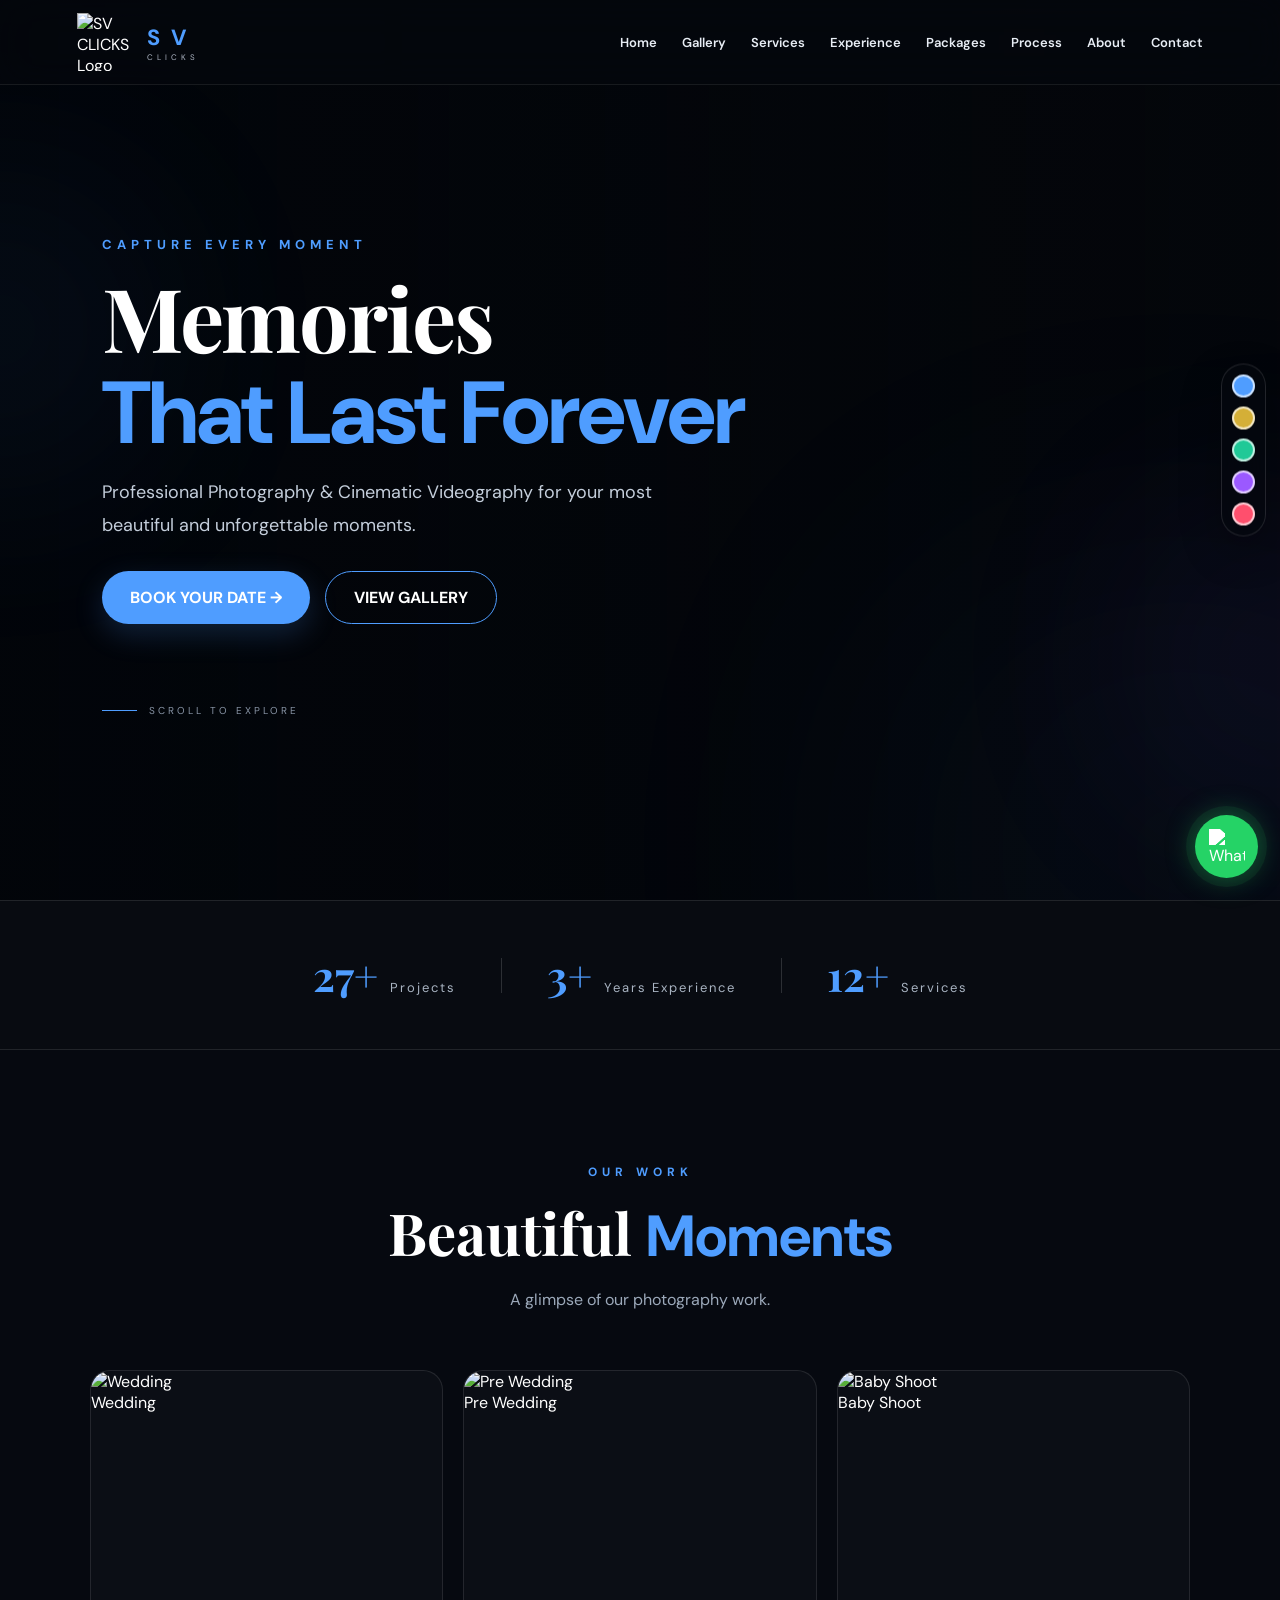
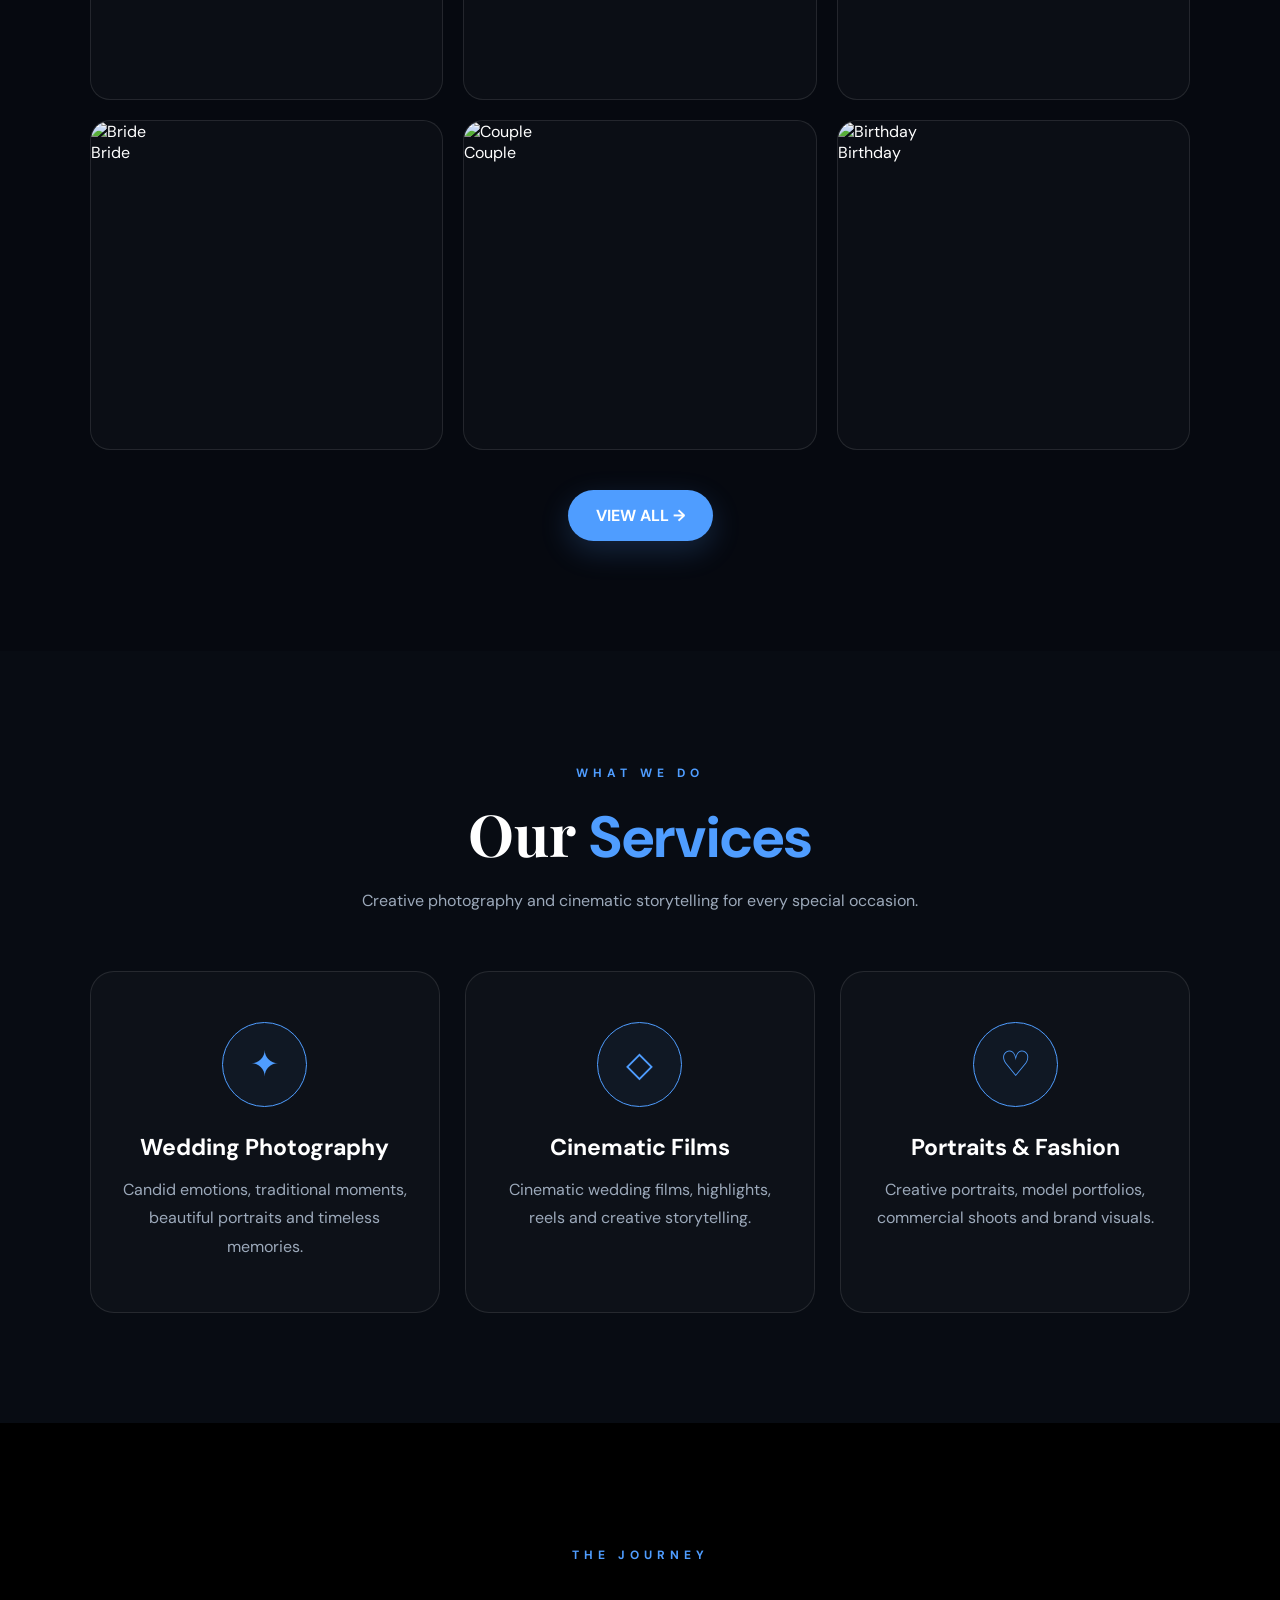
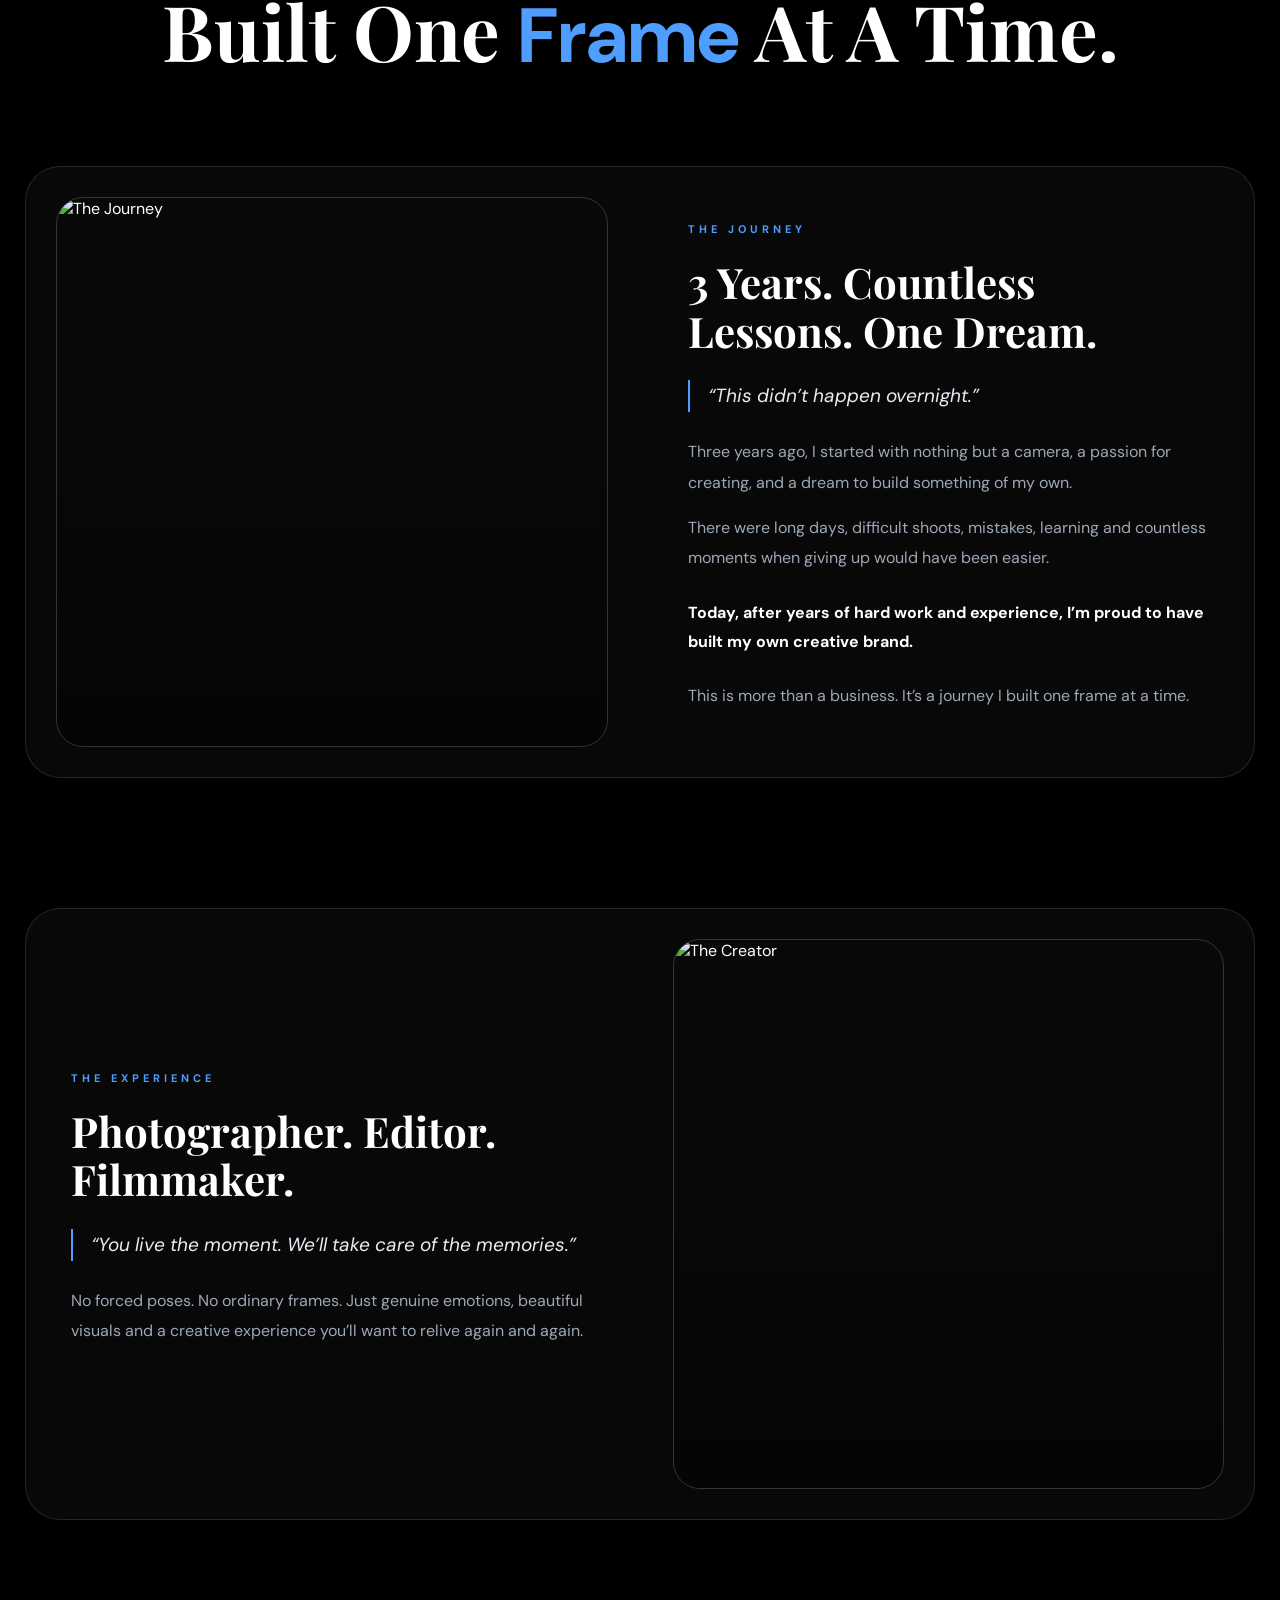
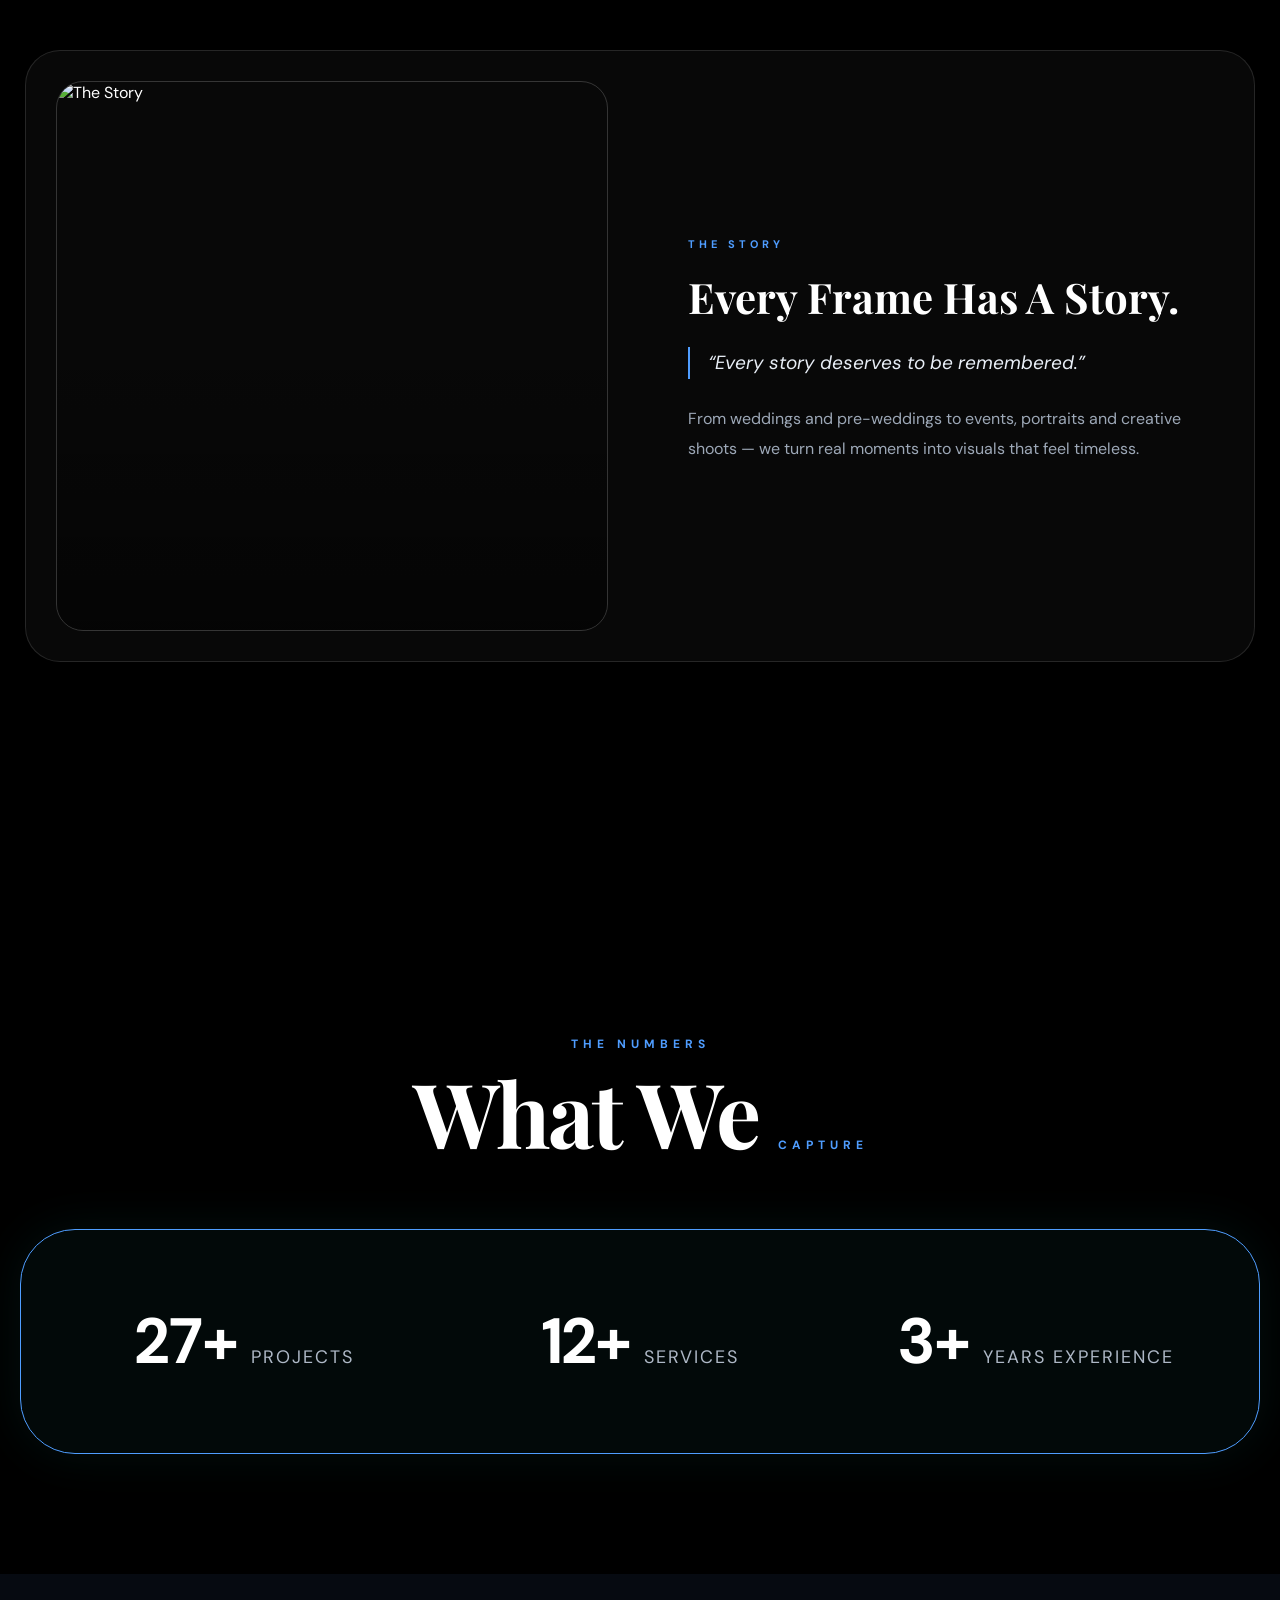
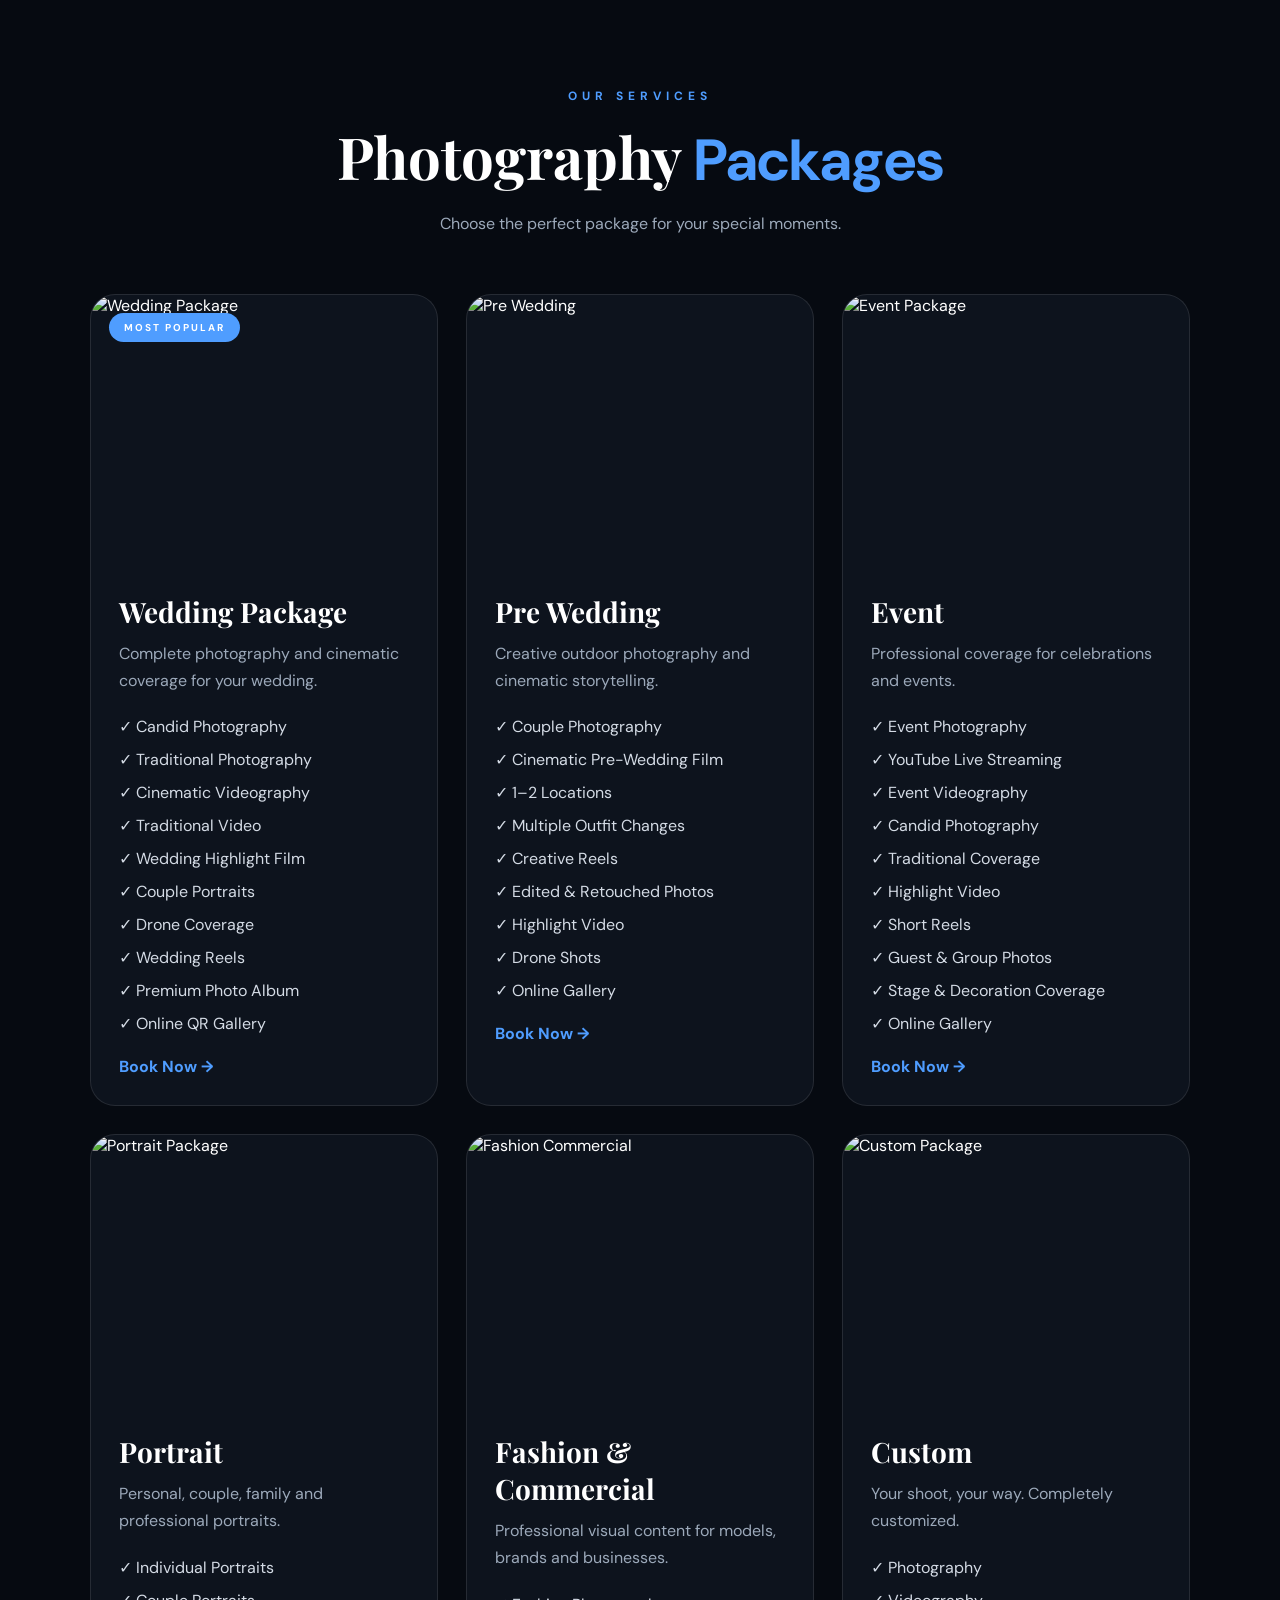
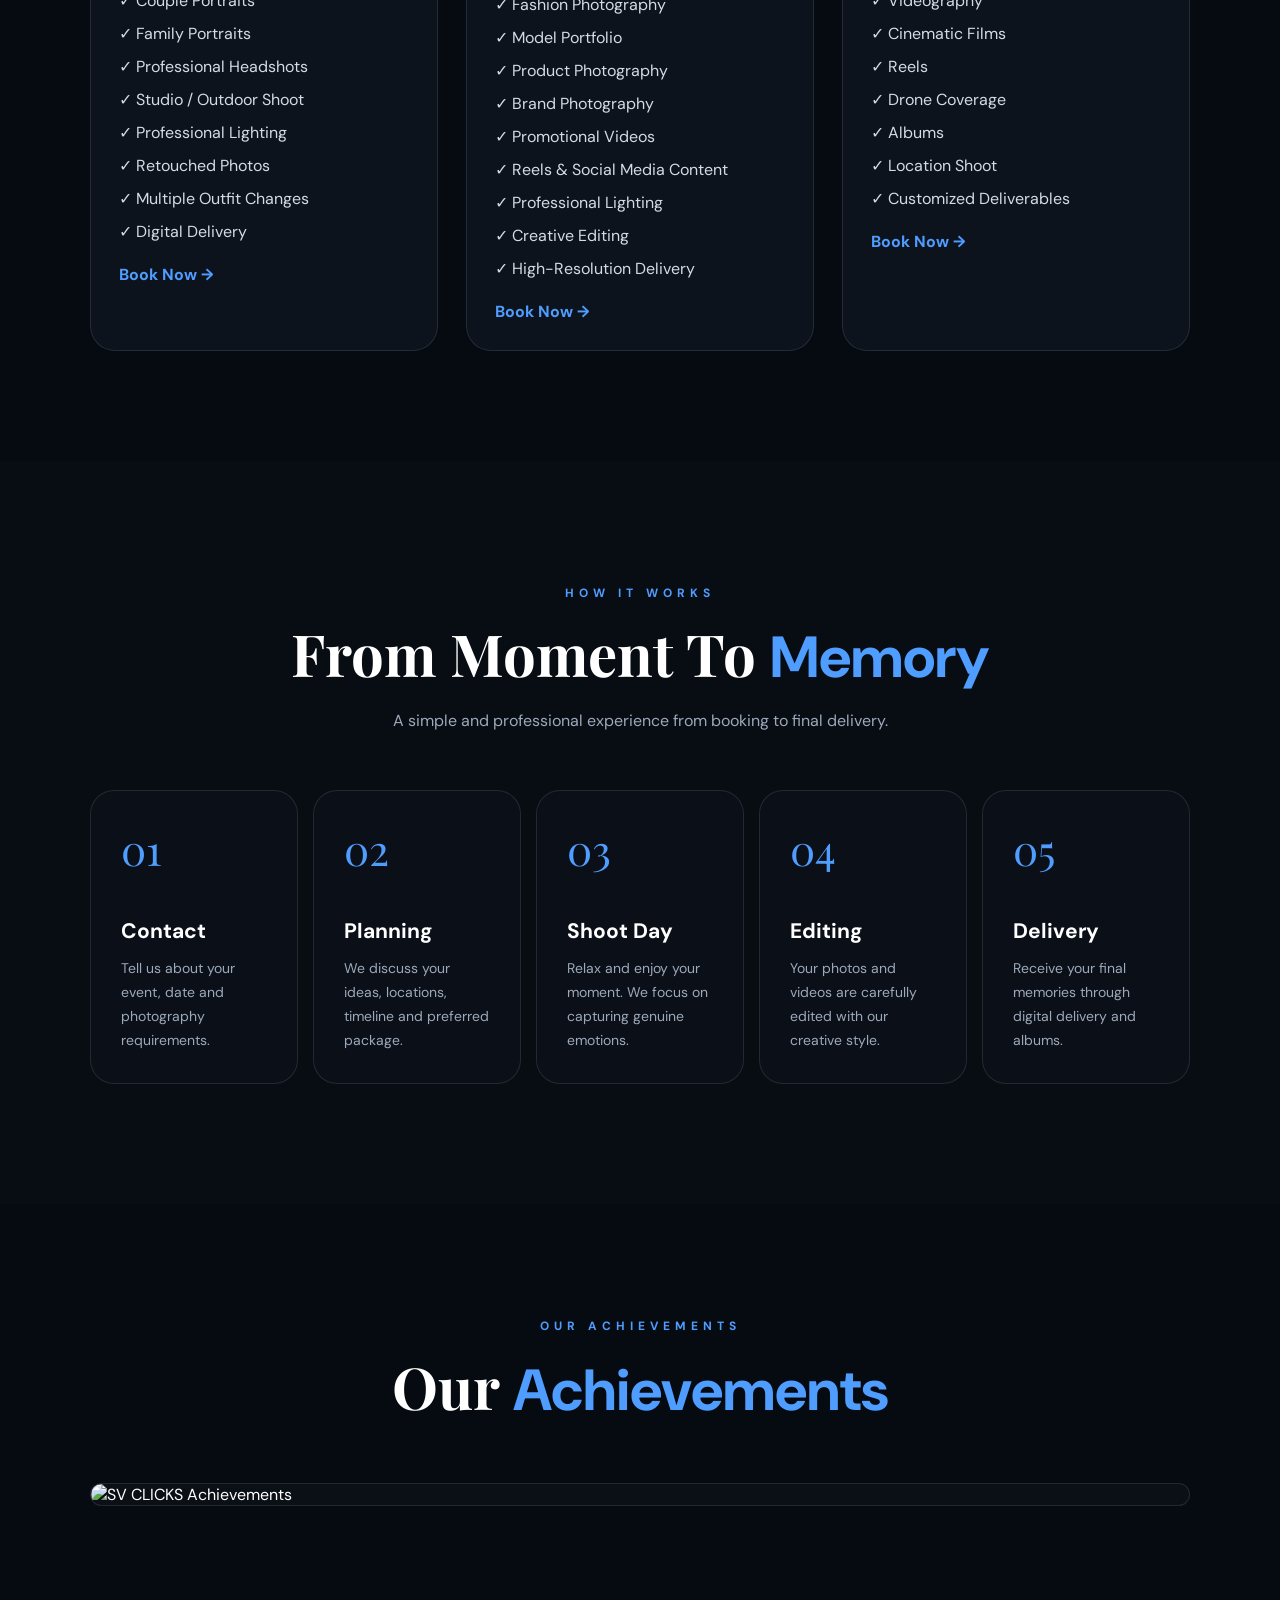
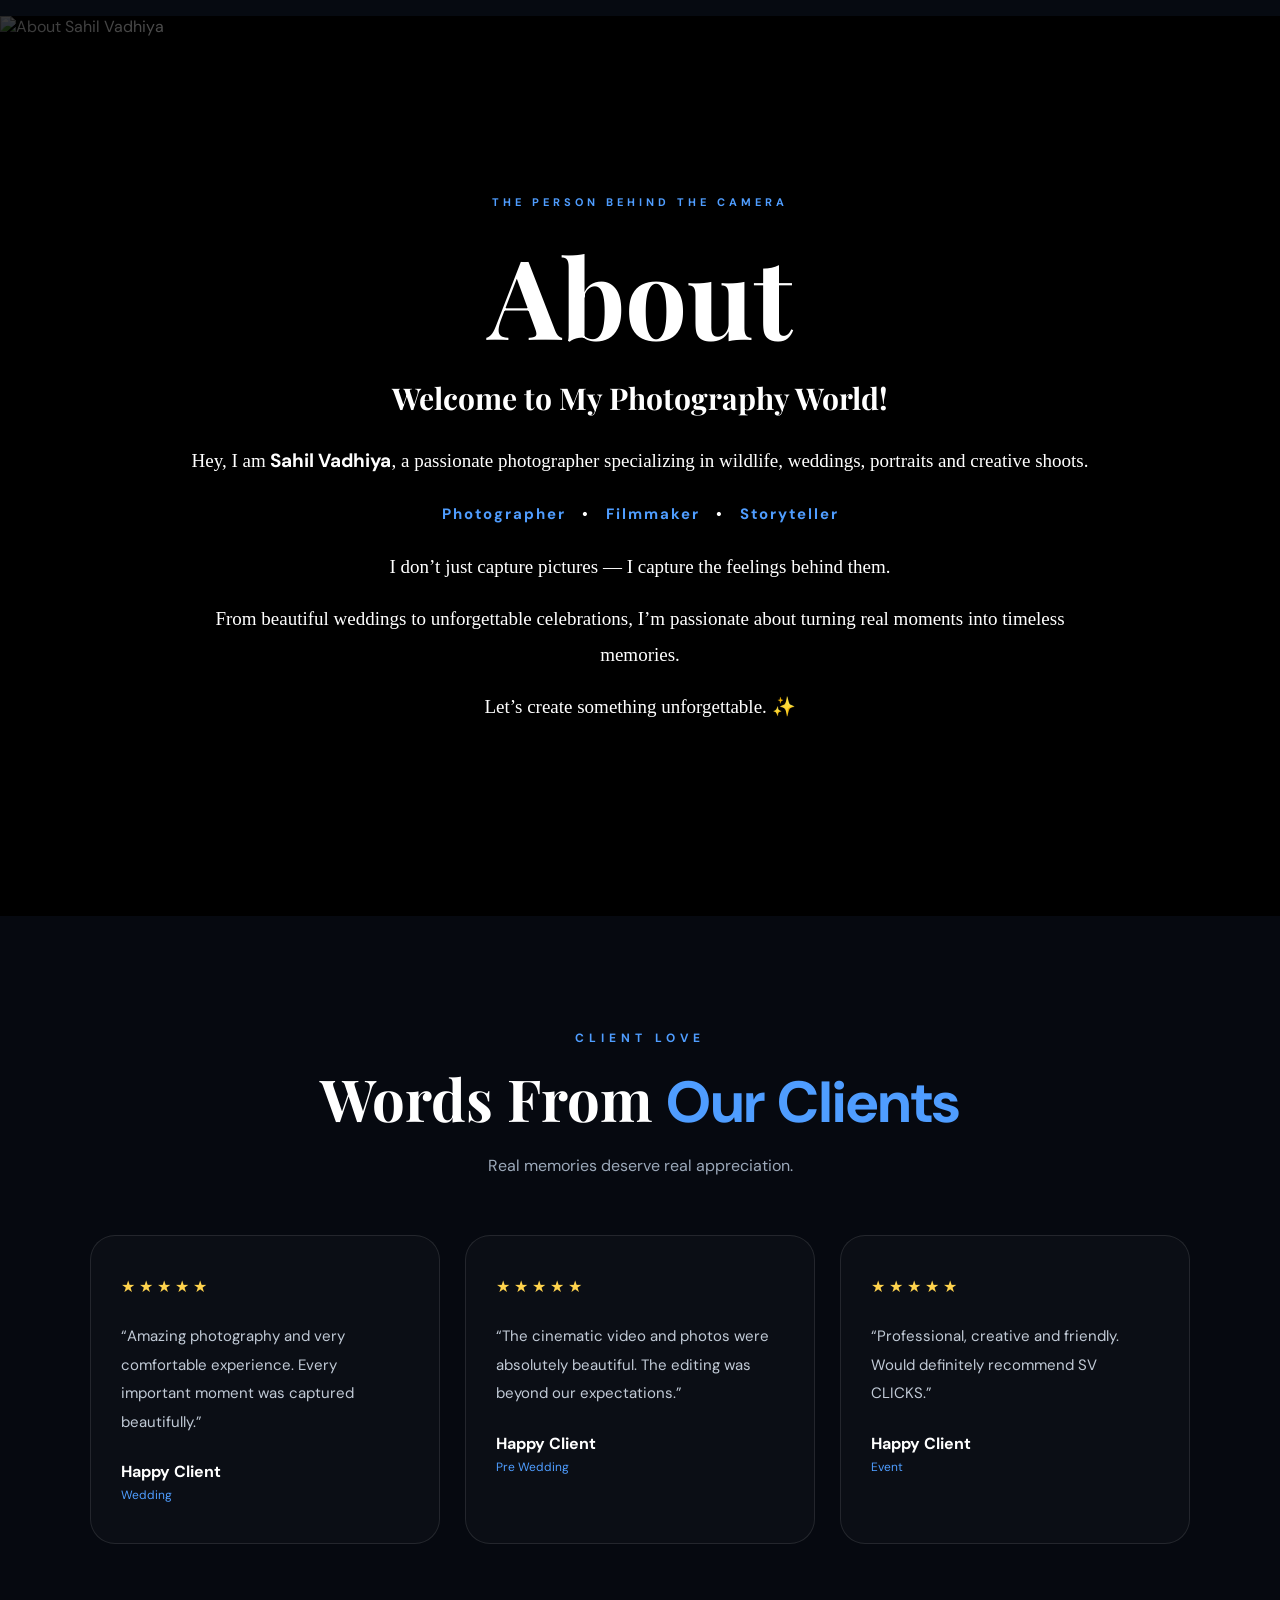
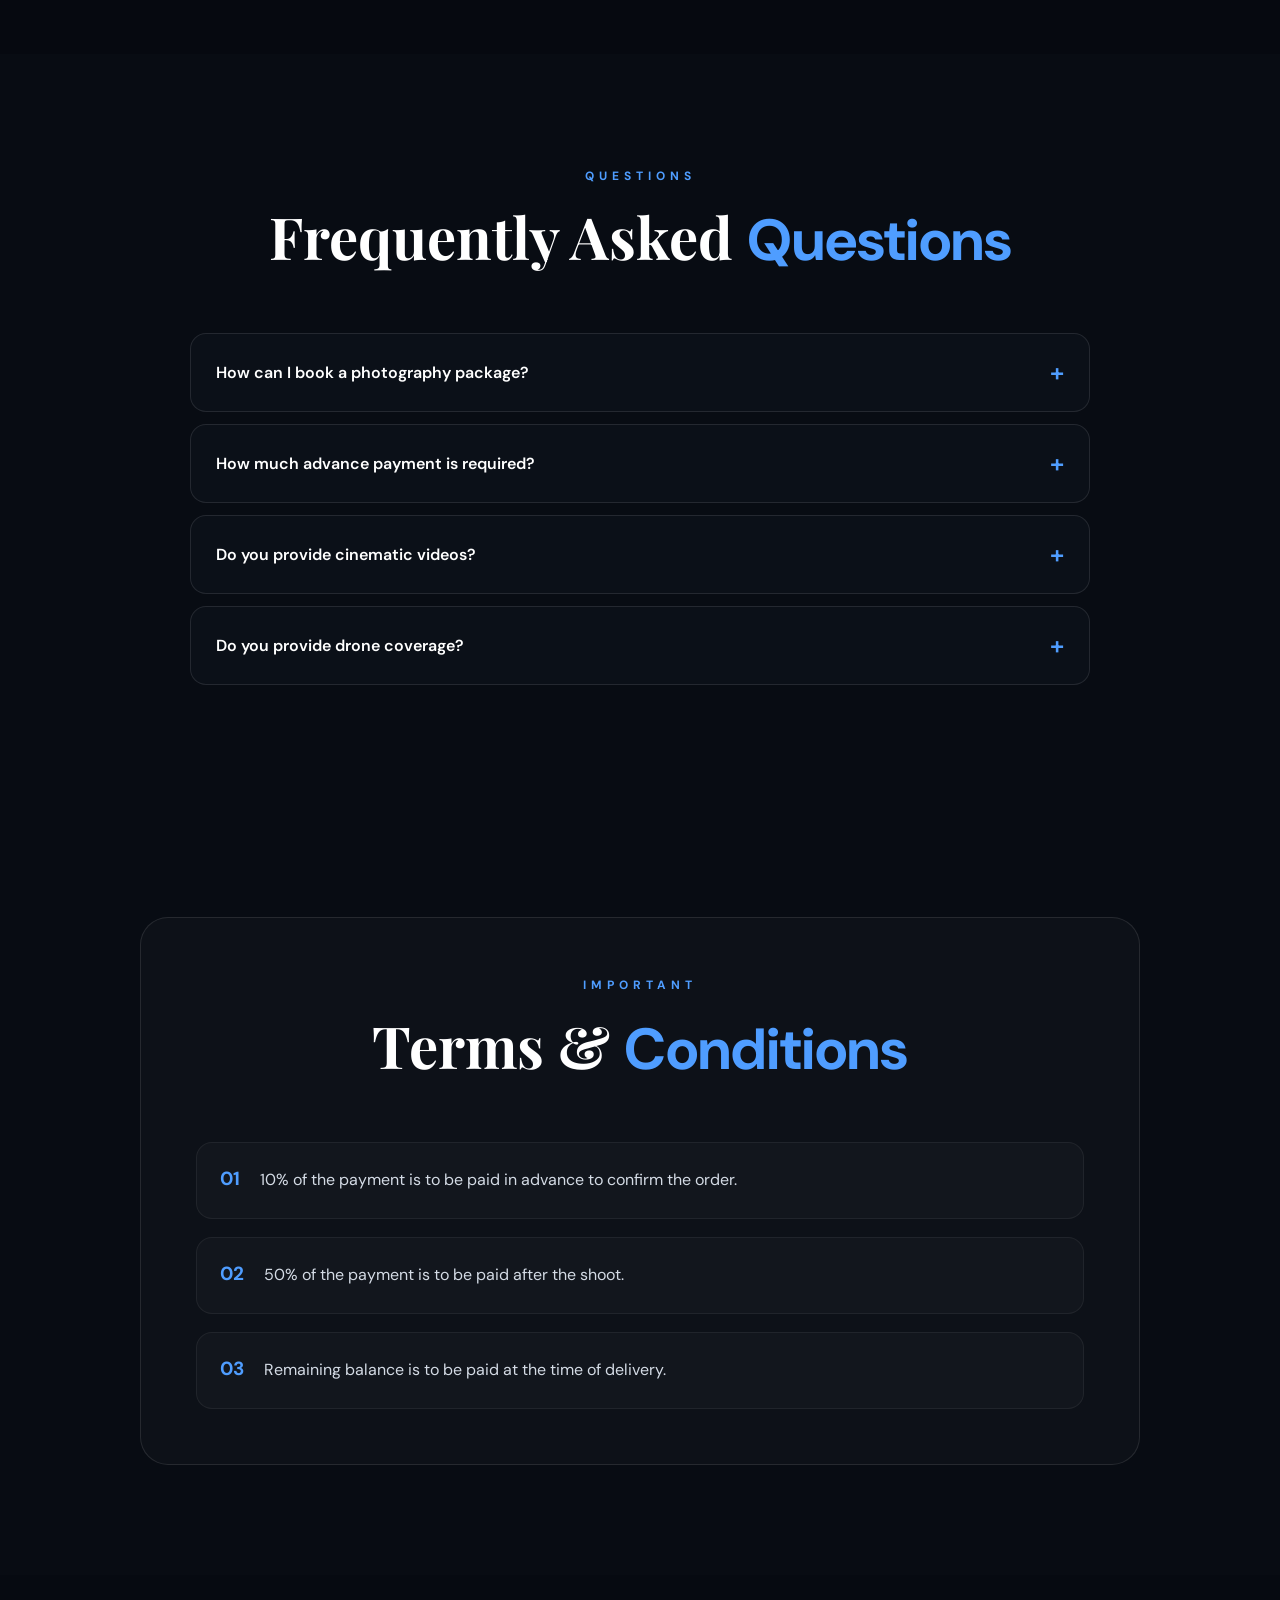
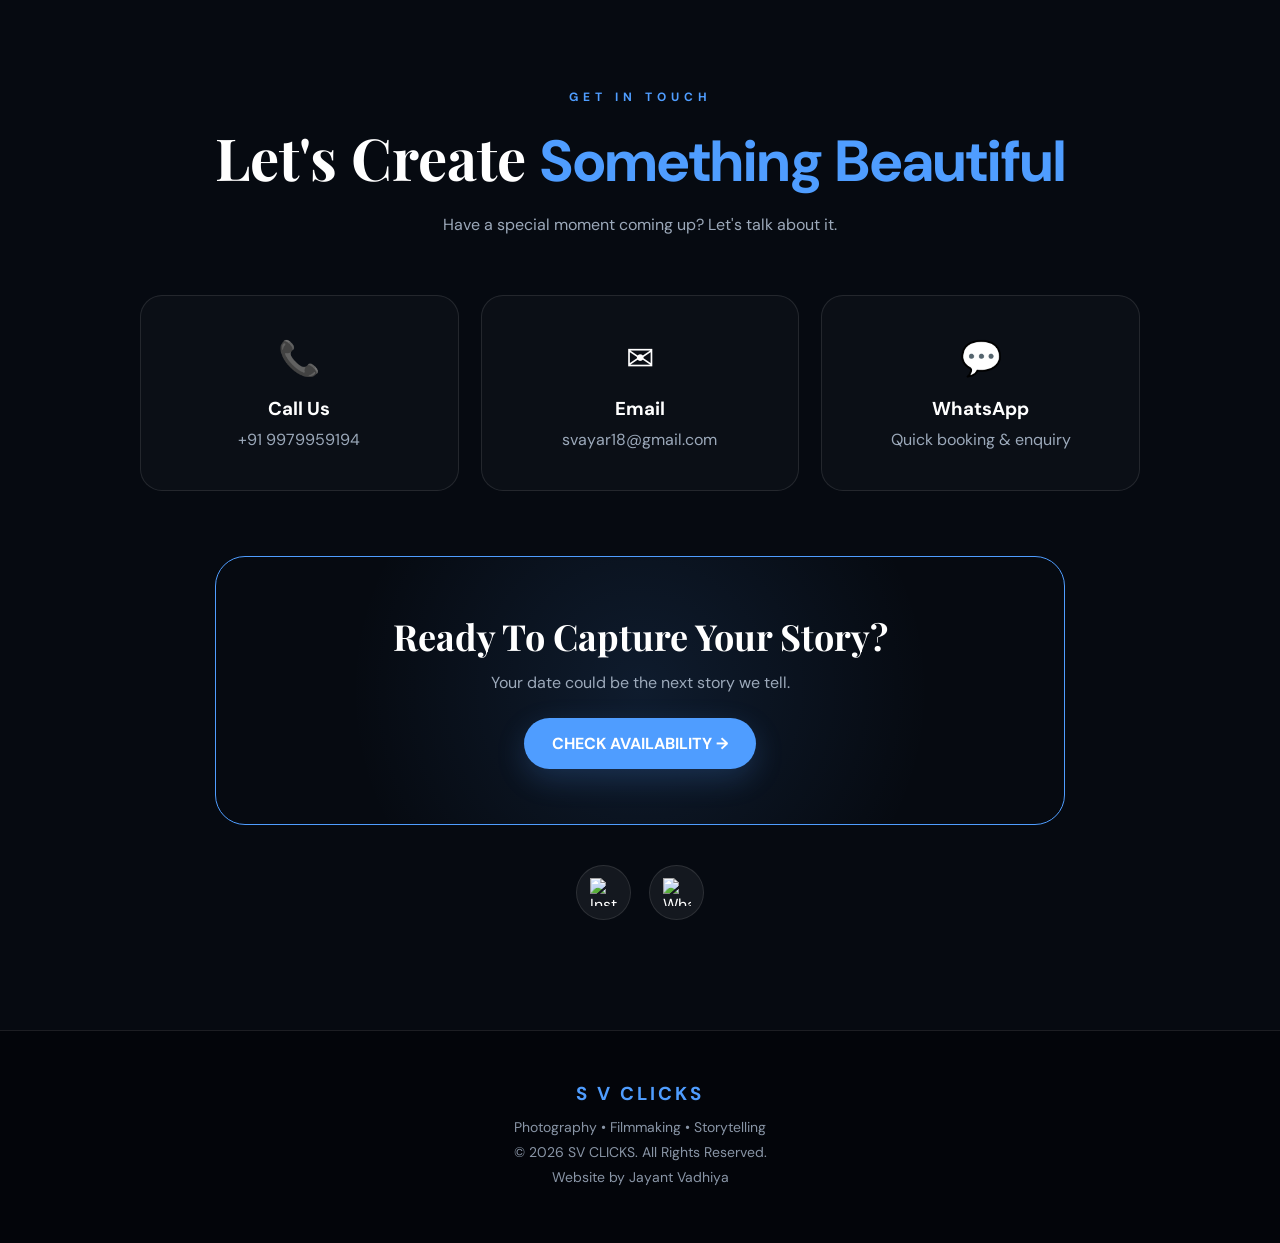
==== index.html @ 452fc878 "Add files via upload" ====
<!DOCTYPE html>
<html lang="en">
<head>
    <meta charset="UTF-8">
    <meta name="viewport" content="width=device-width, initial-scale=1.0">

    <title>SV CLICKS | Photography & Cinematic Videography</title>

    <meta name="description"
          content="SV CLICKS - Professional Wedding Photography, Pre-Wedding, Events, Portraits, Fashion and Cinematic Videography.">

    <meta name="keywords"
          content="SV CLICKS, photography, wedding photography, pre wedding photography, cinematic videography, Gujarat photographer">

    <link rel="stylesheet" href="style.css">

    <link rel="preconnect" href="https://fonts.googleapis.com">
    <link rel="preconnect" href="https://fonts.gstatic.com" crossorigin>

    <link href="https://fonts.googleapis.com/css2?family=DM+Sans:wght@400;500;600;700&family=Playfair+Display:wght@500;600;700&display=swap" rel="stylesheet">
</head>

<body>

<div class="scroll-progress" id="scrollProgress"></div>

<div class="ambient ambient-one"></div>
<div class="ambient ambient-two"></div>

<!-- =========================
     THEME SWITCHER
========================= -->

<div class="theme-switcher">

    <button class="color blue"
            onclick="changeTheme('blue')"
            aria-label="Blue theme"></button>

    <button class="color gold"
            onclick="changeTheme('gold')"
            aria-label="Gold theme"></button>

    <button class="color green"
            onclick="changeTheme('green')"
            aria-label="Green theme"></button>

    <button class="color purple"
            onclick="changeTheme('purple')"
            aria-label="Purple theme"></button>

    <button class="color red"
            onclick="changeTheme('red')"
            aria-label="Red theme"></button>

</div>


<!-- =========================
     HEADER
========================= -->

<header>

    <a href="#home" class="logo">

        <img src="s\l.png"
             alt="SV CLICKS Logo">

        <div>
            <strong>S V</strong>
            <small>CLICKS</small>
        </div>

    </a>

    <button class="menu-button"
            id="menuButton"
            onclick="toggleMenu()"
            aria-label="Open menu">

        <span></span>
        <span></span>
        <span></span>

    </button>

    <nav id="navigation">

        <a href="#home">Home</a>
        <a href="#gallery">Gallery</a>
        <a href="#services">Services</a>
        <a href="#experience">Experience</a>
        <a href="#packages">Packages</a>
        <a href="#process">Process</a>
        <a href="#about">About</a>
        <a href="#contact">Contact</a>

    </nav>

</header>


<!-- =========================
     HERO
========================= -->

<section class="hero" id="home">

    <img src="s\b.JPG"
         class="hero-image"
         alt="SV CLICKS Photography">

    <div class="hero-overlay"></div>

    <div class="hero-glow"></div>

    <div class="hero-content">

        <span class="hero-small hero-reveal">
            CAPTURE EVERY MOMENT
        </span>

        <h1 class="hero-title">
            Memories
            <br>
            <span>That Last Forever</span>
        </h1>

        <p class="hero-description">
            Professional Photography & Cinematic
            Videography for your most beautiful
            and unforgettable moments.
        </p>

        <div class="hero-buttons">

            <a href="book.html"
               class="main-button magnetic">
                BOOK YOUR DATE →
            </a>

            <a href="#gallery"
               class="outline-button magnetic">
                VIEW GALLERY
            </a>

        </div>

        <div class="hero-scroll">
            <span></span>
            SCROLL TO EXPLORE
        </div>

    </div>

</section>


<!-- =========================
     INTRO STRIP
========================= -->

<section class="intro-strip">

    <div class="intro-item">
        <strong>27+</strong>
        <span>Projects</span>
    </div>

    <div class="intro-line"></div>

    <div class="intro-item">
        <strong>3+</strong>
        <span>Years Experience</span>
    </div>

    <div class="intro-line"></div>

    <div class="intro-item">
        <strong>12+</strong>
        <span>Services</span>
    </div>

</section>

 

<!-- =========================
     GALLERY
========================= -->

<section class="section gallery-section"
         id="gallery">

    <div class="section-heading">

        <span>OUR WORK</span>

        <h2>
            Beautiful <b>Moments</b>
        </h2>

        <p>
            A glimpse of our photography work.
        </p>

    </div>


    <div class="gallery-grid">


        <div class="gallery-card">

            <img src="c\09.JPG"
                 alt="Wedding">

            <div class="image-title">
                Wedding
            </div>

        </div>


        <div class="gallery-card">

            <img src="g\01.JPG"
                 alt="Pre Wedding">

            <div class="image-title">
                Pre Wedding
            </div>

        </div>


        <div class="gallery-card">

            <img src="b\02.JPG"
                 alt="Baby Shoot">

            <div class="image-title">
                Baby Shoot
            </div>

        </div>


        <div class="gallery-card">

            <img src="w\02.JPG"
                 alt="Bride">

            <div class="image-title">
                Bride
            </div>

        </div>


        <div class="gallery-card">

            <img src="w\11.JPG"
                 alt="Couple">

            <div class="image-title">
                Couple
            </div>

        </div>


        <div class="gallery-card">

            <img src="b\01.JPG"
                 alt="Birthday">

            <div class="image-title">
                Birthday
            </div>

        </div>

    </div>


    <div class="center">

        <a href="view.html" class="main-button">
            VIEW ALL →
        </a>

    </div>

</section>

<!-- =========================
     SERVICES
========================= -->

<section class="section services-section" id="services">

    <div class="section-heading reveal">

        <span>WHAT WE DO</span>

        <h2>
            Our <b>Services</b>
        </h2>

        <p>
            Creative photography and cinematic storytelling
            for every special occasion.
        </p>

    </div>


    <div class="three-grid">

        <div class="info-card reveal">

            <div class="icon-circle">✦</div>

            <h3>Wedding Photography</h3>

            <p>
                Candid emotions, traditional moments,
                beautiful portraits and timeless memories.
            </p>

        </div>


        <div class="info-card reveal">

            <div class="icon-circle">◇</div>

            <h3>Cinematic Films</h3>

            <p>
                Cinematic wedding films, highlights,
                reels and creative storytelling.
            </p>

        </div>


        <div class="info-card reveal">

            <div class="icon-circle">♡</div>

            <h3>Portraits & Fashion</h3>

            <p>
                Creative portraits, model portfolios,
                commercial shoots and brand visuals.
            </p>

        </div>

    </div>

</section>


<!-- =========================
     EXPERIENCE
========================= -->

<section class="experience-section" id="experience">

    <div class="experience-heading reveal">

        <span>THE JOURNEY</span>

        <h2>
            Built One <em>Frame</em>
            At A Time.
        </h2>

    </div>


    <div class="experience-box reveal-left">

        <div class="experience-image">

            <img src="s\04.jpeg"
                 alt="The Journey">

        </div>

        <div class="experience-content">

            <span class="experience-tag">
                THE JOURNEY
            </span>

            <h2>
                3 Years. Countless Lessons.
                One Dream.
            </h2>

            <div class="experience-quote">
                “This didn’t happen overnight.”
            </div>

            <p>
                Three years ago, I started with nothing
                but a camera, a passion for creating,
                and a dream to build something of my own.
            </p>

            <p>
                There were long days, difficult shoots,
                mistakes, learning and countless moments
                when giving up would have been easier.
            </p>

            <strong class="experience-highlight">
                Today, after years of hard work and experience,
                I’m proud to have built my own creative brand.
            </strong>

            <p>
                This is more than a business.
                It’s a journey I built one frame at a time.
            </p>

        </div>

    </div>


    <div class="experience-box reverse reveal-right">

        <div class="experience-image">

            <img src="s\08.jpeg"
                 alt="The Creator">

        </div>

        <div class="experience-content">

            <span class="experience-tag">
                THE EXPERIENCE
            </span>

            <h2>
                Photographer.
                Editor.
                Filmmaker.
            </h2>

            <div class="experience-quote">
                “You live the moment.
                We’ll take care of the memories.”
            </div>

            <p>
                No forced poses. No ordinary frames.
                Just genuine emotions, beautiful visuals
                and a creative experience you’ll want to
                relive again and again.
            </p>

        </div>

    </div>


    <div class="experience-box reveal-left">

        <div class="experience-image">

            <img src="s\03.jpeg"
                 alt="The Story">

        </div>

        <div class="experience-content">

            <span class="experience-tag">
                THE STORY
            </span>

            <h2>
                Every Frame Has A Story.
            </h2>

            <div class="experience-quote">
                “Every story deserves to be remembered.”
            </div>

            <p>
                From weddings and pre-weddings to events,
                portraits and creative shoots — we turn
                real moments into visuals that feel timeless.
            </p>

        </div>

    </div>

</section>


<!-- =========================
     STATS
========================= -->

<section class="learn-section">

    <div class="learn-heading reveal">

        <span>THE NUMBERS</span>

        <h2>
            What We <span>CAPTURE</span>
        </h2>

    </div>


    <div class="stats-box reveal">

        <div class="stat-item">

            <div class="stat-number">
                <span class="counter" data-target="27">0</span>+
            </div>

            <div class="stat-label">
                PROJECTS
            </div>

        </div>


        <div class="stat-item">

            <div class="stat-number">
                <span class="counter" data-target="12">0</span>+
            </div>

            <div class="stat-label">
                SERVICES
            </div>

        </div>


        <div class="stat-item">

            <div class="stat-number">
                <span class="counter" data-target="3">0</span>+
            </div>

            <div class="stat-label">
                YEARS EXPERIENCE
            </div>

        </div>

    </div>

</section>


<!-- =========================
     PACKAGES
========================= -->

<section class="section packages-section"
         id="packages">

    <div class="section-heading reveal">

        <span>OUR SERVICES</span>

        <h2>
            Photography <b>Packages</b>
        </h2>

        <p>
            Choose the perfect package for your
            special moments.
        </p>

    </div>


    <div class="package-grid">


        <div class="package-card reveal">

            <div class="package-image">

                <img src="s\p2.JPG"
                     alt="Wedding Package">

                <span class="popular">
                    MOST POPULAR
                </span>

            </div>

            <div class="package-content">

                <h3>Wedding Package</h3>

                <p>
                    Complete photography and cinematic
                    coverage for your wedding.
                </p>

                <ul>
                    <li>✓ Candid Photography</li>
                    <li>✓ Traditional Photography</li>
                    <li>✓ Cinematic Videography</li>
                    <li>✓ Traditional Video</li>
                    <li>✓ Wedding Highlight Film</li>
                    <li>✓ Couple Portraits</li>
                    <li>✓ Drone Coverage</li>
                    <li>✓ Wedding Reels</li>
                    <li>✓ Premium Photo Album</li>
                    <li>✓ Online QR Gallery</li>
                </ul>

                <a href="book.html"
                   class="package-button">
                    Book Now →
                </a>

            </div>

        </div>


        <div class="package-card reveal">

            <div class="package-image">

                <img src="s\p3.JPG"
                     alt="Pre Wedding">

            </div>

            <div class="package-content">

                <h3>Pre Wedding</h3>

                <p>
                    Creative outdoor photography and
                    cinematic storytelling.
                </p>

                <ul>
                    <li>✓ Couple Photography</li>
                    <li>✓ Cinematic Pre-Wedding Film</li>
                    <li>✓ 1–2 Locations</li>
                    <li>✓ Multiple Outfit Changes</li>
                    <li>✓ Creative Reels</li>
                    <li>✓ Edited & Retouched Photos</li>
                    <li>✓ Highlight Video</li>
                    <li>✓ Drone Shots</li>
                    <li>✓ Online Gallery</li>
                </ul>

                <a href="book.html"
                   class="package-button">
                    Book Now →
                </a>

            </div>

        </div>


        <div class="package-card reveal">

            <div class="package-image">

                <img src="s\p1.JPG"
                     alt="Event Package">

            </div>

            <div class="package-content">

                <h3>Event</h3>

                <p>
                    Professional coverage for
                    celebrations and events.
                </p>

                <ul>
                    <li>✓ Event Photography</li>
                    <li>✓ YouTube Live Streaming</li>
                    <li>✓ Event Videography</li>
                    <li>✓ Candid Photography</li>
                    <li>✓ Traditional Coverage</li>
                    <li>✓ Highlight Video</li>
                    <li>✓ Short Reels</li>
                    <li>✓ Guest & Group Photos</li>
                    <li>✓ Stage & Decoration Coverage</li>
                    <li>✓ Online Gallery</li>
                </ul>

                <a href="book.html"
                   class="package-button">
                    Book Now →
                </a>

            </div>

        </div>


        <div class="package-card reveal">

            <div class="package-image">

                <img src="s\IMG_7280.JPG.jpeg"
                     alt="Portrait Package">

            </div>

            <div class="package-content">

                <h3>Portrait</h3>

                <p>
                    Personal, couple, family and
                    professional portraits.
                </p>

                <ul>
                    <li>✓ Individual Portraits</li>
                    <li>✓ Couple Portraits</li>
                    <li>✓ Family Portraits</li>
                    <li>✓ Professional Headshots</li>
                    <li>✓ Studio / Outdoor Shoot</li>
                    <li>✓ Professional Lighting</li>
                    <li>✓ Retouched Photos</li>
                    <li>✓ Multiple Outfit Changes</li>
                    <li>✓ Digital Delivery</li>
                </ul>

                <a href="book.html"
                   class="package-button">
                    Book Now →
                </a>

            </div>

        </div>


        <div class="package-card reveal">

            <div class="package-image">

                <img src="s\IMG_7281.JPG.jpeg"
                     alt="Fashion Commercial">

            </div>

            <div class="package-content">

                <h3>Fashion & Commercial</h3>

                <p>
                    Professional visual content for
                    models, brands and businesses.
                </p>

                <ul>
                    <li>✓ Fashion Photography</li>
                    <li>✓ Model Portfolio</li>
                    <li>✓ Product Photography</li>
                    <li>✓ Brand Photography</li>
                    <li>✓ Promotional Videos</li>
                    <li>✓ Reels & Social Media Content</li>
                    <li>✓ Professional Lighting</li>
                    <li>✓ Creative Editing</li>
                    <li>✓ High-Resolution Delivery</li>
                </ul>

                <a href="book.html"
                   class="package-button">
                    Book Now →
                </a>

            </div>

        </div>


        <div class="package-card reveal">

            <div class="package-image">

                <img src="s\IMG_7283.JPG.jpeg"
                     alt="Custom Package">

            </div>

            <div class="package-content">

                <h3>Custom</h3>

                <p>
                    Your shoot, your way.
                    Completely customized.
                </p>

                <ul>
                    <li>✓ Photography</li>
                    <li>✓ Videography</li>
                    <li>✓ Cinematic Films</li>
                    <li>✓ Reels</li>
                    <li>✓ Drone Coverage</li>
                    <li>✓ Albums</li>
                    <li>✓ Location Shoot</li>
                    <li>✓ Customized Deliverables</li>
                </ul>

                <a href="book.html"
                   class="package-button">
                    Book Now →
                </a>

            </div>

        </div>

    </div>

</section>


<!-- =========================
     PROCESS
========================= -->

<section class="process-section" id="process">

    <div class="section-heading reveal">

        <span>HOW IT WORKS</span>

        <h2>
            From Moment To <b>Memory</b>
        </h2>

        <p>
            A simple and professional experience
            from booking to final delivery.
        </p>

    </div>


    <div class="process-grid">

        <div class="process-card reveal">

            <span>01</span>

            <h3>Contact</h3>

            <p>
                Tell us about your event,
                date and photography requirements.
            </p>

        </div>


        <div class="process-card reveal">

            <span>02</span>

            <h3>Planning</h3>

            <p>
                We discuss your ideas, locations,
                timeline and preferred package.
            </p>

        </div>


        <div class="process-card reveal">

            <span>03</span>

            <h3>Shoot Day</h3>

            <p>
                Relax and enjoy your moment.
                We focus on capturing genuine emotions.
            </p>

        </div>


        <div class="process-card reveal">

            <span>04</span>

            <h3>Editing</h3>

            <p>
                Your photos and videos are carefully
                edited with our creative style.
            </p>

        </div>


        <div class="process-card reveal">

            <span>05</span>

            <h3>Delivery</h3>

            <p>
                Receive your final memories
                through digital delivery and albums.
            </p>

        </div>

    </div>

</section>


<!-- =========================
     ACHIEVEMENTS
========================= -->

<section class="section achievement-section"
         id="achievements">

    <div class="section-heading reveal">

        <span>OUR ACHIEVEMENTS</span>

        <h2>
            Our <b>Achievements</b>
        </h2>

    </div>


    <div class="achievement-card reveal-scale">

        <img src= "s\ach.jpeg"
             alt="SV CLICKS Achievements">

    </div>

</section>


<!-- =========================
     ABOUT
========================= -->

<section class="about-fixed" id="about">

    <div class="about-photo">

        <img src="s\f1.jpeg"
             alt="About Sahil Vadhiya">

    </div>

    <div class="about-overlay"></div>

    <div class="about-content reveal">

        <span class="about-tag">
            THE PERSON BEHIND THE CAMERA
        </span>

        <h1>About</h1>

        <h3>
            Welcome to My Photography World!
        </h3>

        <p>
            Hey, I am
            <strong>Sahil Vadhiya</strong>,
            a passionate photographer specializing
            in wildlife, weddings, portraits
            and creative shoots.
        </p>

        <div class="about-role">
            Photographer
            <span>•</span>
            Filmmaker
            <span>•</span>
            Storyteller
        </div>

        <p>
            I don’t just capture pictures —
            I capture the feelings behind them.
        </p>

        <p>
            From beautiful weddings to unforgettable
            celebrations, I’m passionate about turning
            real moments into timeless memories.
        </p>

        <p>
            Let’s create something unforgettable. ✨
        </p>

    </div>

</section>


<!-- =========================
     TESTIMONIALS
========================= -->

<section class="section testimonials-section">

    <div class="section-heading reveal">

        <span>CLIENT LOVE</span>

        <h2>
            Words From <b>Our Clients</b>
        </h2>

        <p>
            Real memories deserve real appreciation.
        </p>

    </div>


    <div class="testimonial-grid">

        <div class="testimonial-card reveal">

            <div class="stars">
                ★★★★★
            </div>

            <p>
                “Amazing photography and very comfortable
                experience. Every important moment was
                captured beautifully.”
            </p>

            <strong>
                Happy Client
            </strong>

            <span>
                Wedding
            </span>

        </div>


        <div class="testimonial-card reveal">

            <div class="stars">
                ★★★★★
            </div>

            <p>
                “The cinematic video and photos were
                absolutely beautiful. The editing was
                beyond our expectations.”
            </p>

            <strong>
                Happy Client
            </strong>

            <span>
                Pre Wedding
            </span>

        </div>


        <div class="testimonial-card reveal">

            <div class="stars">
                ★★★★★
            </div>

            <p>
                “Professional, creative and friendly.
                Would definitely recommend SV CLICKS.”
            </p>

            <strong>
                Happy Client
            </strong>

            <span>
                Event
            </span>

        </div>

    </div>

</section>


<!-- =========================
     FAQ
========================= -->

<section class="section faq-section">

    <div class="section-heading reveal">

        <span>QUESTIONS</span>

        <h2>
            Frequently Asked <b>Questions</b>
        </h2>

    </div>


    <div class="faq-container">

        <div class="faq-item reveal">

            <button class="faq-question">
                How can I book a photography package?
                <span>+</span>
            </button>

            <div class="faq-answer">
                <p>
                    Click the Book Now button and fill in
                    your event details. You can then send
                    the booking inquiry directly through WhatsApp.
                </p>
            </div>

        </div>


        <div class="faq-item reveal">

            <button class="faq-question">
                How much advance payment is required?
                <span>+</span>
            </button>

            <div class="faq-answer">
                <p>
                    Please refer to the Terms & Conditions
                    section or contact us for the latest
                    booking details.
                </p>
            </div>

        </div>


        <div class="faq-item reveal">

            <button class="faq-question">
                Do you provide cinematic videos?
                <span>+</span>
            </button>

            <div class="faq-answer">
                <p>
                    Yes. Cinematic videography, highlight
                    films and reels are available depending
                    on the selected package.
                </p>
            </div>

        </div>


        <div class="faq-item reveal">

            <button class="faq-question">
                Do you provide drone coverage?
                <span>+</span>
            </button>

            <div class="faq-answer">
                <p>
                    Drone coverage can be included in
                    selected packages. Please confirm
                    availability during booking.
                </p>
            </div>

        </div>

    </div>

</section>


<!-- =========================
     TERMS
========================= -->

<section class="section terms-section"
         id="terms">

    <div class="terms-box reveal">

        <div class="section-heading">

            <span>IMPORTANT</span>

            <h2>
                Terms & <b>Conditions</b>
            </h2>

        </div>


        <div class="terms-list">

            <div class="term-row">

                <span>01</span>

                <p>
                    10% of the payment is to be paid
                    in advance to confirm the order.
                </p>

            </div>


            <div class="term-row">

                <span>02</span>

                <p>
                    50% of the payment is to be paid
                    after the shoot.
                </p>

            </div>


            <div class="term-row">

                <span>03</span>

                <p>
                    Remaining balance is to be paid
                    at the time of delivery.
                </p>

            </div>

        </div>

    </div>

</section>


<!-- =========================
     CONTACT
========================= -->

<section class="section contact-section"
         id="contact">

    <div class="section-heading reveal">

        <span>GET IN TOUCH</span>

        <h2>
            Let's Create <b>Something Beautiful</b>
        </h2>

        <p>
            Have a special moment coming up?
            Let's talk about it.
        </p>

    </div>


    <div class="contact-grid">

        <div class="contact-card reveal">

            <div class="contact-icon">
                📞
            </div>

            <h3>Call Us</h3>

            <p>
                +91 9979959194
            </p>

        </div>


        <div class="contact-card reveal">

            <div class="contact-icon">
                ✉
            </div>

            <h3>Email</h3>

            <p>
                svayar18@gmail.com
            </p>

        </div>


        <div class="contact-card reveal">

            <div class="contact-icon">
                💬
            </div>

            <h3>WhatsApp</h3>

            <p>
                Quick booking & enquiry
            </p>

        </div>

    </div>


    <div class="contact-cta reveal">

        <h3>
            Ready To Capture Your Story?
        </h3>

        <p>
            Your date could be the next story we tell.
        </p>

        <a href="book.html"
           class="main-button magnetic">
            CHECK AVAILABILITY →
        </a>

    </div>


    <div class="social">

        <a href="https://www.instagram.com/s_v_clicks_official?igsh=MXRrdHpza2Q2ZW8zeA%3D%3D&utm_source=qr"
           target="_blank"
           rel="noopener">

            <img src="https://cdn-icons-png.flaticon.com/512/2111/2111463.png"
                 alt="Instagram">

        </a>


        <a href="https://wa.me/919979959194?text=Hello%20SV%20CLICKS%2C%20I%20want%20to%20book%20a%20photography%20package."
           target="_blank"
           rel="noopener">

            <img src="https://cdn-icons-png.flaticon.com/512/733/733585.png"
                 alt="WhatsApp">

        </a>

    </div>

</section>


<!-- =========================
     FLOATING WHATSAPP
========================= -->

<a class="whatsapp"
   href="https://wa.me/919979959194?text=Hello%20SV%20CLICKS%2C%20I%20want%20to%20book%20a%20photography%20package."
   target="_blank"
   rel="noopener"
   aria-label="WhatsApp">

    <img src="https://cdn-icons-png.flaticon.com/512/733/733585.png"
         alt="WhatsApp">

</a>


<!-- =========================
     FOOTER
========================= -->

<footer>

    <h3>S V CLICKS</h3>

    <p>
        Photography • Filmmaking • Storytelling
    </p>

    <p>
        © 2026 SV CLICKS. All Rights Reserved.
    </p>

    <p>
        Website by Jayant Vadhiya
    </p>

</footer>


<!-- =========================
     LIGHTBOX
========================= -->

<div class="lightbox"
     id="lightbox">

    <button class="lightbox-close"
            onclick="closeLightbox()">
        ×
    </button>

    <button class="lightbox-prev"
            onclick="previousImage()">
        ‹
    </button>

    <img id="lightboxImage"
         src=""
         alt="Gallery preview">

    <button class="lightbox-next"
            onclick="nextImage()">
        ›
    </button>

</div>


<script src="script.js"></script>

</body>
</html>
---- style.css ----
:root{
    --main:#4F9DFF;
    --main-dark:#2474D8;
    --bg:#05070b;
    --bg2:#090d14;
    --card:#0d131d;
    --text:#ffffff;
    --muted:#9ca9ba;
    --border:rgba(255,255,255,.10);
    --gold:#D4AF37;
}

*{
    margin:0;
    padding:0;
    box-sizing:border-box;
    font-family:"DM Sans",sans-serif;
}

html{
    scroll-behavior:smooth;
    scroll-padding-top:90px;
}

body{
    background:var(--bg);
    color:var(--text);
    overflow-x:hidden;
}

body.lightbox-open{
    overflow:hidden;
}

a{
    text-decoration:none;
    color:inherit;
}

button{
    font-family:inherit;
}

img{
    max-width:100%;
}

::-webkit-scrollbar{
    width:7px;
}

::-webkit-scrollbar-track{
    background:#020307;
}

::-webkit-scrollbar-thumb{
    background:var(--main);
    border-radius:20px;
}


/* =========================
   SCROLL PROGRESS
========================= */

.scroll-progress{
    position:fixed;
    top:0;
    left:0;
    width:0%;
    height:3px;
    background:var(--main);
    box-shadow:0 0 15px var(--main);
    z-index:9999;
}


/* =========================
   AMBIENT LIGHT
========================= */

.ambient{
    position:fixed;
    width:300px;
    height:300px;
    border-radius:50%;
    filter:blur(120px);
    pointer-events:none;
    opacity:.08;
    z-index:-1;
}

.ambient-one{
    background:var(--main);
    top:20%;
    left:-150px;
}

.ambient-two{
    background:#8f4fff;
    bottom:10%;
    right:-150px;
}


/* =========================
   THEME
========================= */

.theme-switcher{
    position:fixed;
    right:14px;
    top:50%;
    transform:translateY(-50%);
    z-index:3000;

    display:flex;
    flex-direction:column;
    gap:9px;

    padding:10px;

    border:1px solid rgba(255,255,255,.12);
    border-radius:30px;

    background:rgba(5,8,14,.72);
    backdrop-filter:blur(18px);

    box-shadow:0 15px 40px rgba(0,0,0,.3);
}

.color{
    width:23px;
    height:23px;
    border-radius:50%;
    border:2px solid rgba(255,255,255,.7);
    cursor:pointer;
    transition:.3s;
}

.color:hover{
    transform:scale(1.3);
    box-shadow:0 0 15px currentColor;
}

.blue{background:#4F9DFF;}
.gold{background:#D4AF37;}
.green{background:#20C997;}
.purple{background:#9B59FF;}
.red{background:#FF4F6D;}


/* =========================
   HEADER
========================= */

header{
    position:fixed;
    top:0;
    left:0;
    width:100%;
    height:85px;

    padding:10px 6%;

    display:flex;
    align-items:center;
    justify-content:space-between;

    background:rgba(5,8,14,.70);
    backdrop-filter:blur(20px);

    border-bottom:1px solid rgba(255,255,255,.08);

    z-index:2000;

    transition:.4s;
}


/* =========================
   LOGO
   CIRCLE / BORDER / GLOW REMOVED
========================= */

.logo{
    display:flex;
    align-items:center;
    gap:12px;
}

.logo img{
    width:58px;
    height:auto;
    max-height:58px;

    object-fit:contain;

    border:none;
    border-radius:0;
    box-shadow:none;

    display:block;

    transition:.4s;
}

.logo:hover img{
    transform:scale(1.05);
    box-shadow:none;
}

.logo strong{
    display:block;
    color:var(--main);
    font-size:22px;
    letter-spacing:3px;
}

.logo small{
    display:block;
    color:#adb6c4;
    font-size:8px;
    letter-spacing:4px;
}


/* =========================
   NAVIGATION
========================= */

nav{
    display:flex;
    gap:25px;
}

nav a{
    position:relative;
    color:#e8edf5;
    font-size:13px;
    font-weight:600;
    transition:.3s;
}

nav a:hover{
    color:var(--main);
}

nav a::after{
    content:"";
    position:absolute;
    left:50%;
    bottom:-8px;

    width:0;
    height:2px;

    background:var(--main);

    transform:translateX(-50%);

    transition:.3s;
}

nav a:hover::after{
    width:100%;
}


/* =========================
   MOBILE MENU
========================= */

.menu-button{
    display:none;

    width:45px;
    height:45px;

    border:0;
    background:transparent;

    cursor:pointer;

    flex-direction:column;
    justify-content:center;
    align-items:center;

    gap:6px;
}

.menu-button span{
    width:29px;
    height:3px;
    border-radius:5px;
    background:white;

    transition:.4s;
}

.menu-button.active span:nth-child(1){
    transform:translateY(9px) rotate(45deg);
}

.menu-button.active span:nth-child(2){
    opacity:0;
}

.menu-button.active span:nth-child(3){
    transform:translateY(-9px) rotate(-45deg);
}


/* =========================
   HERO
========================= */

.hero{
    min-height:100vh;
    position:relative;

    display:flex;
    align-items:center;

    padding:130px 8% 80px;

    overflow:hidden;
}

.hero-image{
    position:absolute;
    inset:0;

    width:100%;
    height:100%;

    object-fit:cover;

    z-index:-3;

    animation:heroZoom 12s ease-out forwards;
}

.hero-overlay{
    position:absolute;
    inset:0;

    background:
        linear-gradient(
            90deg,
            rgba(2,5,10,.94),
            rgba(2,5,10,.62),
            rgba(2,5,10,.20)
        );

    z-index:-2;
}

.hero-glow{
    position:absolute;
    width:500px;
    height:500px;
    border-radius:50%;

    background:var(--main);

    filter:blur(180px);
    opacity:.08;

    right:-150px;
    bottom:-200px;
}

.hero-content{
    max-width:760px;
    animation:fadeUp 1s ease forwards;
}

.hero-small{
    color:var(--main);
    font-size:13px;
    font-weight:700;
    letter-spacing:5px;
}

.hero h1{
    font-family:"Playfair Display",serif;
    font-size:clamp(48px,7vw,88px);
    line-height:1.02;
    margin:18px 0;
    letter-spacing:-2px;
}

.hero h1 span{
    color:var(--main);
}

.hero-description{
    color:#c4cedb;
    font-size:18px;
    line-height:1.8;
    max-width:620px;
}

.hero-buttons{
    display:flex;
    gap:15px;
    margin-top:30px;
}

.main-button,
.outline-button{
    display:inline-flex;
    align-items:center;
    justify-content:center;

    padding:15px 28px;
    border-radius:40px;

    font-weight:700;
    transition:.35s;

    cursor:pointer;
}

.main-button{
    background:var(--main);
    color:#fff;

    box-shadow:
        0 10px 30px rgba(79,157,255,.20);
}

.main-button:hover{
    transform:translateY(-5px);

    box-shadow:
        0 15px 35px rgba(79,157,255,.35),
        0 0 30px var(--main);
}

.outline-button{
    border:1px solid var(--main);
}

.outline-button:hover{
    background:var(--main);
    transform:translateY(-5px);
}

.hero-scroll{
    margin-top:80px;

    display:flex;
    align-items:center;
    gap:12px;

    color:#8995a6;
    font-size:10px;
    letter-spacing:3px;
}

.hero-scroll span{
    width:35px;
    height:1px;
    background:var(--main);
}


/* =========================
   INTRO
========================= */

.intro-strip{
    min-height:150px;

    display:flex;
    align-items:center;
    justify-content:center;

    gap:45px;

    padding:40px 7%;

    background:#080b11;

    border-top:1px solid var(--border);
    border-bottom:1px solid var(--border);
}

.intro-item{
    display:flex;
    align-items:baseline;
    gap:12px;
}

.intro-item strong{
    color:var(--main);
    font-family:"Playfair Display",serif;
    font-size:42px;
}

.intro-item span{
    color:#a9b4c2;
    font-size:13px;
    letter-spacing:2px;
}

.intro-line{
    width:1px;
    height:35px;
    background:rgba(255,255,255,.15);
}


/* =========================
   SECTIONS
========================= */

.section{
    padding:110px 7%;
    position:relative;
}

.section-heading{
    text-align:center;
    margin-bottom:55px;
}

.section-heading span{
    color:var(--main);
    font-size:12px;
    font-weight:700;
    letter-spacing:5px;
}

.section-heading h2{
    font-family:"Playfair Display",serif;
    font-size:clamp(38px,5vw,58px);
    margin:12px 0;
}

.section-heading h2 b{
    color:var(--main);
}

.section-heading p{
    color:var(--muted);
    max-width:650px;
    margin:auto;
    line-height:1.8;
}


/* =========================
   COMMON CARDS
========================= */

.info-card,
.contact-card,
.package-card,
.gallery-card,
.achievement-card,
.terms-box,
.process-card,
.testimonial-card{

    position:relative;
    overflow:hidden;

    border:1px solid var(--border);
    background:rgba(255,255,255,.025);

    transition:
        transform .45s ease,
        border-color .45s ease,
        box-shadow .45s ease;
}


/* =========================
   SIDE LIGHT EFFECT
========================= */

.info-card::before,
.contact-card::before,
.package-card::before,
.gallery-card::before,
.achievement-card::before,
.terms-box::before,
.process-card::before,
.testimonial-card::before{

    content:"";

    position:absolute;

    top:0;
    left:-130%;

    width:65%;
    height:100%;

    background:
        linear-gradient(
            90deg,
            transparent,
            rgba(79,157,255,.20),
            rgba(255,255,255,.30),
            rgba(79,157,255,.20),
            transparent
        );

    transform:skewX(-20deg);

    transition:left .75s ease;

    z-index:20;

    pointer-events:none;
}


/* =========================
   HOVER SIDE LIGHT
========================= */

.info-card:hover::before,
.contact-card:hover::before,
.package-card:hover::before,
.gallery-card:hover::before,
.achievement-card:hover::before,
.terms-box:hover::before,
.process-card:hover::before,
.testimonial-card:hover::before{

    left:150%;
}


/* =========================
   COMMON CARD HOVER
========================= */

.info-card:hover,
.contact-card:hover,
.package-card:hover,
.gallery-card:hover,
.process-card:hover,
.testimonial-card:hover{

    transform:translateY(-9px);

    border-color:var(--main);

    box-shadow:
        0 20px 50px rgba(0,0,0,.35),
        0 0 30px rgba(79,157,255,.10);
}


/* =========================
   GALLERY
========================= */

.gallery-section{
    background:#060910;
}

.gallery-filters{
    display:flex;
    justify-content:center;
    flex-wrap:wrap;
    gap:10px;
    margin-bottom:35px;
}

.filter{
    padding:10px 18px;

    border:1px solid var(--border);
    border-radius:30px;

    background:transparent;
    color:#b7c1ce;

    cursor:pointer;
    transition:.3s;
}

.filter:hover,
.filter.active{
    background:var(--main);
    color:white;
    border-color:var(--main);
}

.gallery-grid{
    max-width:1200px;
    margin:auto;

    display:grid;
    grid-template-columns:repeat(3,1fr);
    gap:20px;
}

.gallery-card{
    height:330px;
    border-radius:20px;
    cursor:pointer;
}

.gallery-card img{
    width:100%;
    height:100%;
    object-fit:cover;

    transition:
        transform .8s cubic-bezier(.2,.8,.2,1),
        filter .6s;
}

.gallery-card:hover img{
    transform:scale(1.10);
    filter:brightness(.65);
}

.gallery-overlay{
    position:absolute;
    inset:0;

    display:flex;
    flex-direction:column;
    justify-content:flex-end;

    padding:25px;

    background:
        linear-gradient(
            transparent 30%,
            rgba(0,0,0,.8)
        );

    opacity:0;
    transition:.45s;
}

.gallery-card:hover .gallery-overlay{
    opacity:1;
}

.gallery-overlay span{
    color:var(--main);
    font-size:11px;
    letter-spacing:3px;
    text-transform:uppercase;
}

.gallery-overlay strong{
    margin-top:7px;
    font-family:"Playfair Display",serif;
    font-size:24px;
}

.center{
    text-align:center;
    margin-top:40px;
}


/* =========================
   SERVICES
========================= */

.services-section{
    background:#080c13;
}

.three-grid{
    max-width:1200px;
    margin:auto;

    display:grid;
    grid-template-columns:repeat(3,1fr);
    gap:25px;
}

.info-card{
    padding:50px 30px;
    text-align:center;
    border-radius:24px;
}

.icon-circle{
    width:85px;
    height:85px;

    margin:0 auto 25px;

    display:flex;
    align-items:center;
    justify-content:center;

    border-radius:50%;

    color:var(--main);

    border:1px solid var(--main);

    background:rgba(79,157,255,.05);

    font-size:35px;

    transition:.4s;
}

.info-card:hover .icon-circle{
    transform:scale(1.1) rotate(5deg);
    box-shadow:0 0 25px rgba(79,157,255,.35);
}

.info-card h3{
    font-size:23px;
    margin-bottom:14px;
}

.info-card p{
    color:var(--muted);
    line-height:1.8;
}


/* =========================
   EXPERIENCE
========================= */

.experience-section{
    width:100%;
    max-width:1300px;

    margin:auto;

    padding:120px 25px;

    background:#000;

    overflow:hidden;
}

.experience-heading{
    text-align:center;
    margin-bottom:80px;
}

.experience-heading span{
    color:var(--main);
    letter-spacing:5px;
    font-size:12px;
    font-weight:700;
}

.experience-heading h2{
    font-family:"Playfair Display",serif;
    font-size:clamp(45px,6vw,80px);
    margin-top:15px;
}

.experience-heading em{
    color:var(--main);
    font-style:normal;
}

.experience-box{
    display:grid;

    grid-template-columns:1fr 1fr;

    gap:65px;

    align-items:center;

    margin-bottom:130px;

    padding:30px;

    background:#080808;

    border:1px solid rgba(255,255,255,.12);

    border-radius:35px;

    position:relative;

    overflow:hidden;

    transition:.6s;
}

.experience-box:hover{
    transform:translateY(-10px);

    border-color:var(--main);

    box-shadow:
        0 30px 80px rgba(0,0,0,.7),
        0 0 30px rgba(255,255,255,.05);
}

.experience-box.reverse .experience-image{
    order:2;
}

.experience-box.reverse .experience-content{
    order:1;
}

.experience-image{
    width:100%;
    height:550px;

    overflow:hidden;

    border-radius:27px;

    border:1px solid rgba(255,255,255,.18);

    position:relative;
}

.experience-image::after{
    content:"";
    position:absolute;
    inset:0;

    background:
        linear-gradient(
            to top,
            rgba(0,0,0,.45),
            transparent 55%
        );
}

.experience-image img{
    width:100%;
    height:100%;

    object-fit:cover;

    transition:
        transform 1s cubic-bezier(.2,.8,.2,1),
        filter .7s;
}

.experience-box:hover .experience-image img{
    transform:scale(1.08);
    filter:brightness(1.08);
}

.experience-content{
    padding:20px 15px;
}

.experience-tag{
    color:var(--main);
    font-size:11px;
    font-weight:700;
    letter-spacing:4px;
}

.experience-content h2{
    font-family:"Playfair Display",serif;
    font-size:42px;
    line-height:1.15;
    margin:20px 0;
}

.experience-quote{
    padding-left:18px;

    border-left:2px solid var(--main);

    color:#e7edf5;

    font-size:19px;
    font-style:italic;

    margin:25px 0;

    line-height:1.7;
}

.experience-content p{
    color:#9da8b7;
    line-height:1.9;
    margin:15px 0;
}

.experience-highlight{
    display:block;
    color:#fff;
    line-height:1.8;
    margin:25px 0;
}


/* =========================
   STATS
========================= */

.learn-section{
    width:100%;

    padding:120px 20px;

    background:#000;

    color:#fff;

    text-align:center;

    overflow:hidden;
}

.learn-heading{
    max-width:1000px;
    margin:0 auto 70px;
}

.learn-heading span{
    color:var(--main);
    letter-spacing:5px;
    font-size:12px;
    font-weight:700;
}

.learn-heading h2{
    margin:12px 0 0;

    font-family:"Playfair Display",serif;

    font-size:clamp(48px,7vw,100px);

    line-height:1.05;

    letter-spacing:-2px;
}

.learn-heading h2 span{
    color:var(--main);
}

.stats-box{
    max-width:1250px;

    margin:auto;

    padding:70px 40px;

    display:grid;

    grid-template-columns:repeat(3,1fr);

    gap:30px;

    background:#020909;

    border:1px solid var(--main);

    border-radius:55px;

    box-shadow:
        0 0 50px rgba(33,199,189,.08);
}

.stat-item{
    display:flex;
    align-items:baseline;
    justify-content:center;
    gap:12px;
}

.stat-number{
    color:#fff;

    font-size:clamp(45px,5vw,78px);

    font-weight:700;
}

.stat-label{
    color:#aeb8c6;
    font-size:18px;
    letter-spacing:2px;
}


/* =========================
   PACKAGES
========================= */

.packages-section{
    background:#060a11;
}

.package-grid{
    max-width:1200px;
    margin:auto;

    display:grid;

    grid-template-columns:repeat(3,1fr);

    gap:28px;
}

.package-card{
    border-radius:25px;
    background:#0d131d;
}

.package-image{
    height:270px;
    position:relative;
    overflow:hidden;
}

.package-image img{
    width:100%;
    height:100%;
    object-fit:cover;
    transition:.8s;
}

.package-card:hover .package-image img{
    transform:scale(1.09);
}

.popular{
    position:absolute;
    top:18px;
    left:18px;

    padding:8px 15px;

    border-radius:30px;

    background:var(--main);

    font-size:10px;
    font-weight:700;
    letter-spacing:2px;
}

.package-content{
    padding:28px;
}

.package-content h3{
    font-family:"Playfair Display",serif;
    font-size:28px;
    margin-bottom:10px;
}

.package-content p{
    color:var(--muted);
    line-height:1.7;
}

.package-content ul{
    list-style:none;
    margin:22px 0;
}

.package-content li{
    color:#d4dbe5;
    margin:12px 0;
    transition:.3s;
}

.package-card:hover li{
    transform:translateX(4px);
}

.package-button{
    color:var(--main);
    font-weight:700;
}

.package-button:hover{
    color:#fff;
}


/* =========================
   PROCESS
========================= */

.process-section{
    padding:120px 7%;
    background:#080c13;
}

.process-grid{
    max-width:1200px;
    margin:auto;

    display:grid;

    grid-template-columns:repeat(5,1fr);

    gap:15px;
}

.process-card{
    min-height:280px;

    padding:30px;

    border-radius:24px;

    background:#0b1018;
}

.process-card span{
    display:block;

    color:var(--main);

    font-family:"Playfair Display",serif;

    font-size:42px;

    margin-bottom:40px;
}

.process-card h3{
    font-size:21px;
    margin-bottom:12px;
}

.process-card p{
    color:var(--muted);
    line-height:1.7;
    font-size:14px;
}


/* =========================
   ACHIEVEMENT
========================= */

.achievement-section{
    background:#060a11;
}

.achievement-card{
    max-width:1200px;
    margin:auto;
    border-radius:25px;
}

.achievement-card img{
    width:100%;
    display:block;
}


/* =========================
   ABOUT
========================= */

.about-fixed{
    position:relative;

    width:100%;
    min-height:100vh;

    overflow:hidden;

    display:flex;
    align-items:center;
    justify-content:center;

    background:#000;
}

.about-photo{
    position:absolute;
    inset:0;

    width:100%;
    height:100%;

    z-index:1;
}

.about-photo img{
    width:100%;
    height:100%;

    object-fit:cover;
    object-position:center;
}

.about-overlay{
    position:absolute;
    inset:0;

    background:
        linear-gradient(
            90deg,
            rgba(0,0,0,.78),
            rgba(0,0,0,.48),
            rgba(0,0,0,.68)
        );

    z-index:2;
}

.about-content{
    position:relative;
    z-index:3;

    width:min(900px,90%);

    padding:90px 0;

    text-align:center;
}

.about-tag{
    color:var(--main);
    font-size:11px;
    font-weight:700;
    letter-spacing:4px;
}

.about-content h1{
    font-family:"Playfair Display",serif;
    font-size:clamp(60px,9vw,110px);
    margin:10px 0;
}

.about-content h3{
    font-family:"Playfair Display",serif;
    font-size:30px;
    margin-bottom:25px;
}

.about-content p{
    font-family:Georgia,serif;

    font-size:19px;
    line-height:1.9;

    margin:16px 0;

    color:#fff;

    text-shadow:0 3px 12px rgba(0,0,0,.9);
}

.about-role{
    color:var(--main);
    font-size:15px;
    font-weight:700;
    letter-spacing:2px;
    margin:25px 0;
}

.about-role span{
    color:#fff;
    margin:0 10px;
}


/* =========================
   TESTIMONIALS
========================= */

.testimonials-section{
    background:#060910;
}

.testimonial-grid{
    max-width:1200px;
    margin:auto;

    display:grid;

    grid-template-columns:repeat(3,1fr);

    gap:25px;
}

.testimonial-card{
    padding:40px 30px;
    border-radius:25px;
}

.stars{
    color:#ffd34d;
    letter-spacing:4px;
    margin-bottom:25px;
}

.testimonial-card p{
    color:#c1cad6;
    line-height:1.9;
    font-size:15px;
    margin-bottom:25px;
}

.testimonial-card strong{
    display:block;
    color:#fff;
}

.testimonial-card > span{
    display:block;
    color:var(--main);
    font-size:12px;
    margin-top:5px;
}


/* =========================
   FAQ
========================= */

.faq-section{
    background:#080c13;
}

.faq-container{
    max-width:900px;
    margin:auto;
}

.faq-item{
    margin-bottom:12px;

    border:1px solid var(--border);

    border-radius:16px;

    background:#0b1018;

    overflow:hidden;
}

.faq-question{
    width:100%;

    display:flex;
    justify-content:space-between;
    align-items:center;

    padding:22px 25px;

    background:transparent;

    border:0;

    color:white;

    text-align:left;

    font-size:16px;
    font-weight:600;

    cursor:pointer;
}

.faq-question span{
    color:var(--main);
    font-size:25px;
    transition:.3s;
}

.faq-item.active .faq-question span{
    transform:rotate(45deg);
}

.faq-answer{
    max-height:0;
    overflow:hidden;

    transition:max-height .45s ease;
}

.faq-answer p{
    padding:0 25px 23px;

    color:var(--muted);

    line-height:1.8;
}


/* =========================
   TERMS
========================= */

.terms-section{
    background:#080c13;
}

.terms-box{
    max-width:1000px;
    margin:auto;

    padding:55px;

    border-radius:28px;
}

.terms-list{
    display:flex;
    flex-direction:column;
    gap:18px;
}

.term-row{
    display:flex;
    gap:20px;
    align-items:flex-start;

    padding:23px;

    background:rgba(255,255,255,.025);

    border-radius:16px;

    border:1px solid rgba(255,255,255,.06);

    transition:.3s;
}

.term-row:hover{
    transform:translateX(8px);
    border-color:var(--main);
}

.term-row span{
    color:var(--main);
    font-weight:700;
    font-size:19px;
}

.term-row p{
    color:#d4dbe5;
    line-height:1.8;
}


/* =========================
   CONTACT
========================= */

.contact-section{
    background:#060a11;
}

.contact-grid{
    max-width:1000px;
    margin:auto;

    display:grid;

    grid-template-columns:repeat(3,1fr);

    gap:22px;
}

.contact-card{
    padding:40px 25px;
    text-align:center;
    border-radius:22px;
}

.contact-icon{
    font-size:34px;
    margin-bottom:15px;
}

.contact-card h3{
    margin-bottom:8px;
}

.contact-card p{
    color:var(--muted);
}

.contact-cta{
    max-width:850px;
    margin:65px auto 0;

    padding:55px 30px;

    text-align:center;

    border:1px solid var(--main);

    border-radius:30px;

    background:
        radial-gradient(
            circle at center,
            rgba(79,157,255,.12),
            transparent 65%
        );
}

.contact-cta h3{
    font-family:"Playfair Display",serif;
    font-size:36px;
}

.contact-cta p{
    color:var(--muted);
    margin:12px 0 25px;
}


/* =========================
   SOCIAL
========================= */

.social{
    display:flex;
    justify-content:center;
    gap:18px;
    margin-top:40px;
}

.social a{
    width:55px;
    height:55px;

    display:flex;
    align-items:center;
    justify-content:center;

    border-radius:50%;

    background:rgba(255,255,255,.06);

    border:1px solid var(--border);

    transition:.4s;
}

.social img{
    width:28px;
    height:28px;
}

.social a:hover{
    transform:translateY(-7px) scale(1.08);
    border-color:var(--main);
    box-shadow:0 0 25px rgba(79,157,255,.35);
}


/* =========================
   WHATSAPP
========================= */

.whatsapp{
    position:fixed;

    right:22px;
    bottom:22px;

    width:63px;
    height:63px;

    display:flex;
    align-items:center;
    justify-content:center;

    background:#25D366;

    border-radius:50%;

    z-index:2500;

    box-shadow:
        0 0 0 9px rgba(37,211,102,.08),
        0 0 30px rgba(37,211,102,.4);

    transition:.4s;

    animation:whatsappPulse 2.5s infinite;
}

.whatsapp img{
    width:36px;
    height:36px;
    filter:brightness(0) invert(1);
}

.whatsapp:hover{
    transform:scale(1.12);
}


/* =========================
   FOOTER
========================= */

footer{
    padding:50px 20px;
    text-align:center;

    background:#03050a;

    border-top:1px solid var(--border);
}

footer h3{
    color:var(--main);
    letter-spacing:3px;
    margin-bottom:12px;
}

footer p{
    color:#8995a6;
    font-size:14px;
    margin:7px;
}


/* =========================
   LIGHTBOX
========================= */

.lightbox{
    position:fixed;
    inset:0;

    display:flex;
    align-items:center;
    justify-content:center;

    background:rgba(0,0,0,.94);

    backdrop-filter:blur(15px);

    opacity:0;
    visibility:hidden;

    transition:.35s;

    z-index:10000;
}

.lightbox.active{
    opacity:1;
    visibility:visible;
}

.lightbox img{
    max-width:85%;
    max-height:85vh;

    object-fit:contain;

    border-radius:10px;

    box-shadow:0 20px 80px rgba(0,0,0,.7);
}

.lightbox-close,
.lightbox-prev,
.lightbox-next{
    position:absolute;

    width:50px;
    height:50px;

    display:flex;
    align-items:center;
    justify-content:center;

    border:1px solid rgba(255,255,255,.2);

    border-radius:50%;

    background:rgba(255,255,255,.08);

    color:white;

    cursor:pointer;

    font-size:30px;

    transition:.3s;
}

.lightbox-close{
    top:25px;
    right:25px;
}

.lightbox-prev{
    left:30px;
}

.lightbox-next{
    right:30px;
}

.lightbox-close:hover,
.lightbox-prev:hover,
.lightbox-next:hover{
    background:var(--main);
}


/* =========================
   ANIMATIONS
========================= */

@keyframes fadeUp{

    from{
        opacity:0;
        transform:translateY(35px);
    }

    to{
        opacity:1;
        transform:translateY(0);
    }

}

@keyframes heroZoom{

    from{
        transform:scale(1);
    }

    to{
        transform:scale(1.08);
    }

}

@keyframes whatsappPulse{

    0%,100%{
        box-shadow:
            0 0 0 8px rgba(37,211,102,.08),
            0 0 30px rgba(37,211,102,.35);
    }

    50%{
        box-shadow:
            0 0 0 14px rgba(37,211,102,.03),
            0 0 40px rgba(37,211,102,.5);
    }

}


/* =========================
   REVEAL
========================= */

.reveal,
.reveal-left,
.reveal-right,
.reveal-scale{
    opacity:0;

    transition:
        opacity .9s ease,
        transform 1s cubic-bezier(.2,.8,.2,1);
}

.reveal{
    transform:translateY(45px);
}

.reveal-left{
    transform:translateX(-70px);
}

.reveal-right{
    transform:translateX(70px);
}

.reveal-scale{
    transform:scale(.90);
}

.reveal.show,
.reveal-left.show,
.reveal-right.show,
.reveal-scale.show{
    opacity:1;
    transform:none;
}


/* =========================
   TABLET
========================= */

@media(max-width:1100px){

    .process-grid{
        grid-template-columns:repeat(2,1fr);
    }

    .package-grid{
        grid-template-columns:repeat(2,1fr);
    }

    nav{
        gap:16px;
    }

}


/* =========================
   TABLET / MOBILE NAV
========================= */

@media(max-width:950px){

    .menu-button{
        display:flex;
    }

    nav{
        position:absolute;

        top:85px;
        left:0;

        width:100%;

        padding:30px 20px;

        flex-direction:column;
        align-items:center;

        background:rgba(5,8,14,.98);

        transform:translateY(-150%);
        opacity:0;

        transition:.4s;

        border-bottom:1px solid var(--border);
    }

    nav.active{
        transform:translateY(0);
        opacity:1;
    }

    .three-grid,
    .contact-grid,
    .testimonial-grid{
        grid-template-columns:1fr;
    }

    .gallery-grid{
        grid-template-columns:repeat(2,1fr);
    }

    .experience-box{
        grid-template-columns:1fr;
    }

    .experience-box.reverse .experience-image,
    .experience-box.reverse .experience-content{
        order:initial;
    }

    .experience-image{
        height:500px;
    }

    .stats-box{
        grid-template-columns:1fr;
    }

}


/* =========================
   MOBILE
========================= */

@media(max-width:600px){

    .theme-switcher{
        right:2px;
        transform:translateY(-50%) scale(.75);
    }

    header{
        padding:10px 5%;
    }

    /* LOGO - NO CIRCLE */
    .logo img{
        width:50px;
        height:auto;
        max-height:50px;

        object-fit:contain;

        border:none;
        border-radius:0;
        box-shadow:none;
    }

    .logo strong{
        font-size:18px;
    }

    .hero{
        padding:130px 6% 70px;
        min-height:100svh;
    }

    .hero h1{
        font-size:47px;
    }

    .hero-description{
        font-size:16px;
    }

    .hero-buttons{
        flex-direction:column;
        align-items:flex-start;
    }

    .hero-scroll{
        margin-top:50px;
    }

    .intro-strip{
        gap:18px;
        padding:30px 12px;
    }

    .intro-item{
        flex-direction:column;
        gap:2px;
        text-align:center;
    }

    .intro-item strong{
        font-size:30px;
    }

    .intro-item span{
        font-size:9px;
    }

    .intro-line{
        height:45px;
    }

    .section{
        padding:80px 5%;
    }

    .gallery-grid{
        grid-template-columns:1fr;
    }

    .gallery-card{
        height:270px;
    }

    .gallery-overlay{
        opacity:1;
    }

    .experience-section{
        padding:80px 15px;
    }

    .experience-box{
        padding:18px;
        margin-bottom:70px;
        border-radius:25px;
    }

    .experience-image{
        height:380px;
        border-radius:20px;
    }

    .experience-content h2{
        font-size:34px;
    }

    .experience-quote{
        font-size:16px;
    }

    .learn-section{
        padding:80px 15px;
    }

    .learn-heading h2{
        font-size:48px;
    }

    .stats-box{
        padding:45px 20px;
        border-radius:35px;
        gap:35px;
    }

    .stat-number{
        font-size:48px;
    }

    .stat-label{
        font-size:14px;
    }

    .package-grid{
        grid-template-columns:1fr;
    }

    .package-image{
        height:250px;
    }

    .process-section{
        padding:80px 5%;
    }

    .process-grid{
        grid-template-columns:1fr;
    }

    .process-card{
        min-height:auto;
    }

    .about-content{
        width:88%;
        padding:80px 0;
    }

    .about-content h1{
        font-size:65px;
    }

    .about-content h3{
        font-size:23px;
    }

    .about-content p{
        font-size:16px;
        line-height:1.8;
    }

    .about-role{
        line-height:2;
    }

    .testimonial-grid{
        grid-template-columns:1fr;
    }

    .terms-box{
        padding:30px 20px;
    }

    .contact-cta{
        padding:40px 20px;
    }

    .contact-cta h3{
        font-size:29px;
    }

    .whatsapp{
        width:58px;
        height:58px;
        right:17px;
        bottom:17px;
    }

    .lightbox img{
        max-width:92%;
        max-height:75vh;
    }

    .lightbox-prev{
        left:10px;
    }

    .lightbox-next{
        right:10px;
    }

}


/* =========================
   REDUCED MOTION
========================= */

@media(prefers-reduced-motion:reduce){

    *,
    *::before,
    *::after{

        animation-duration:.01ms !important;

        animation-iteration-count:1 !important;

        scroll-behavior:auto !important;

        transition-duration:.01ms !important;
    }

}
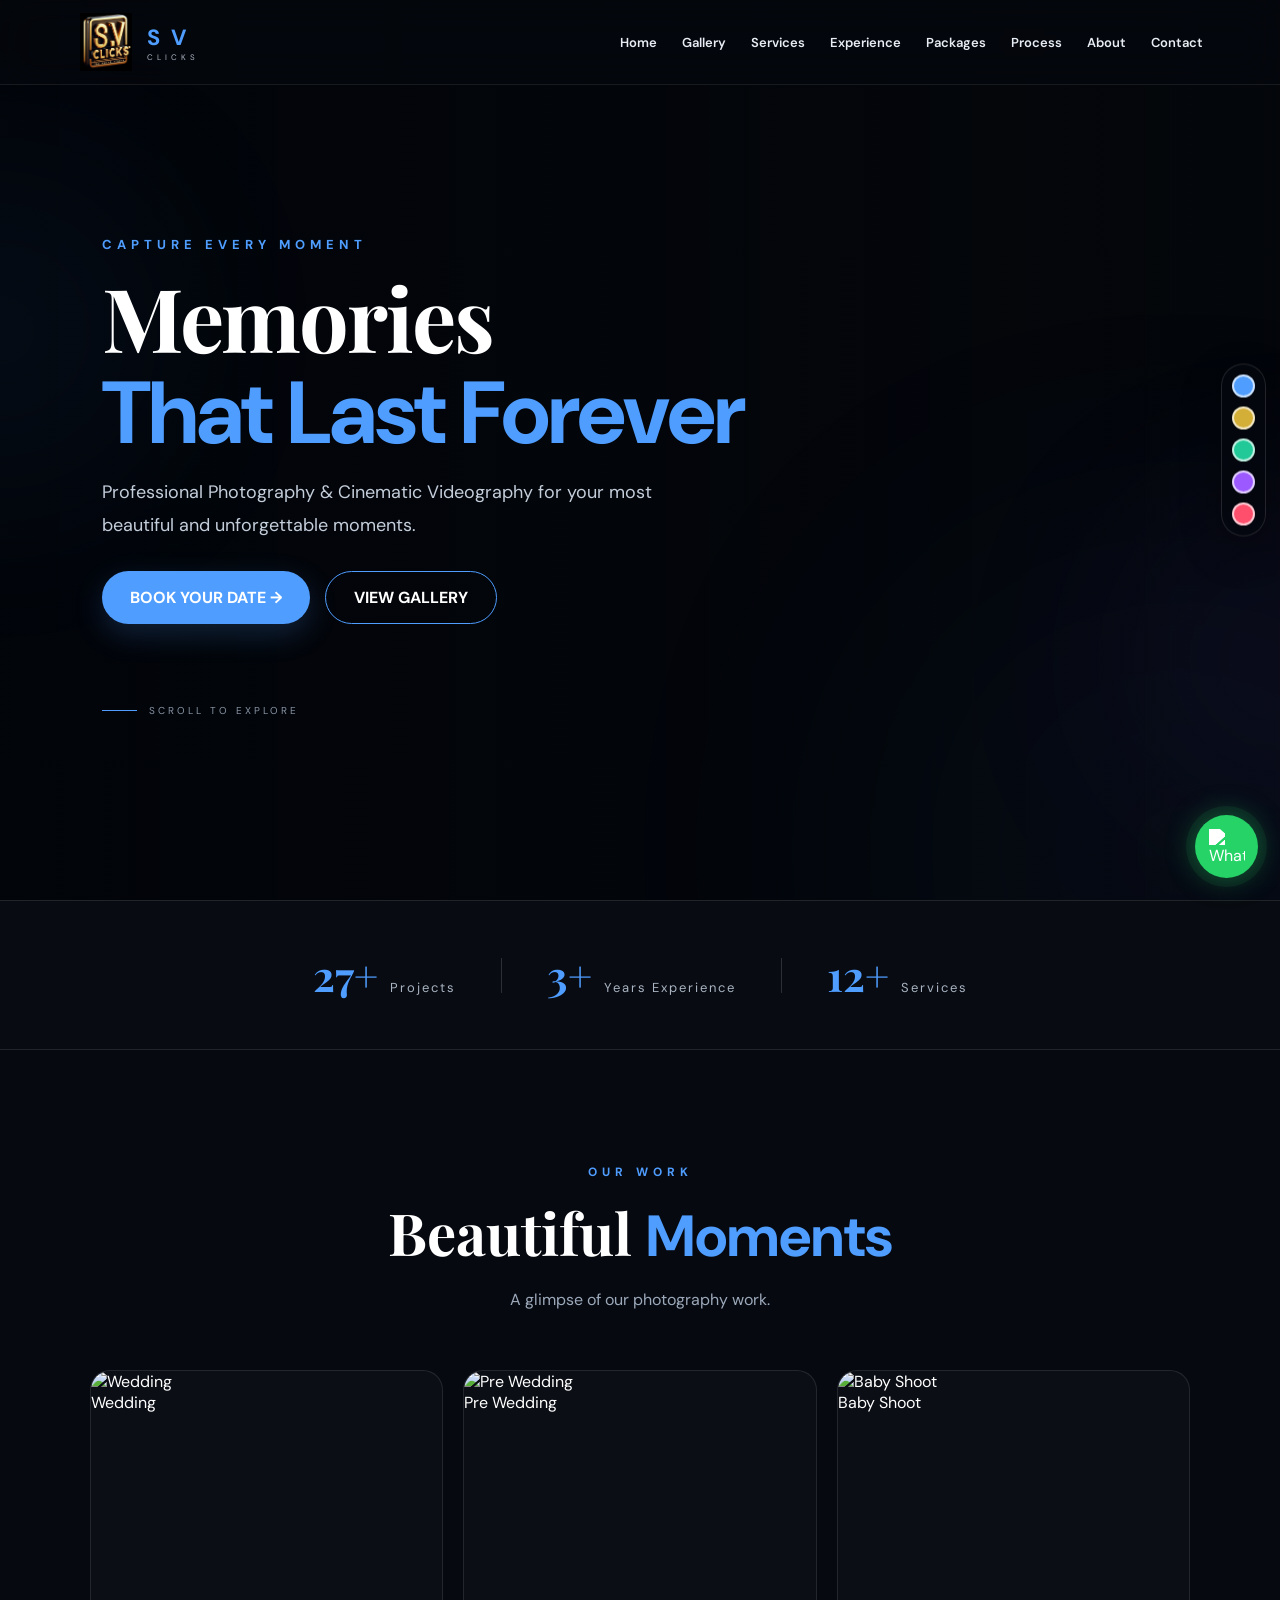
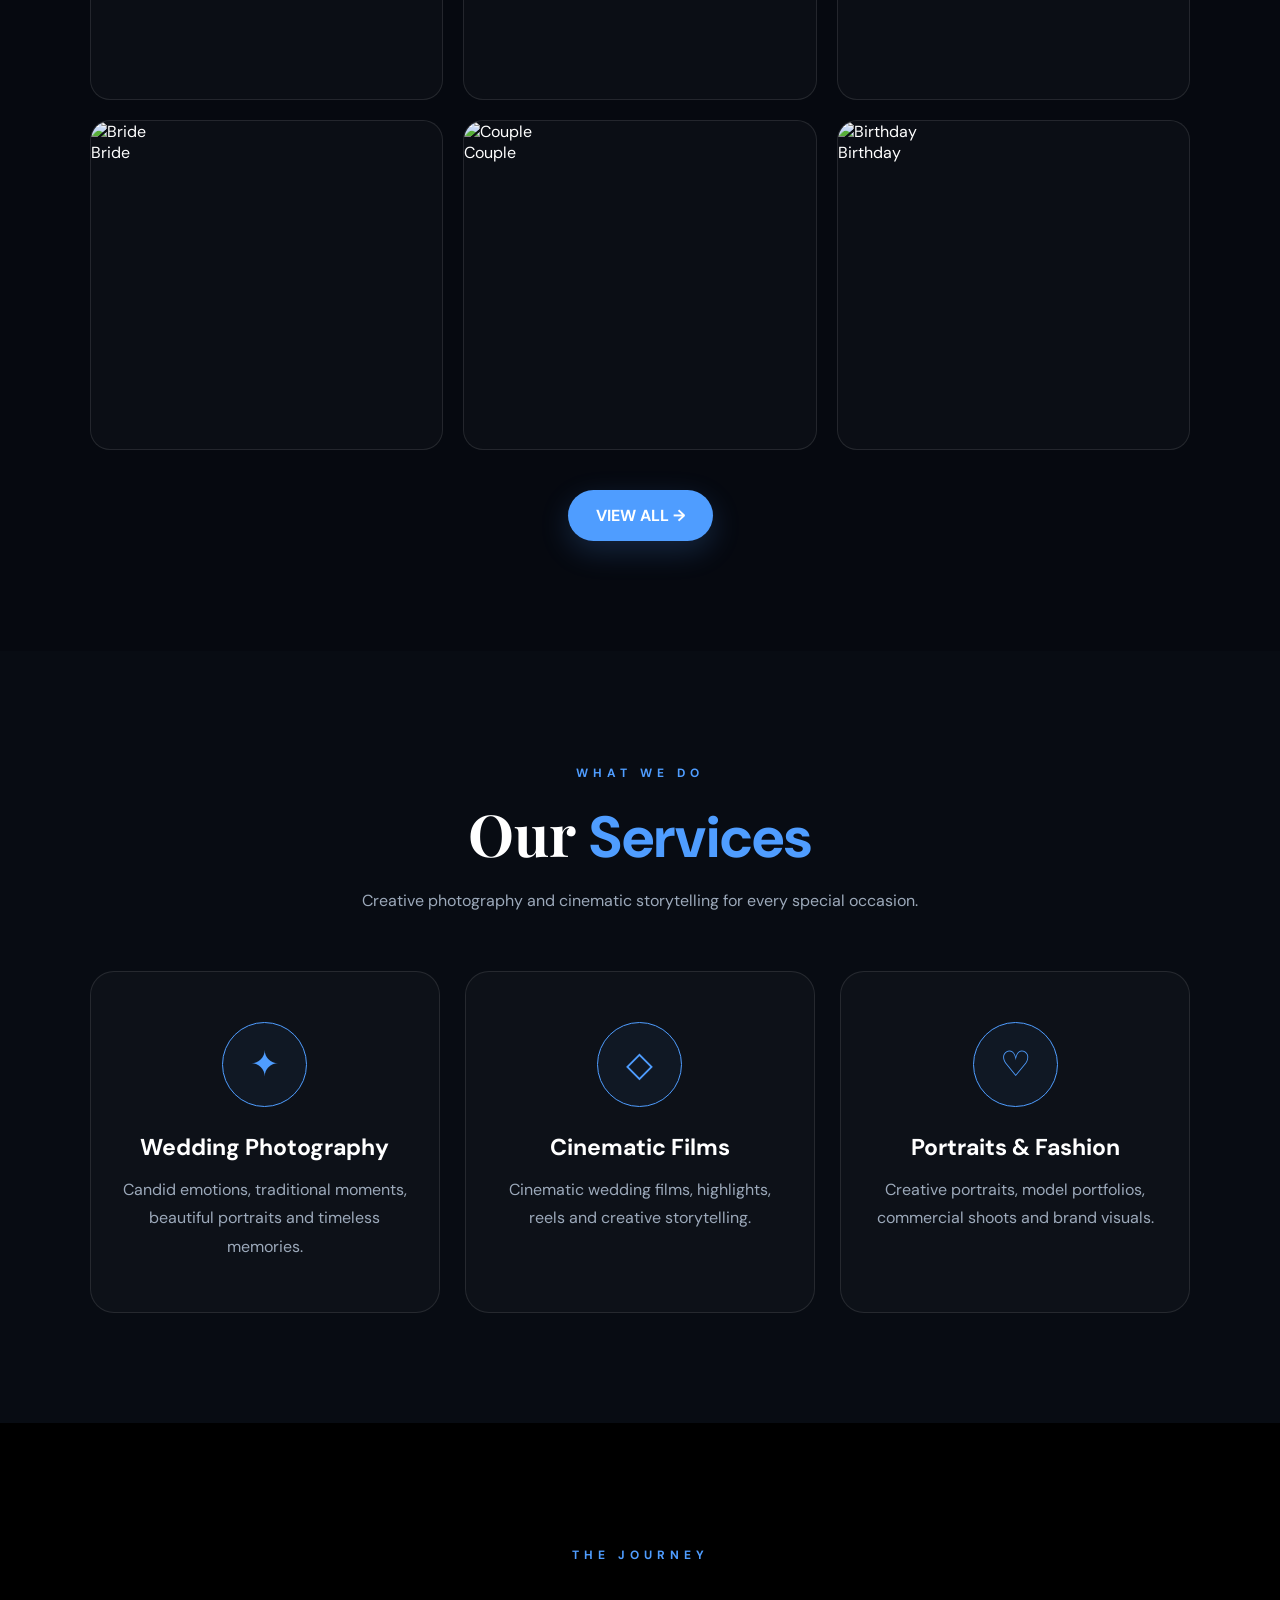
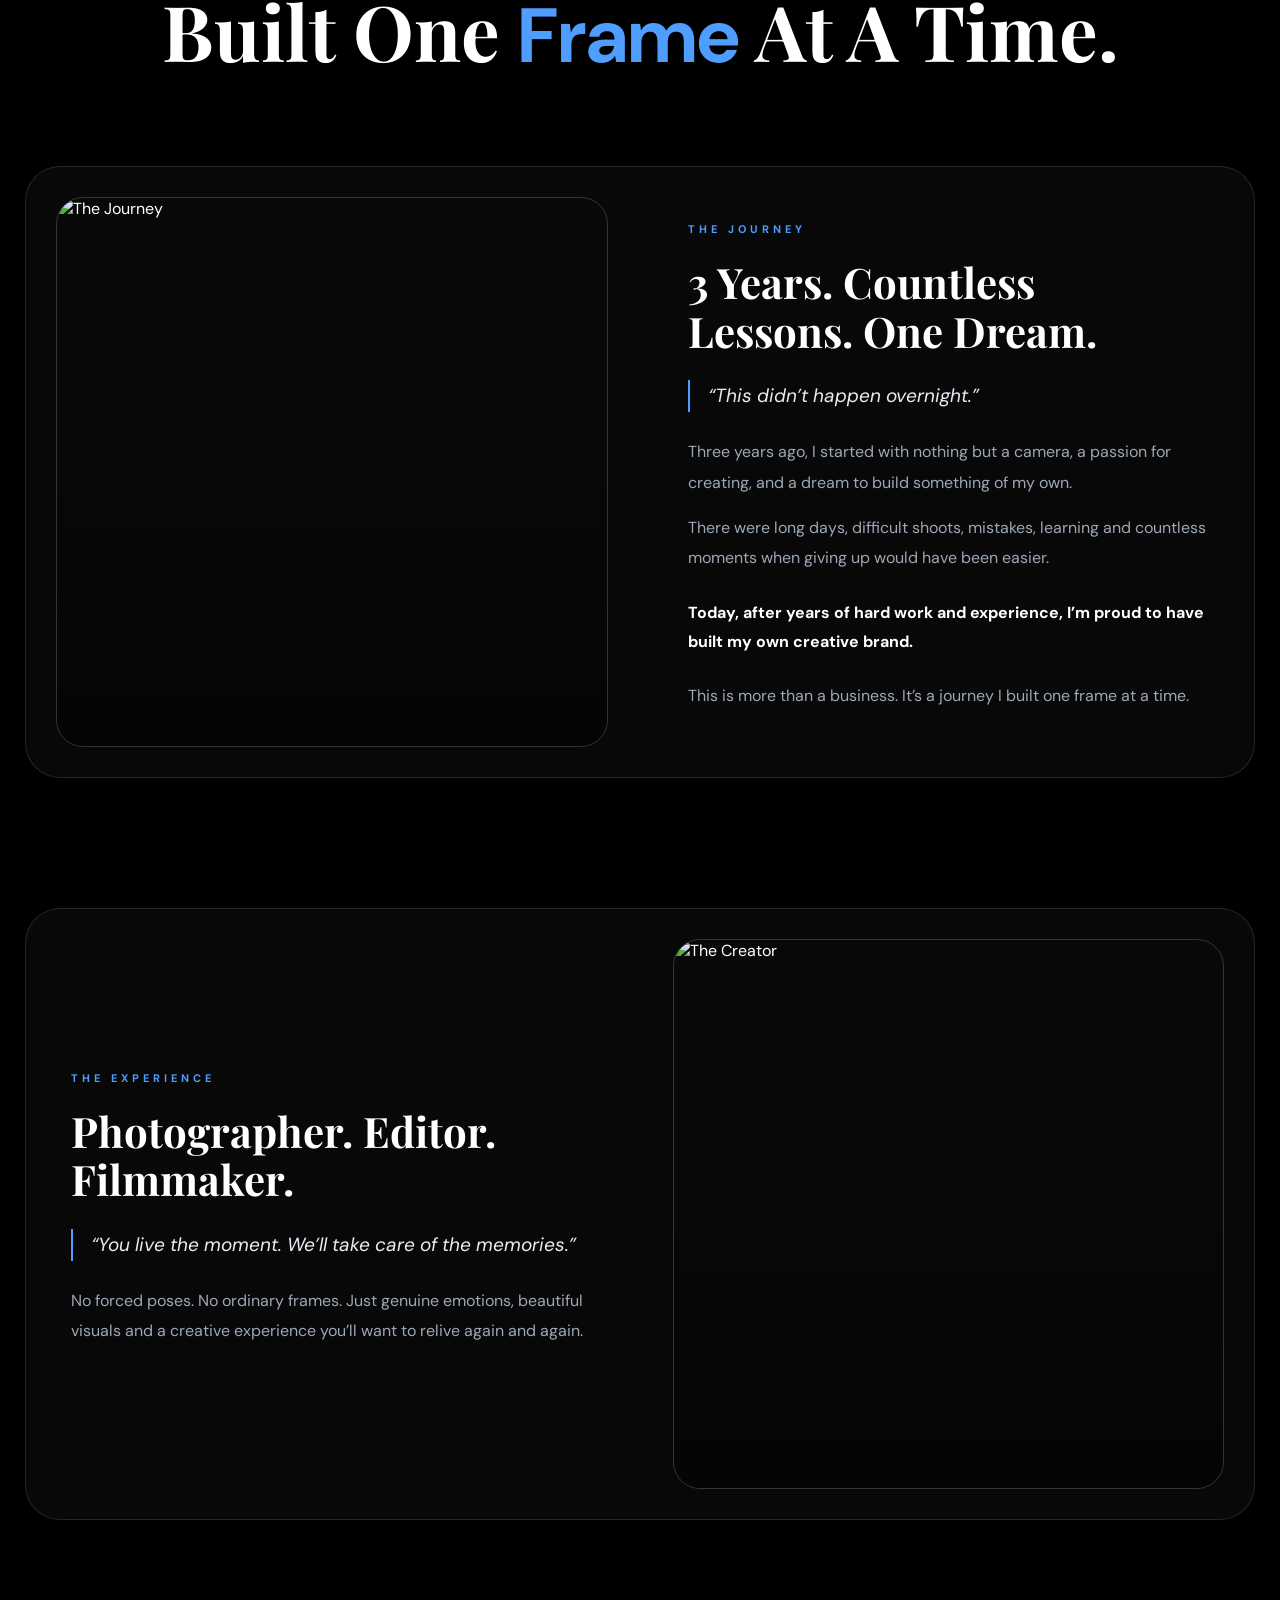
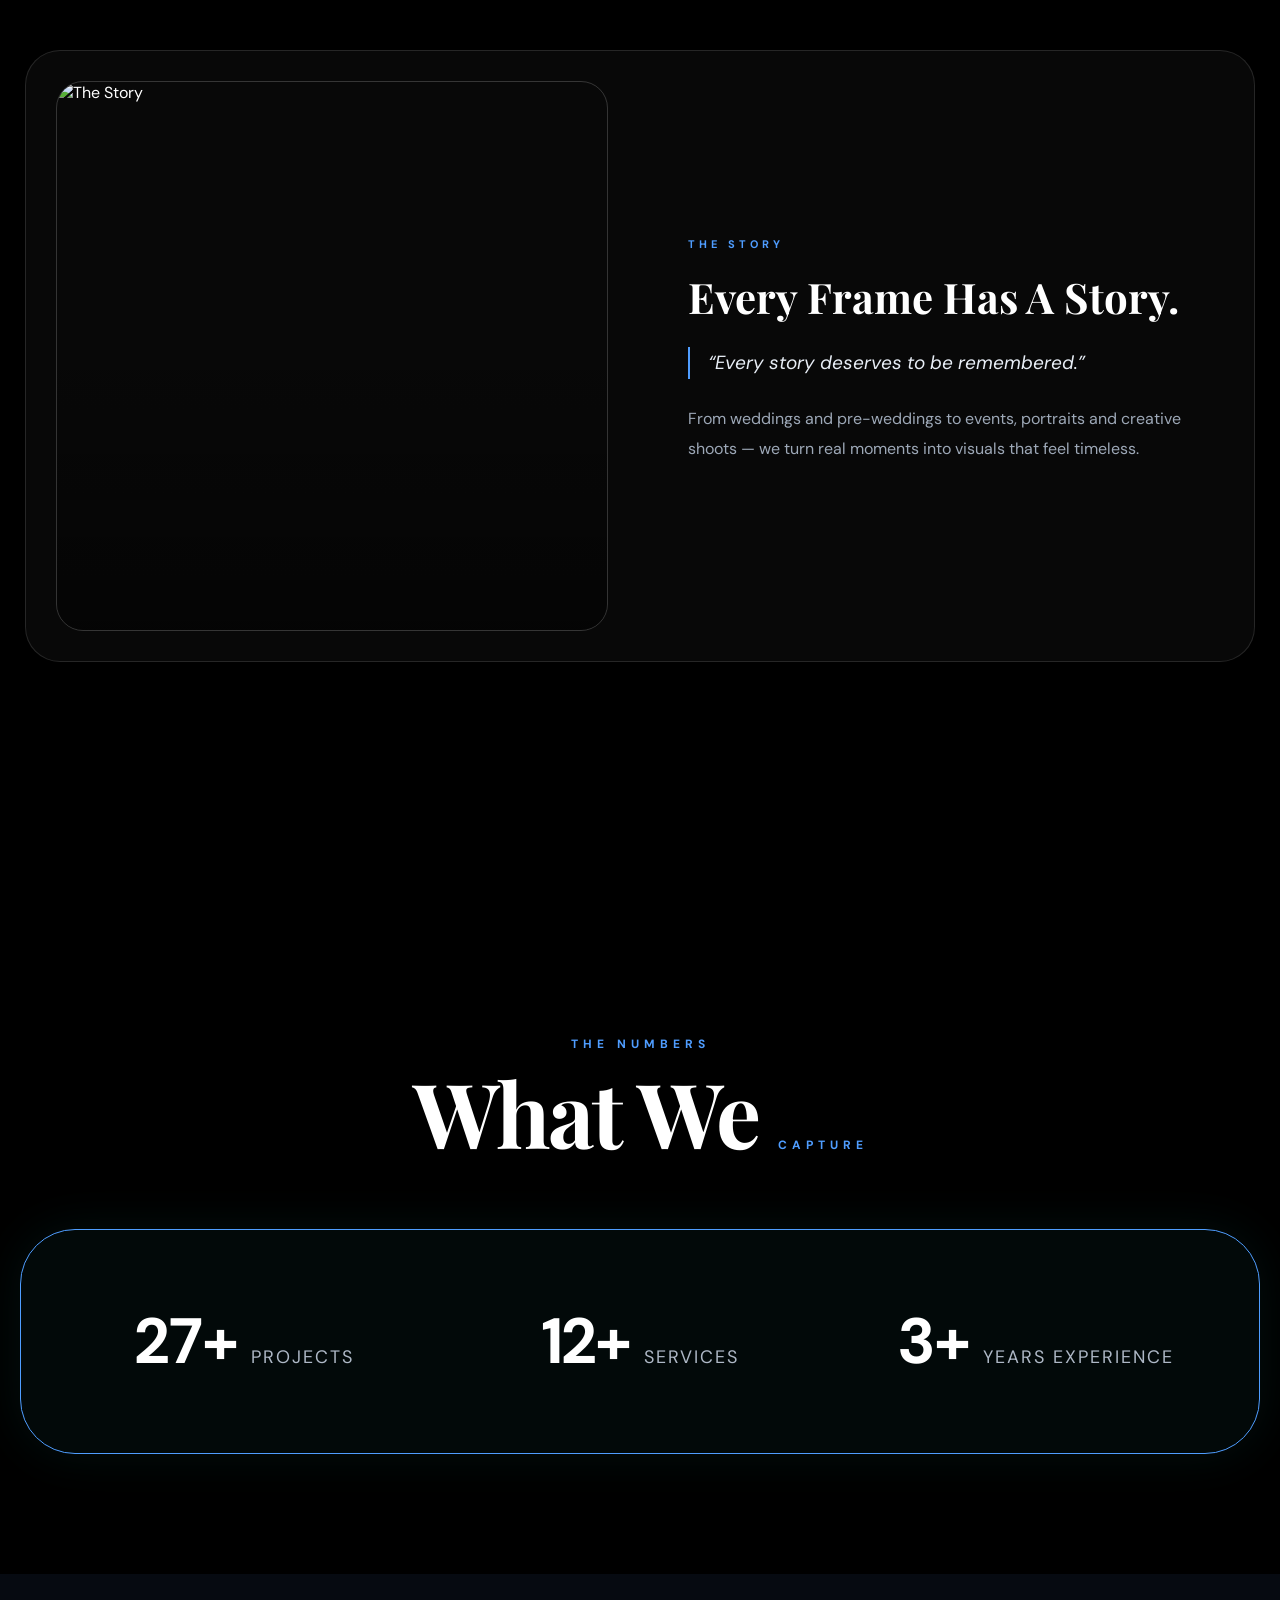
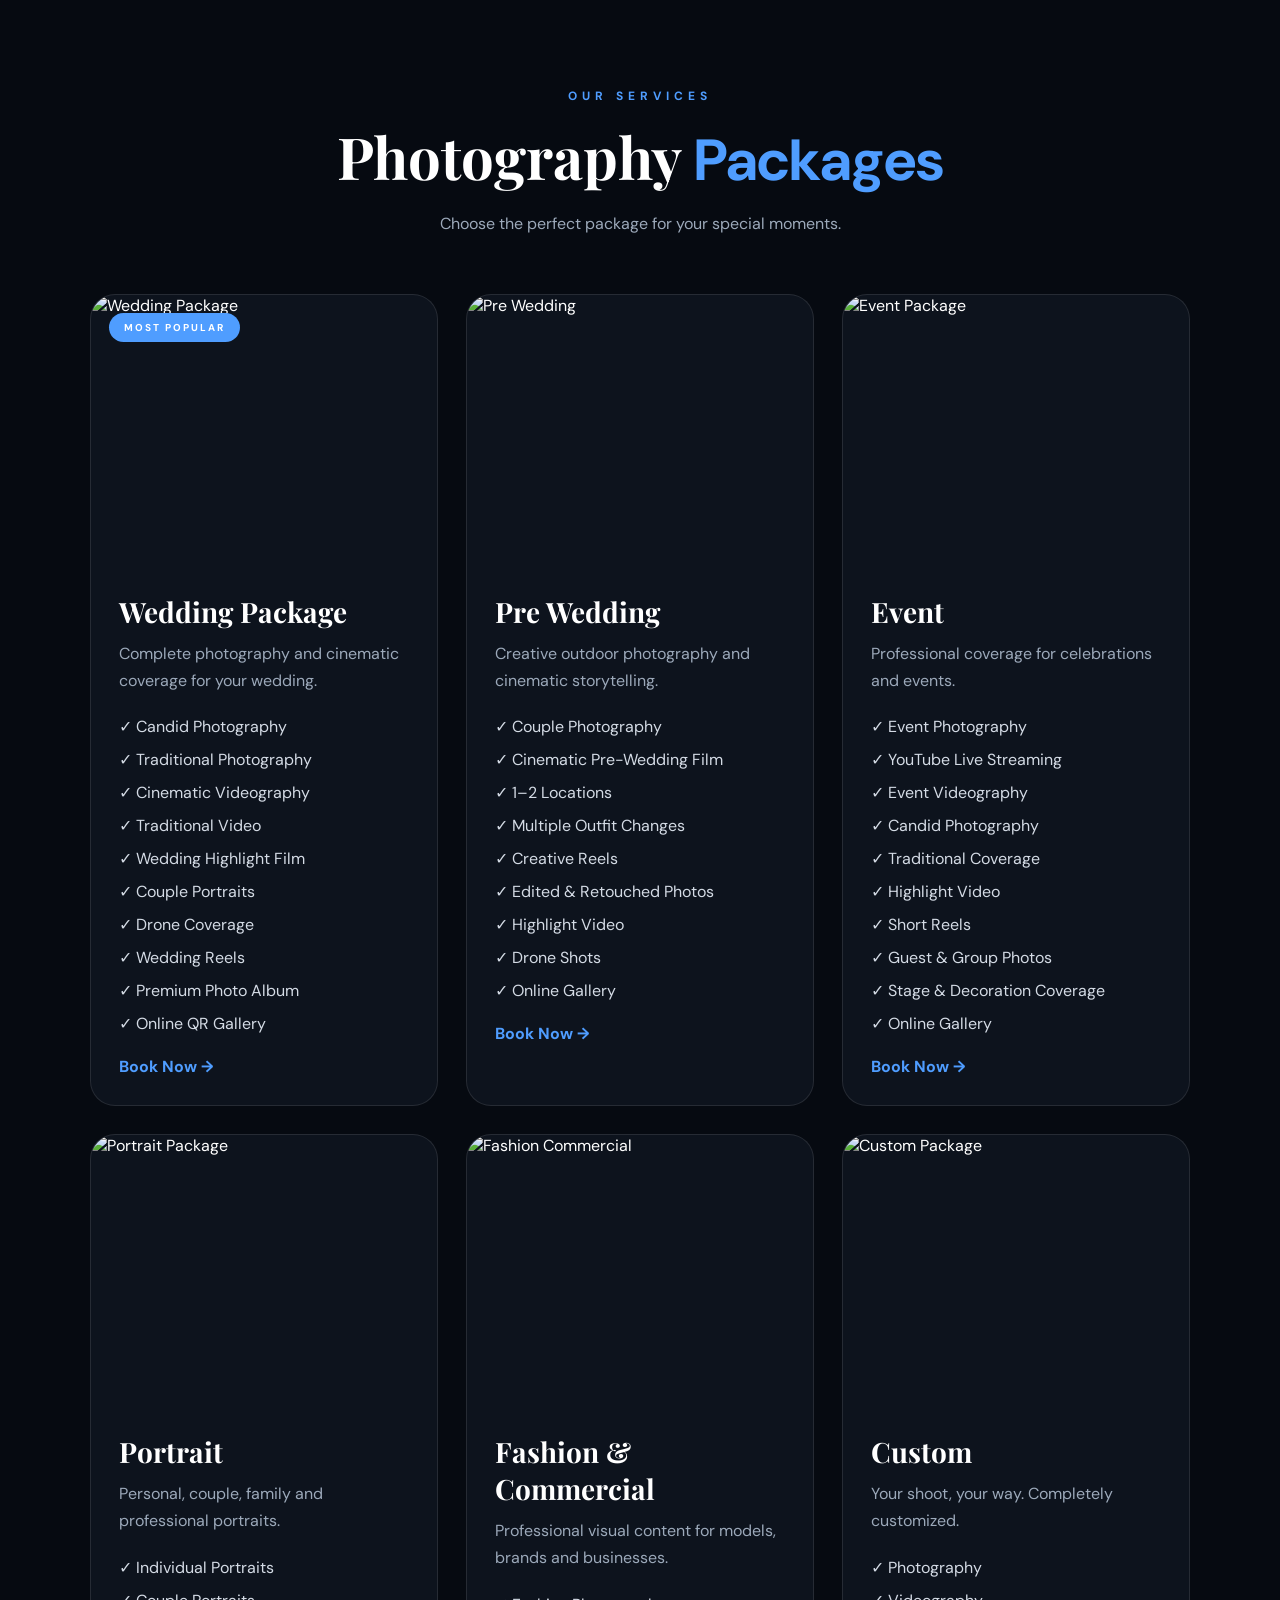
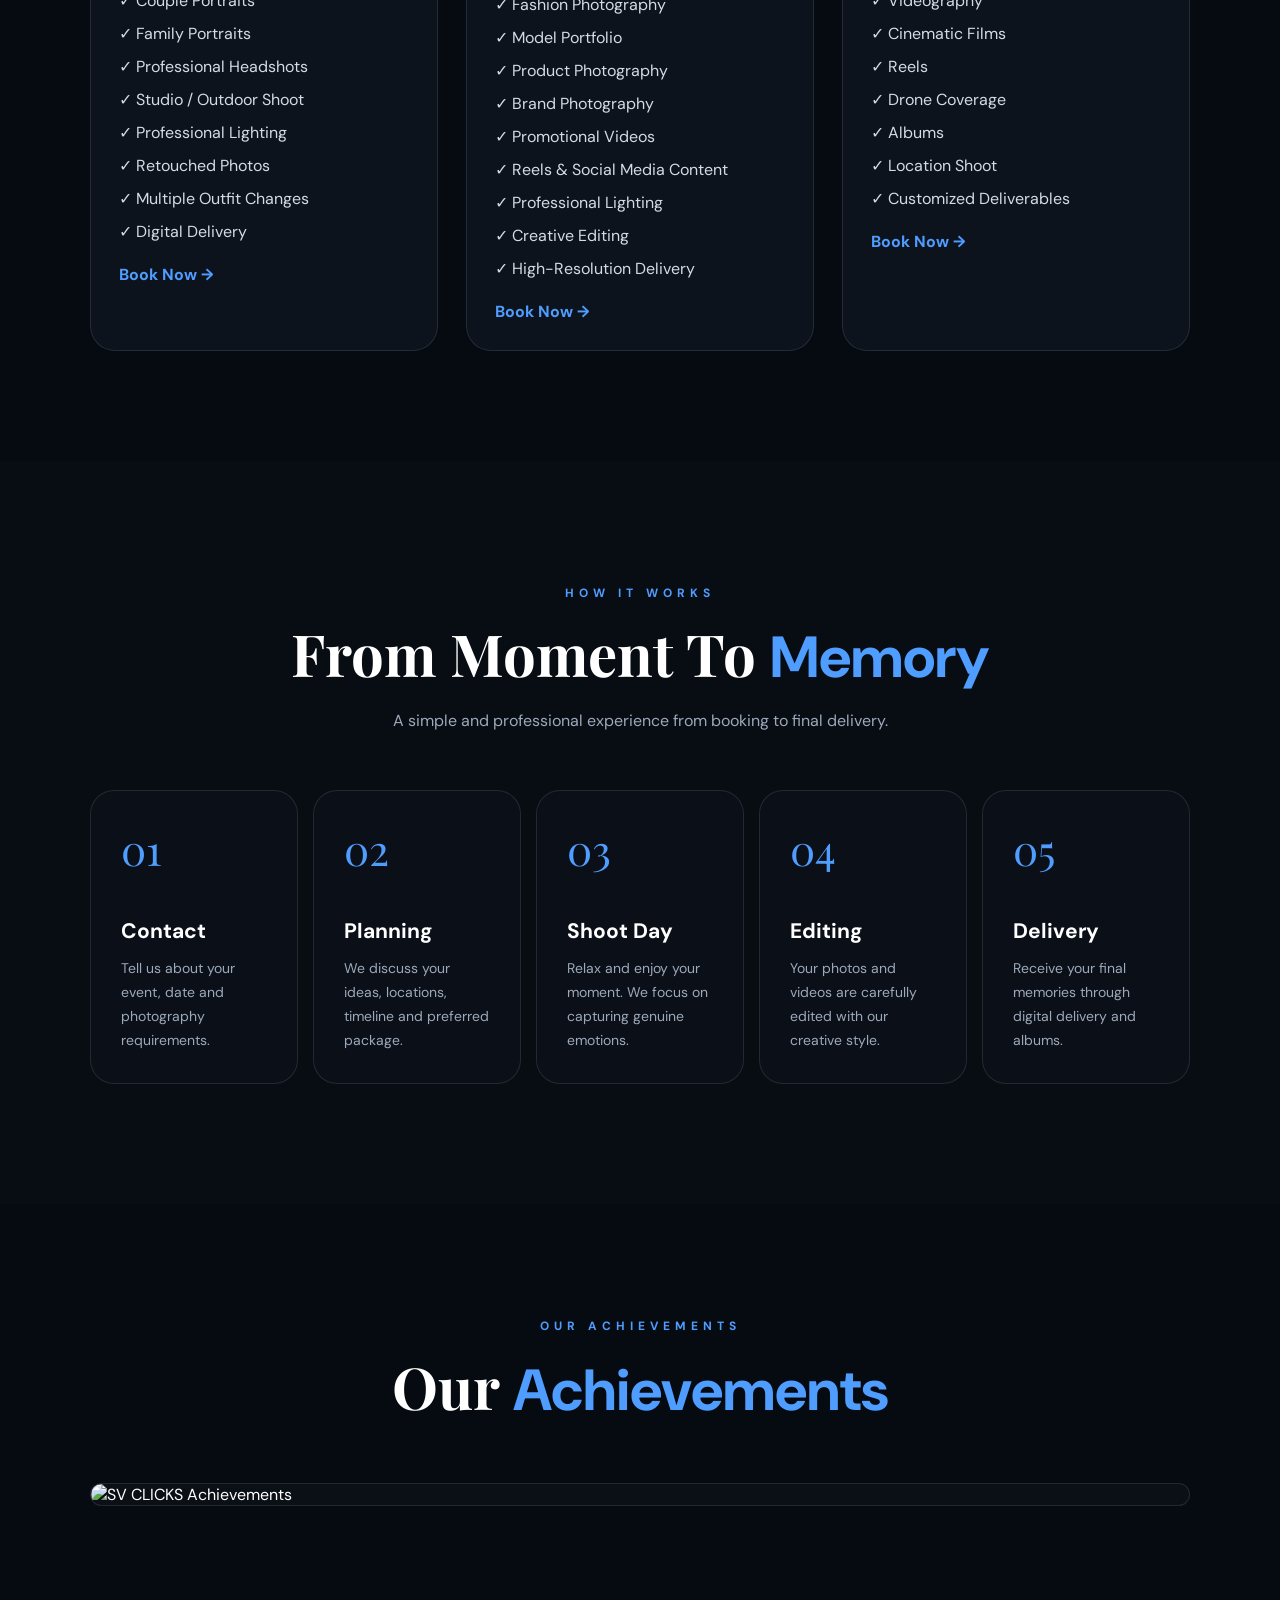
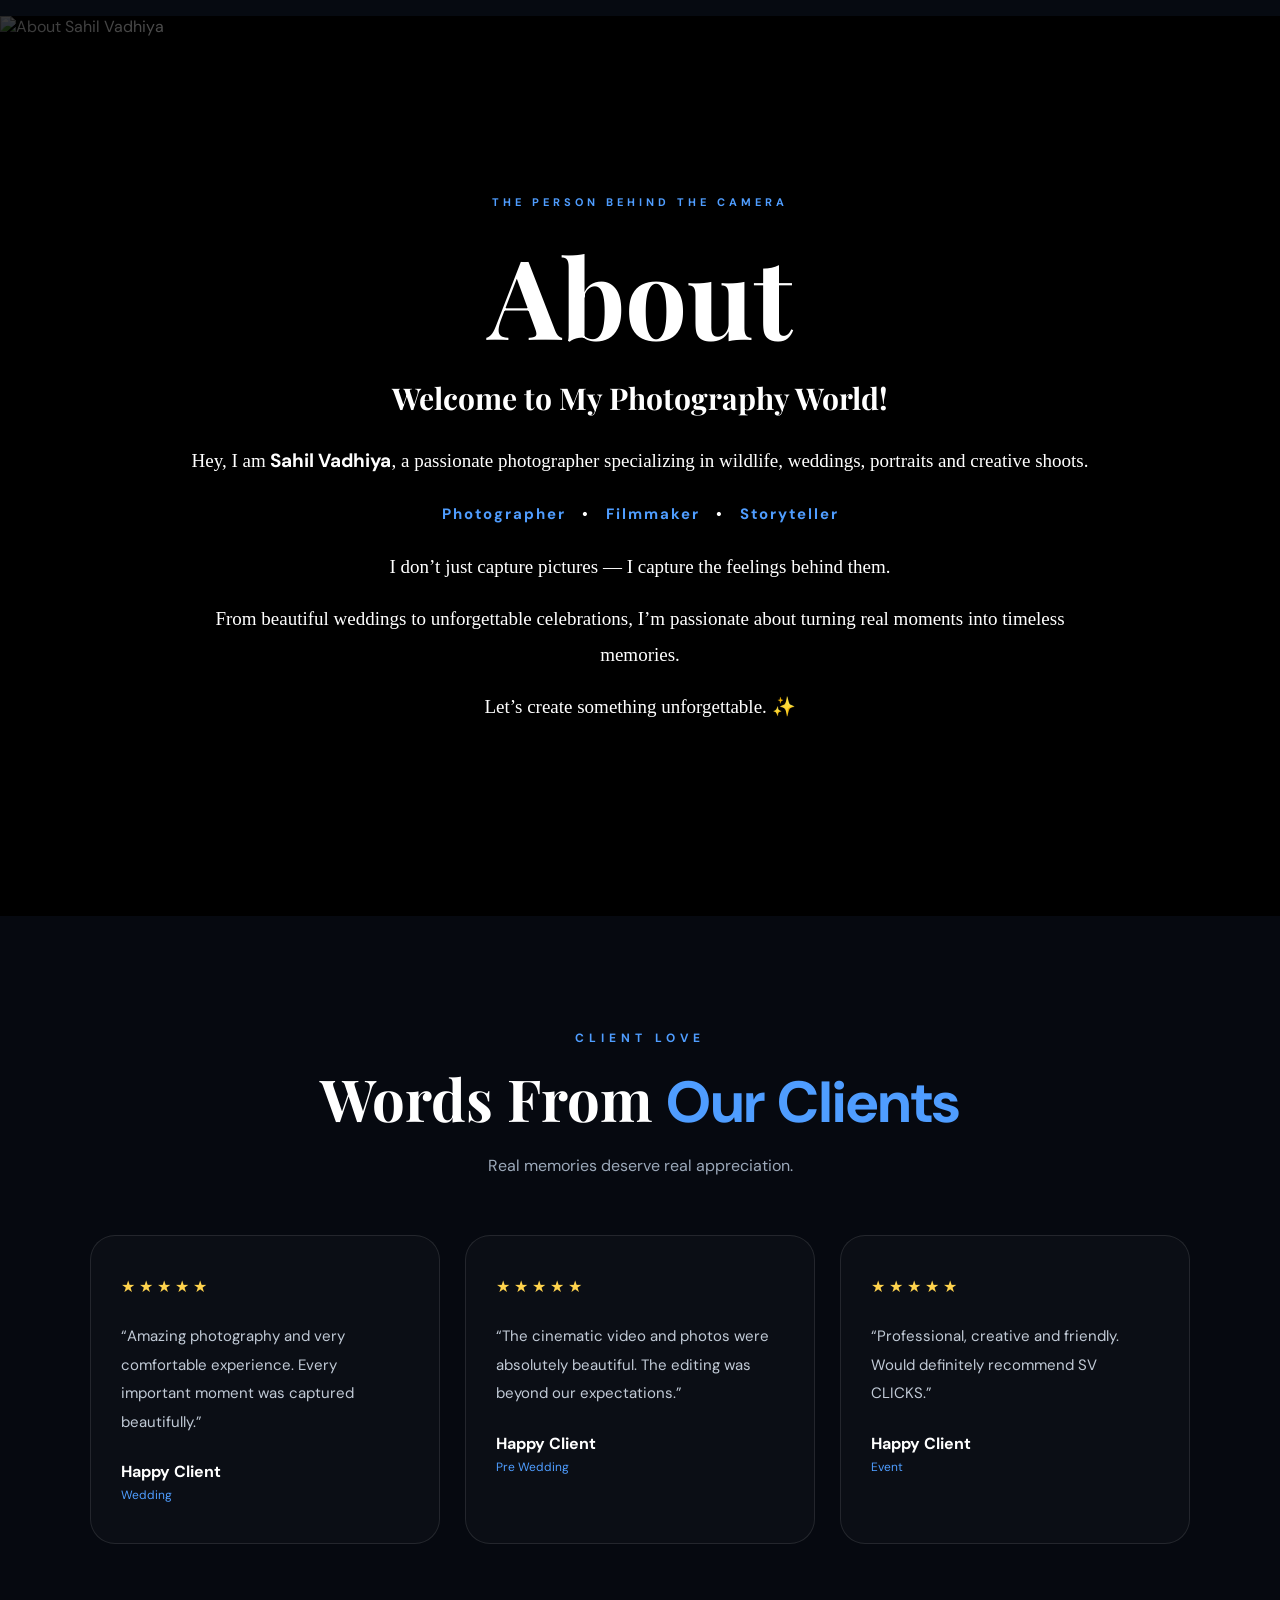
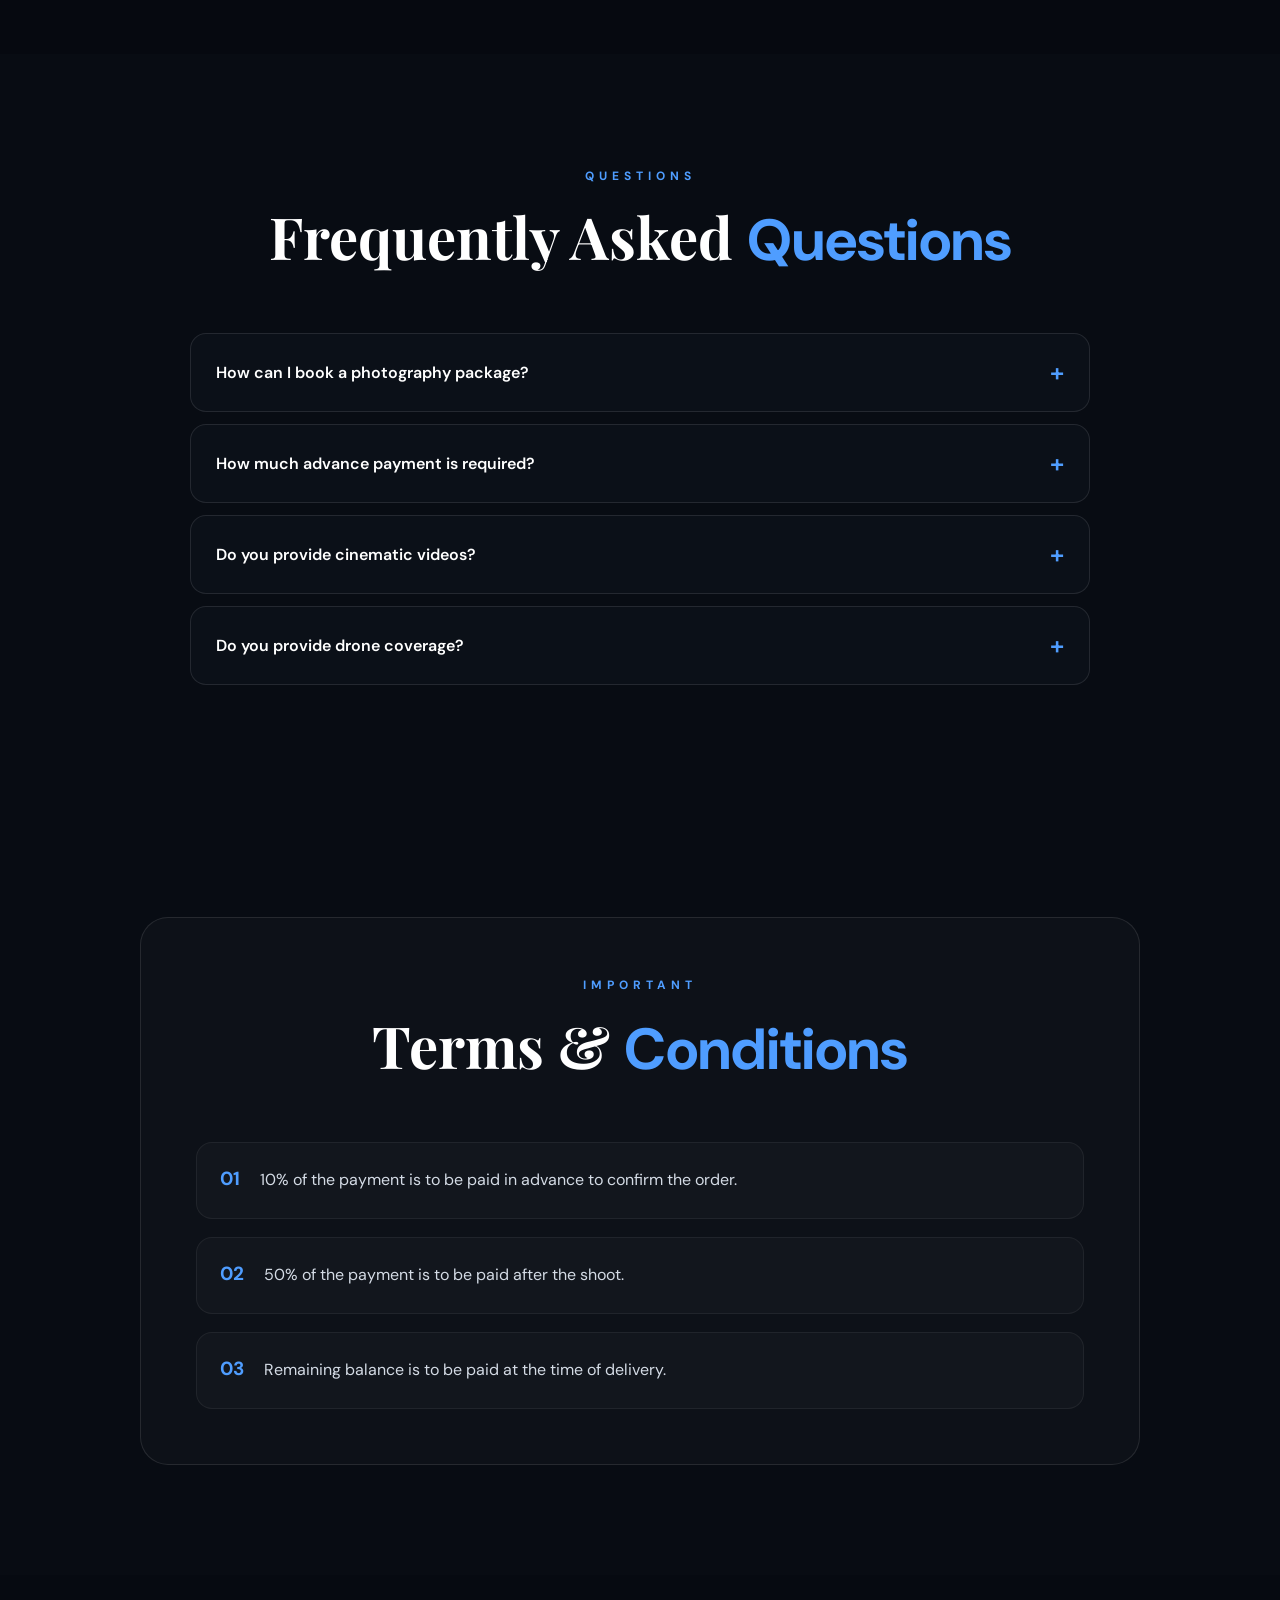
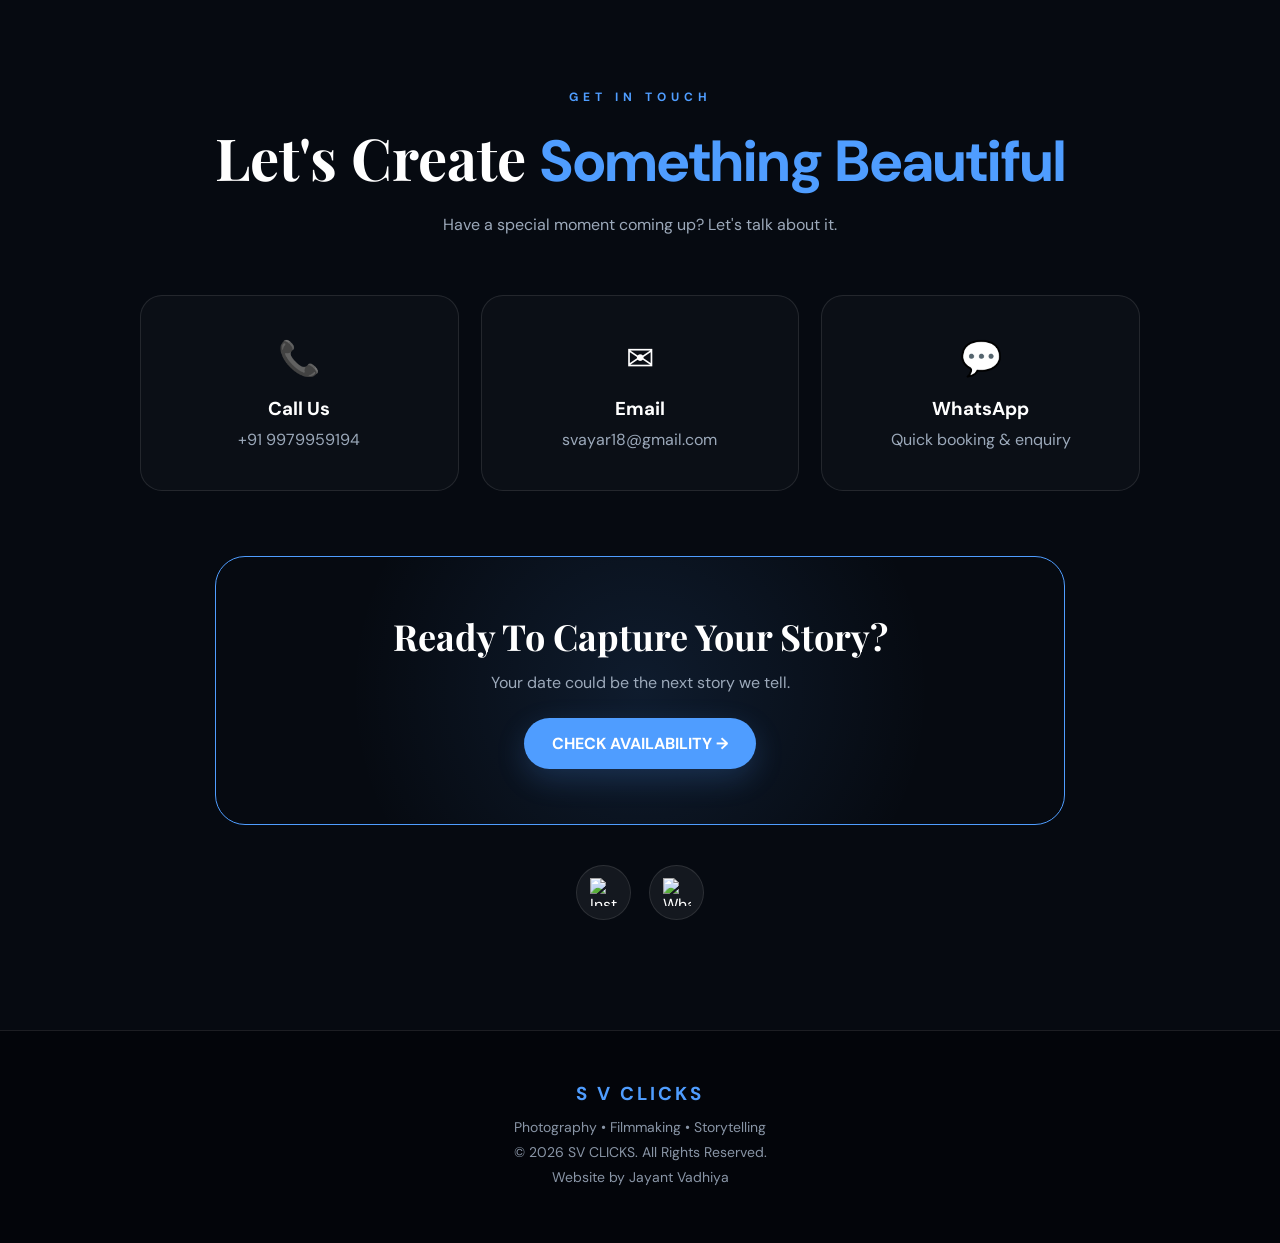
==== commit dd9aa282: "Update fmt.Println message from 'Hello' to 'Goodbye'" ====
--- a/index.html
+++ b/index.html
@@ -64,7 +64,7 @@
 
     <a href="#home" class="logo">
 
-        <img src="s\l.png"
+        <img src="s/l.jpg"
              alt="SV CLICKS Logo">
 
         <div>
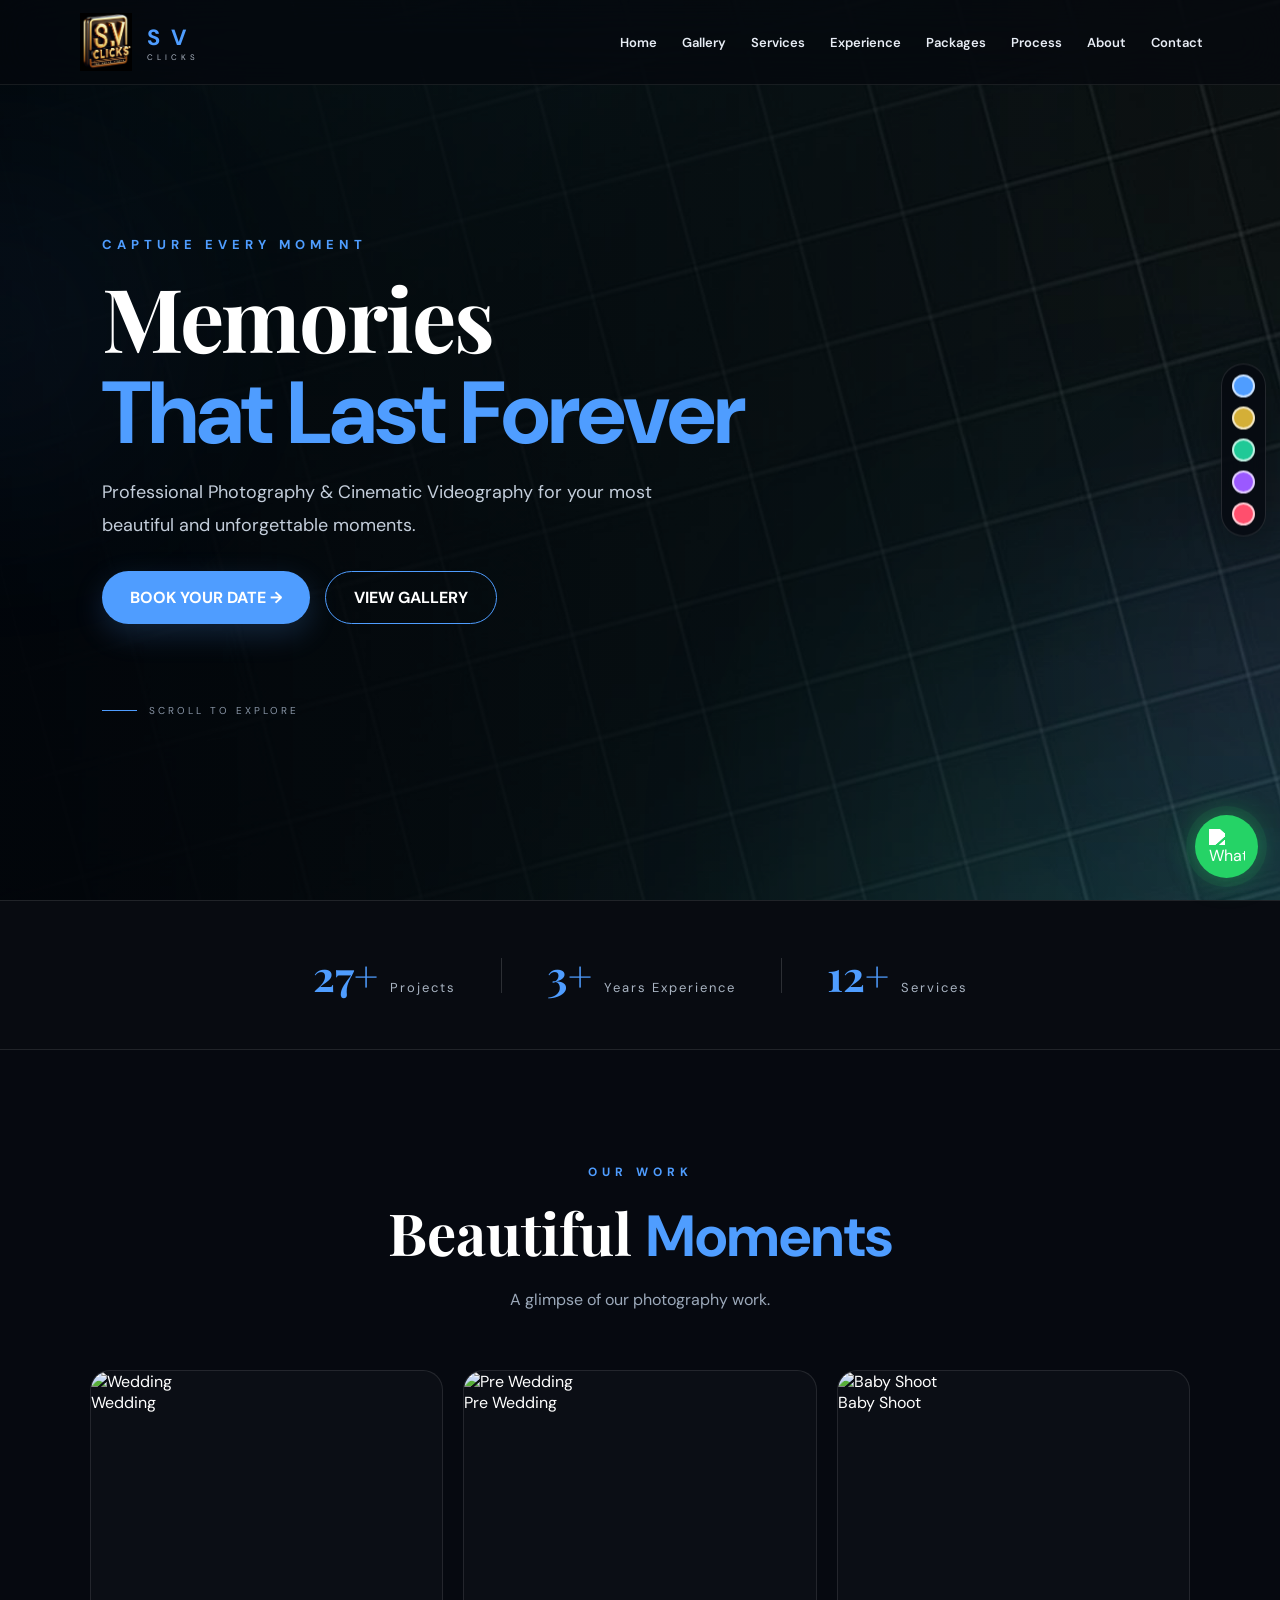
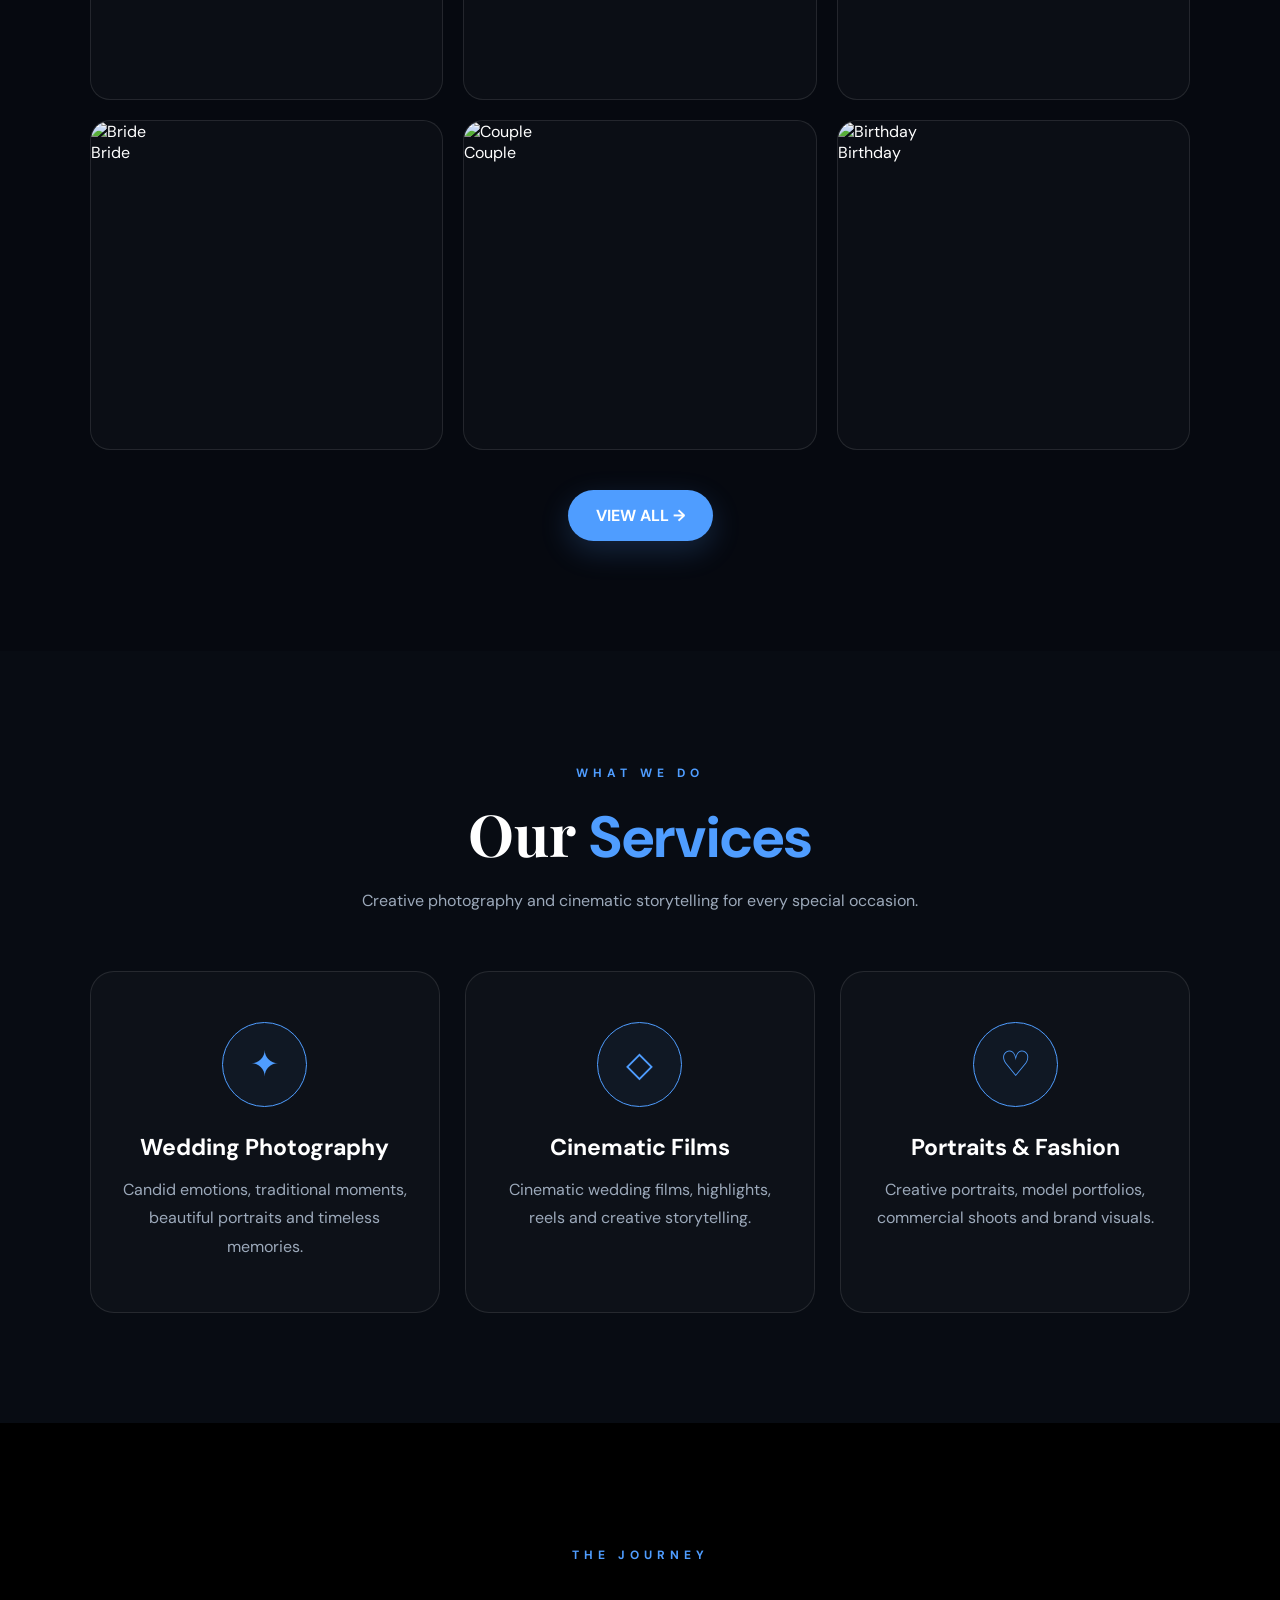
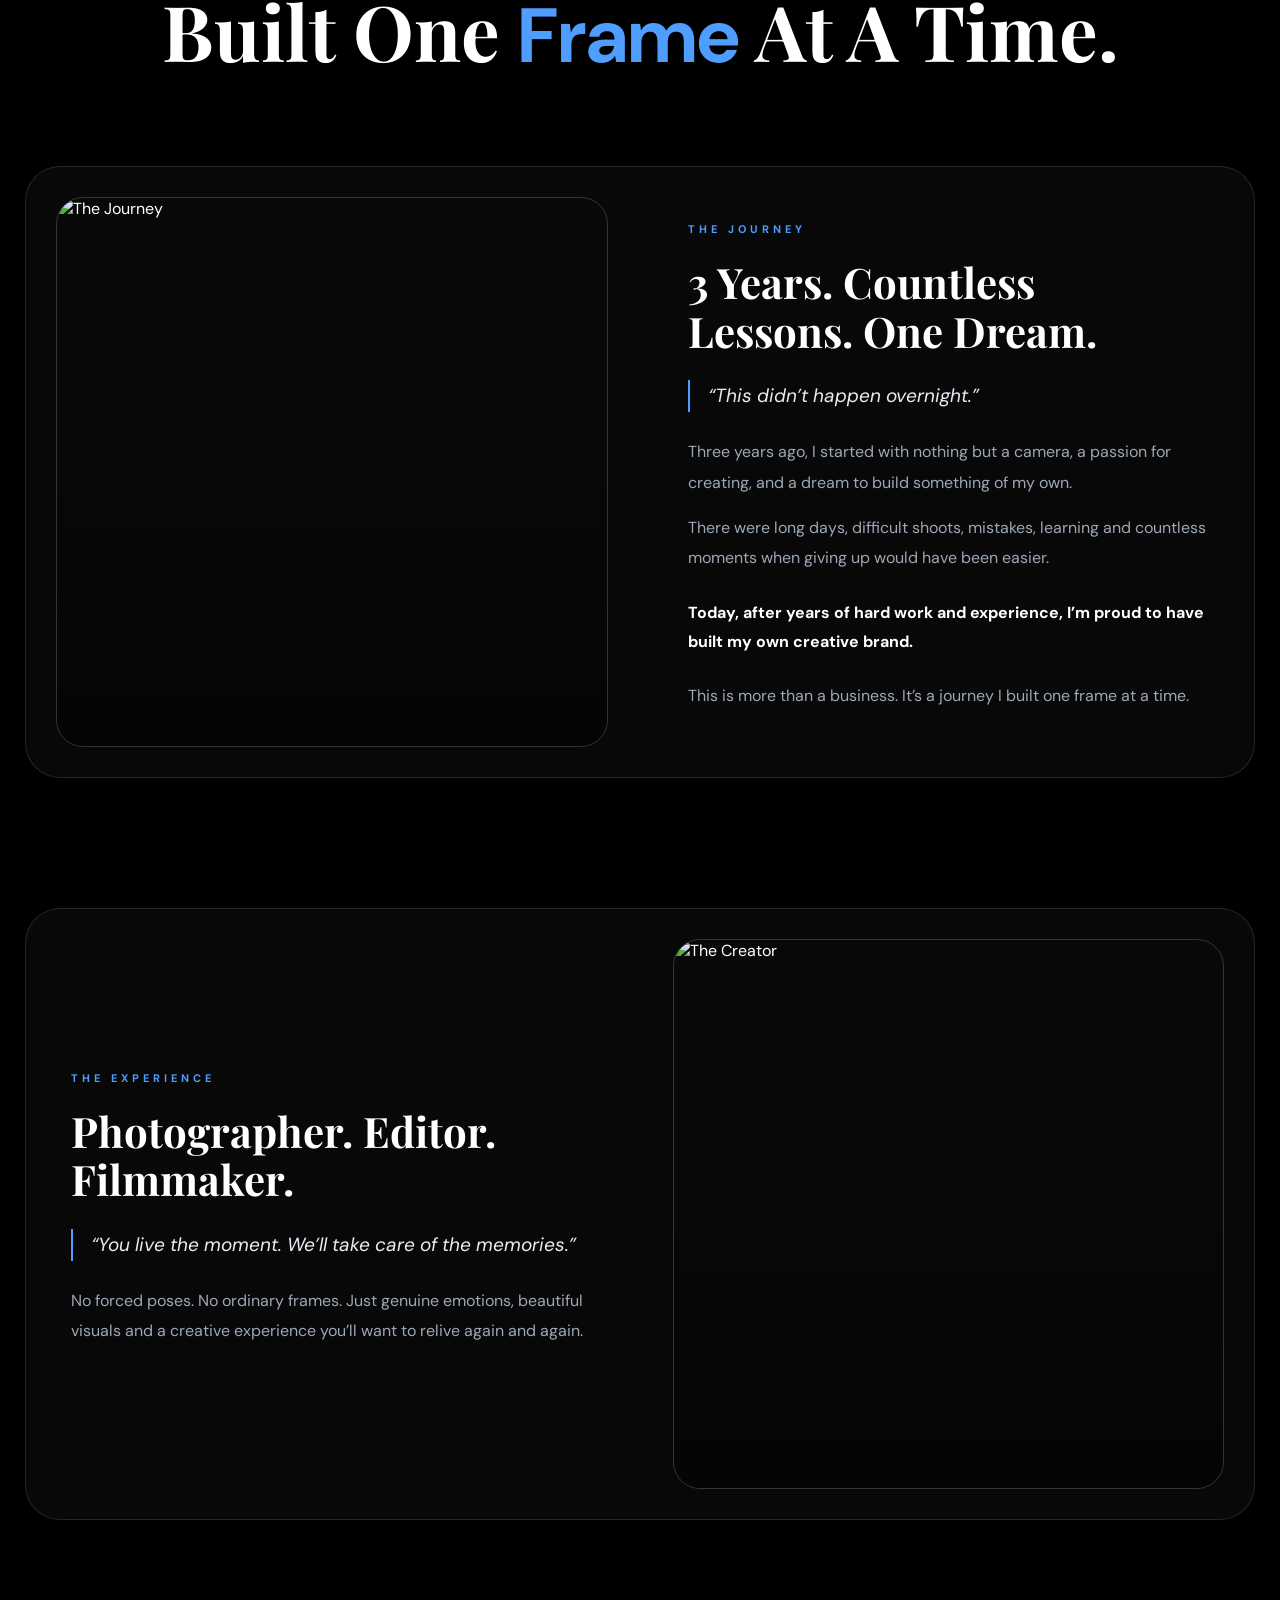
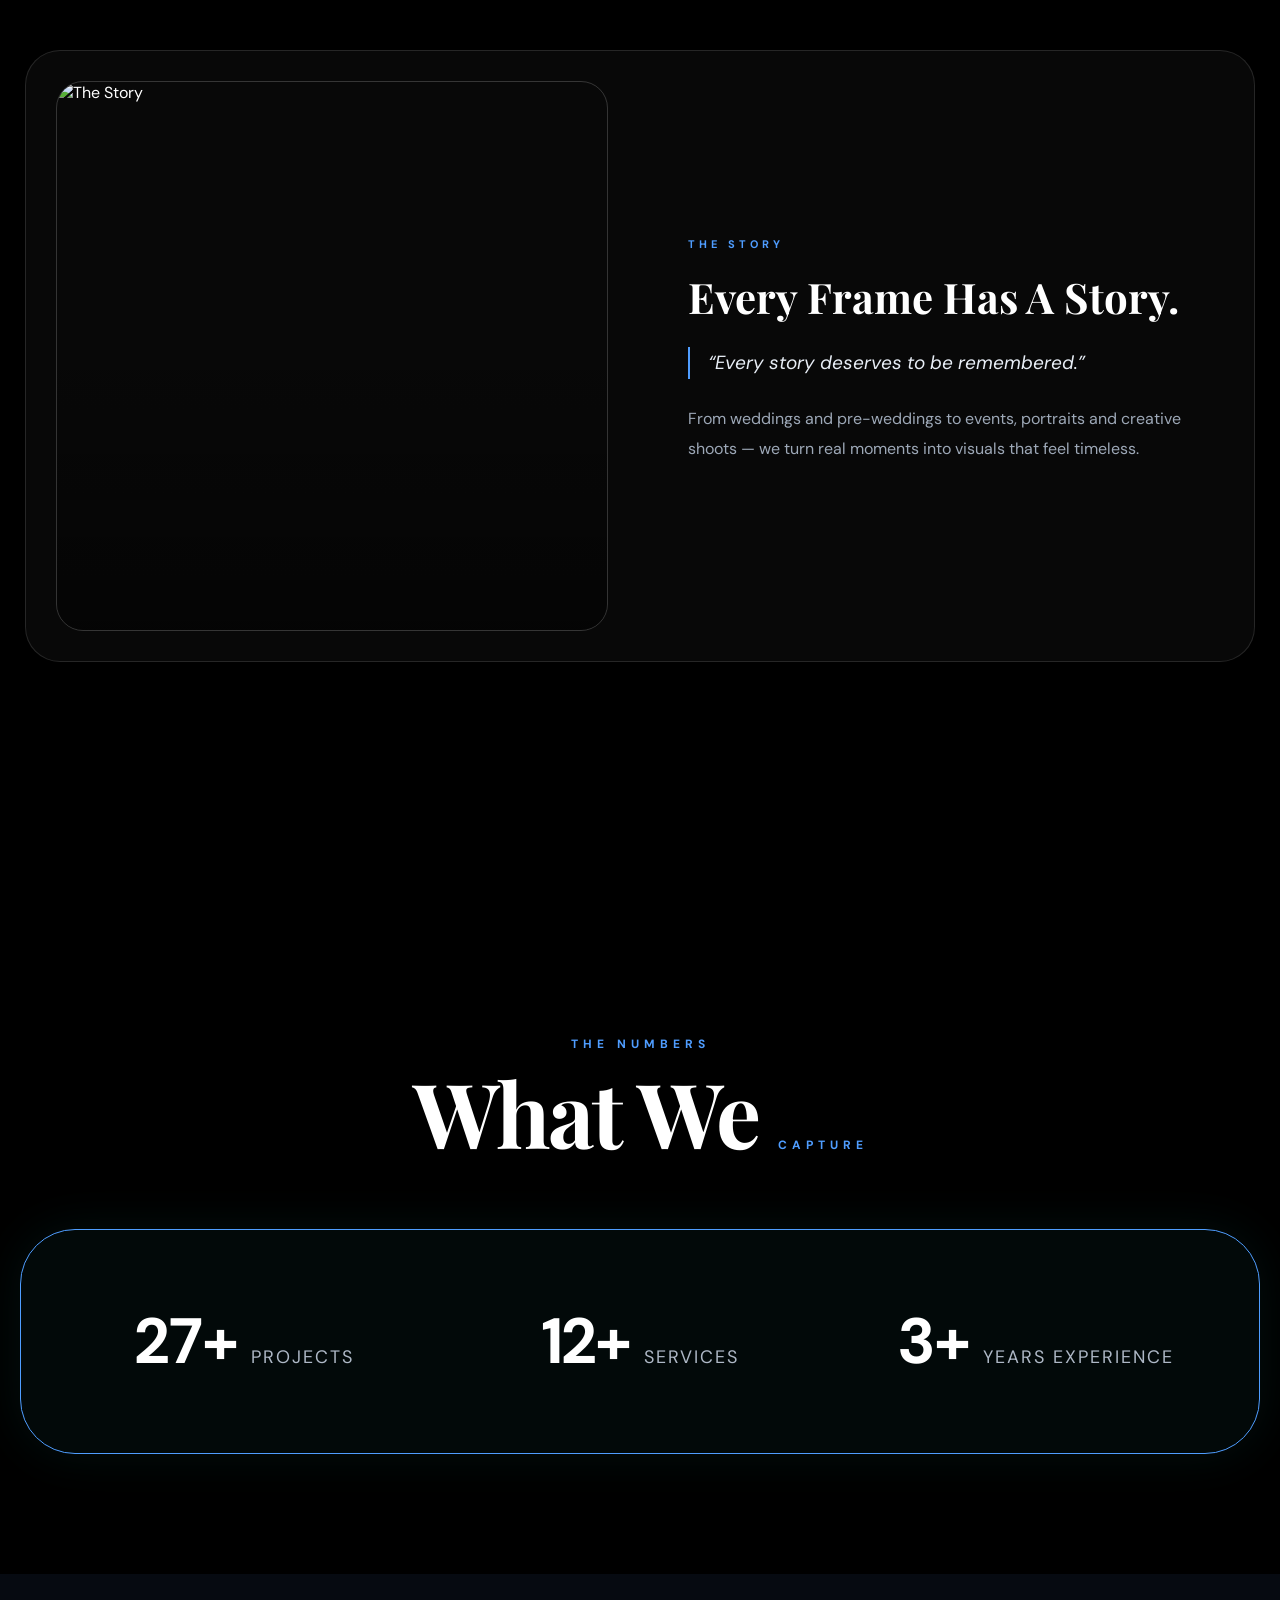
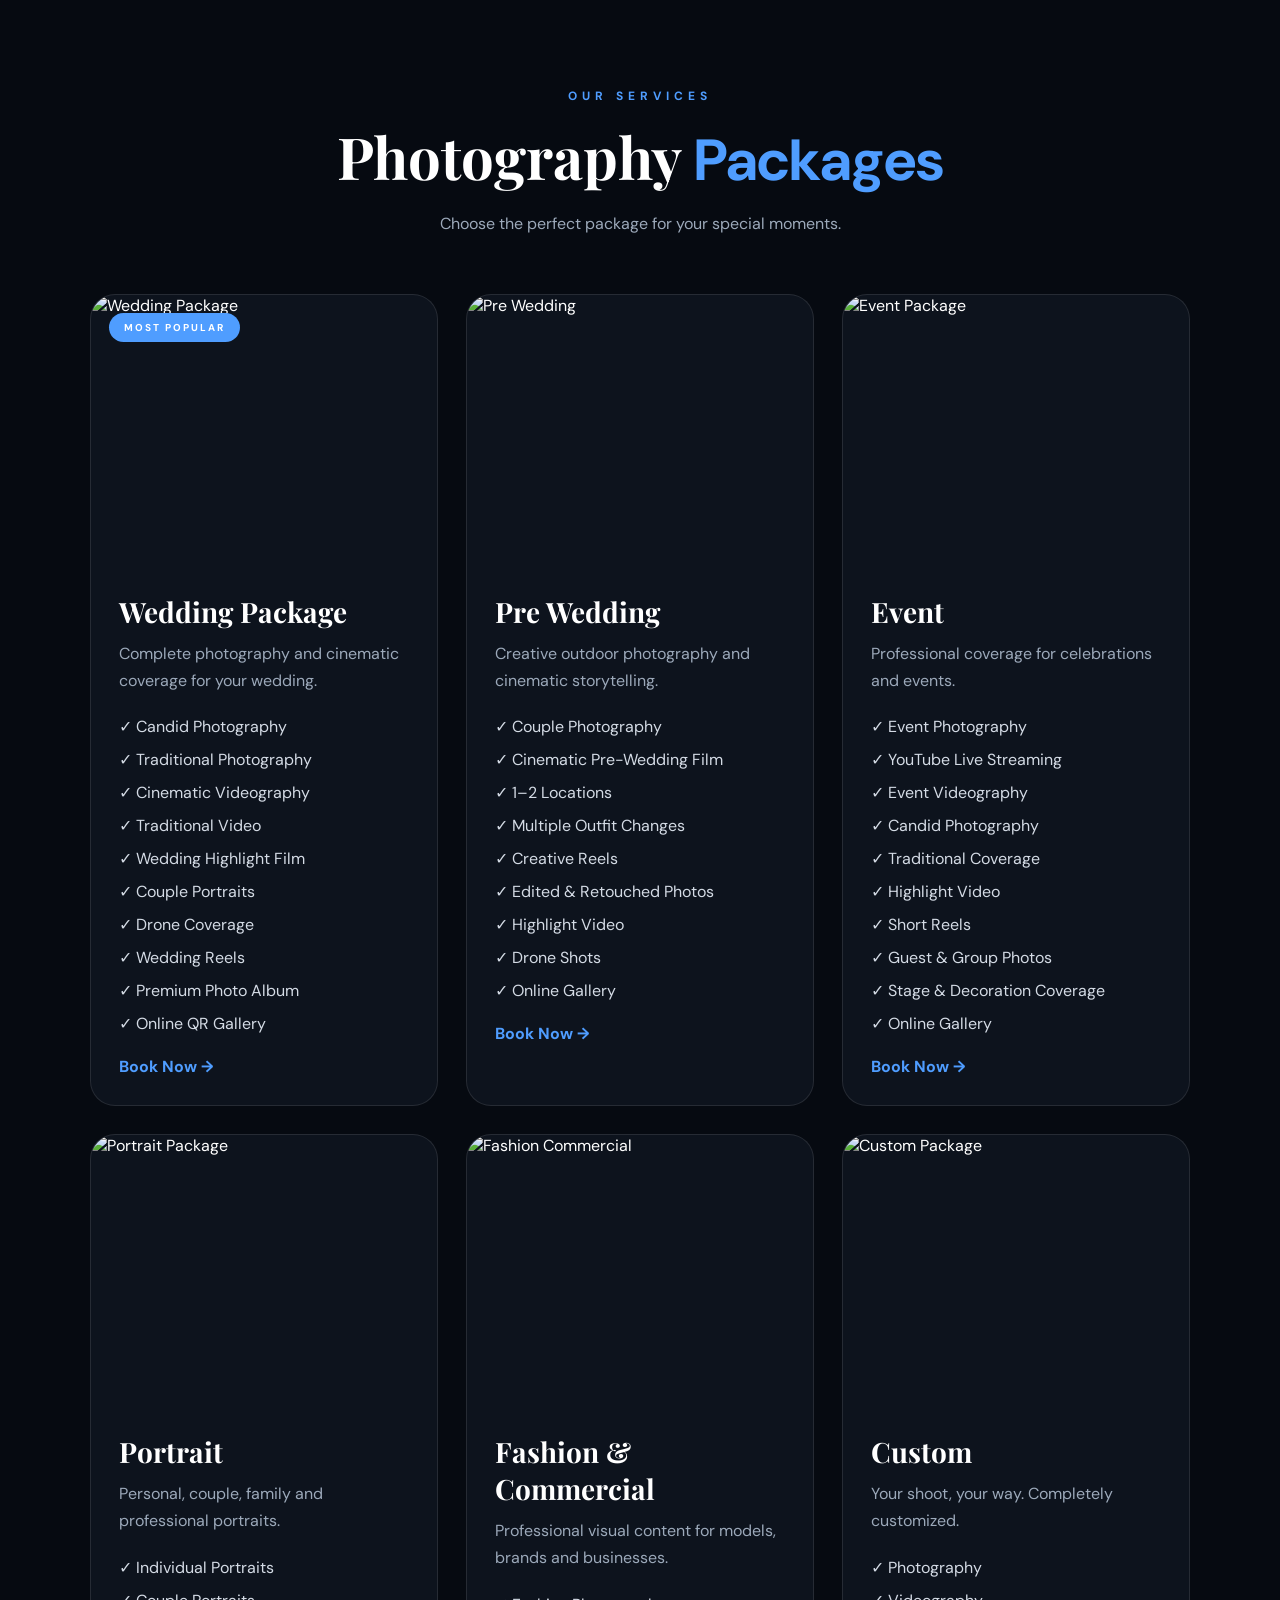
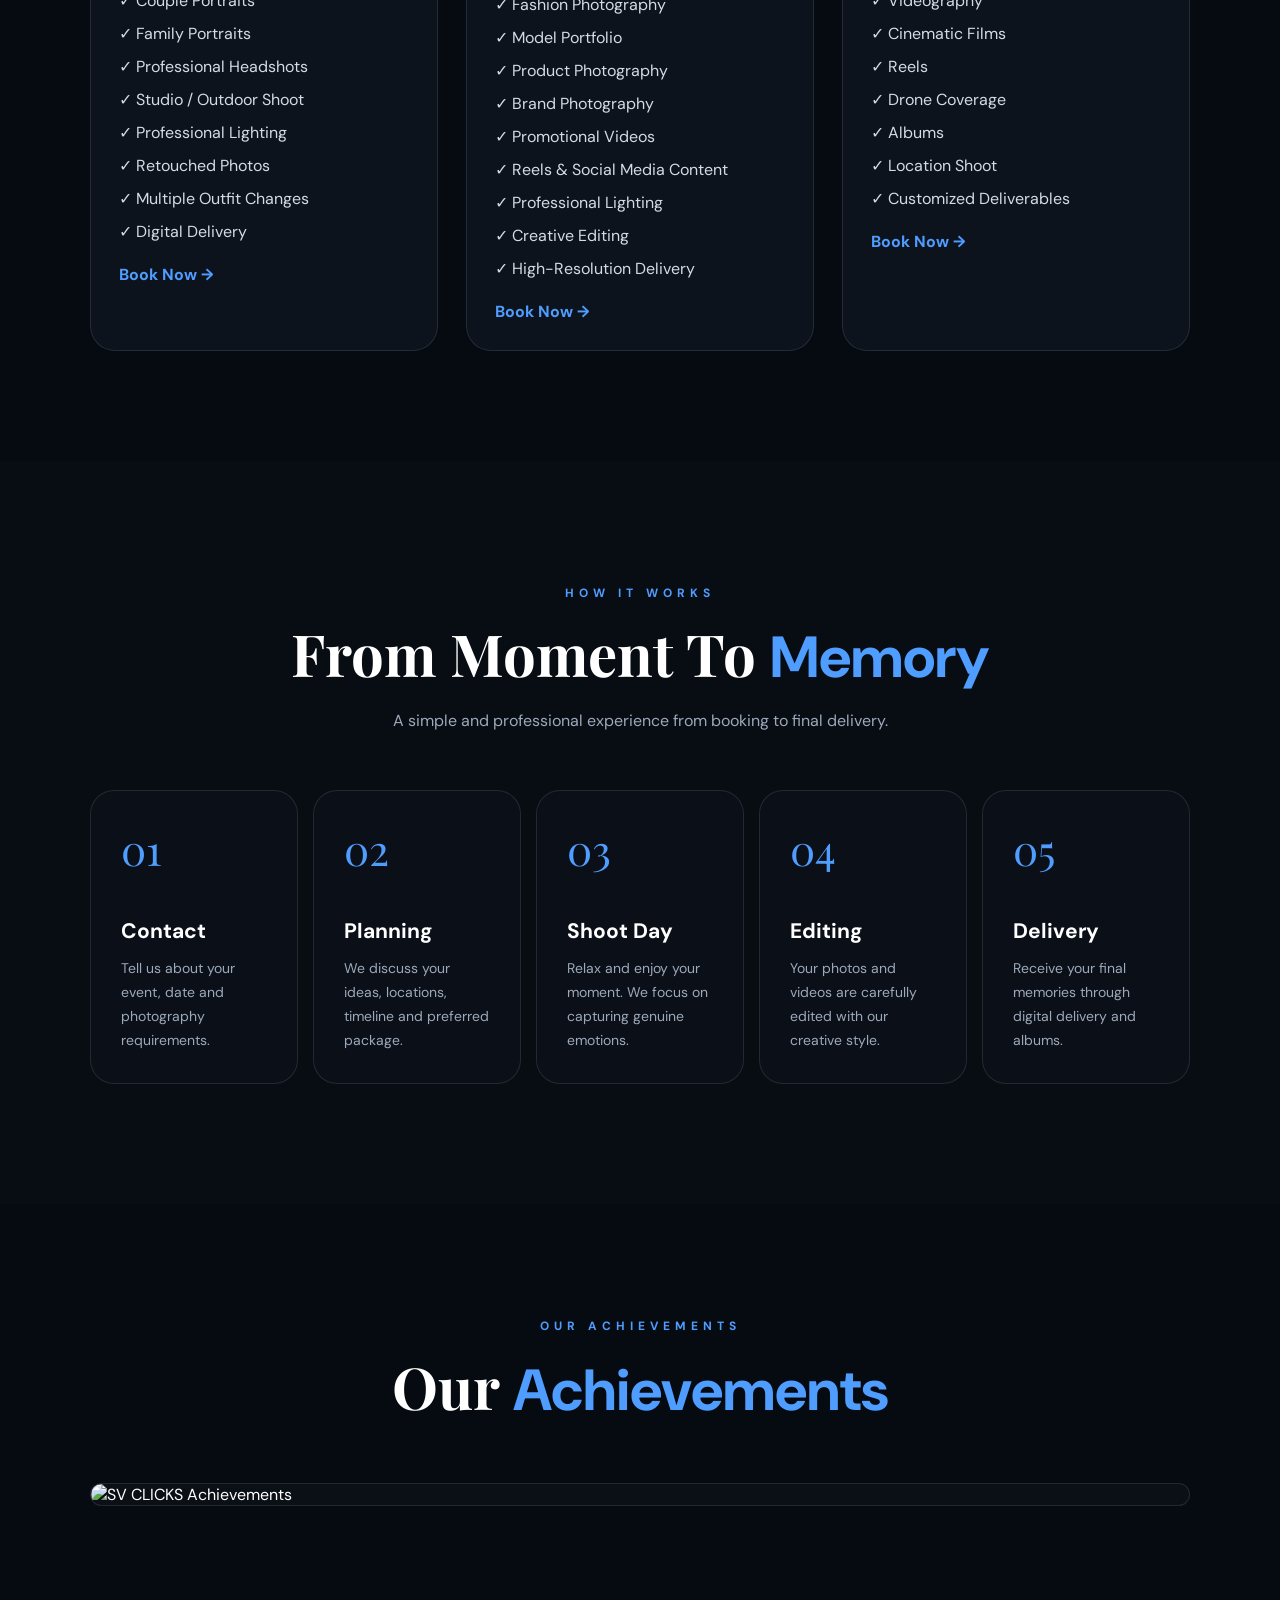
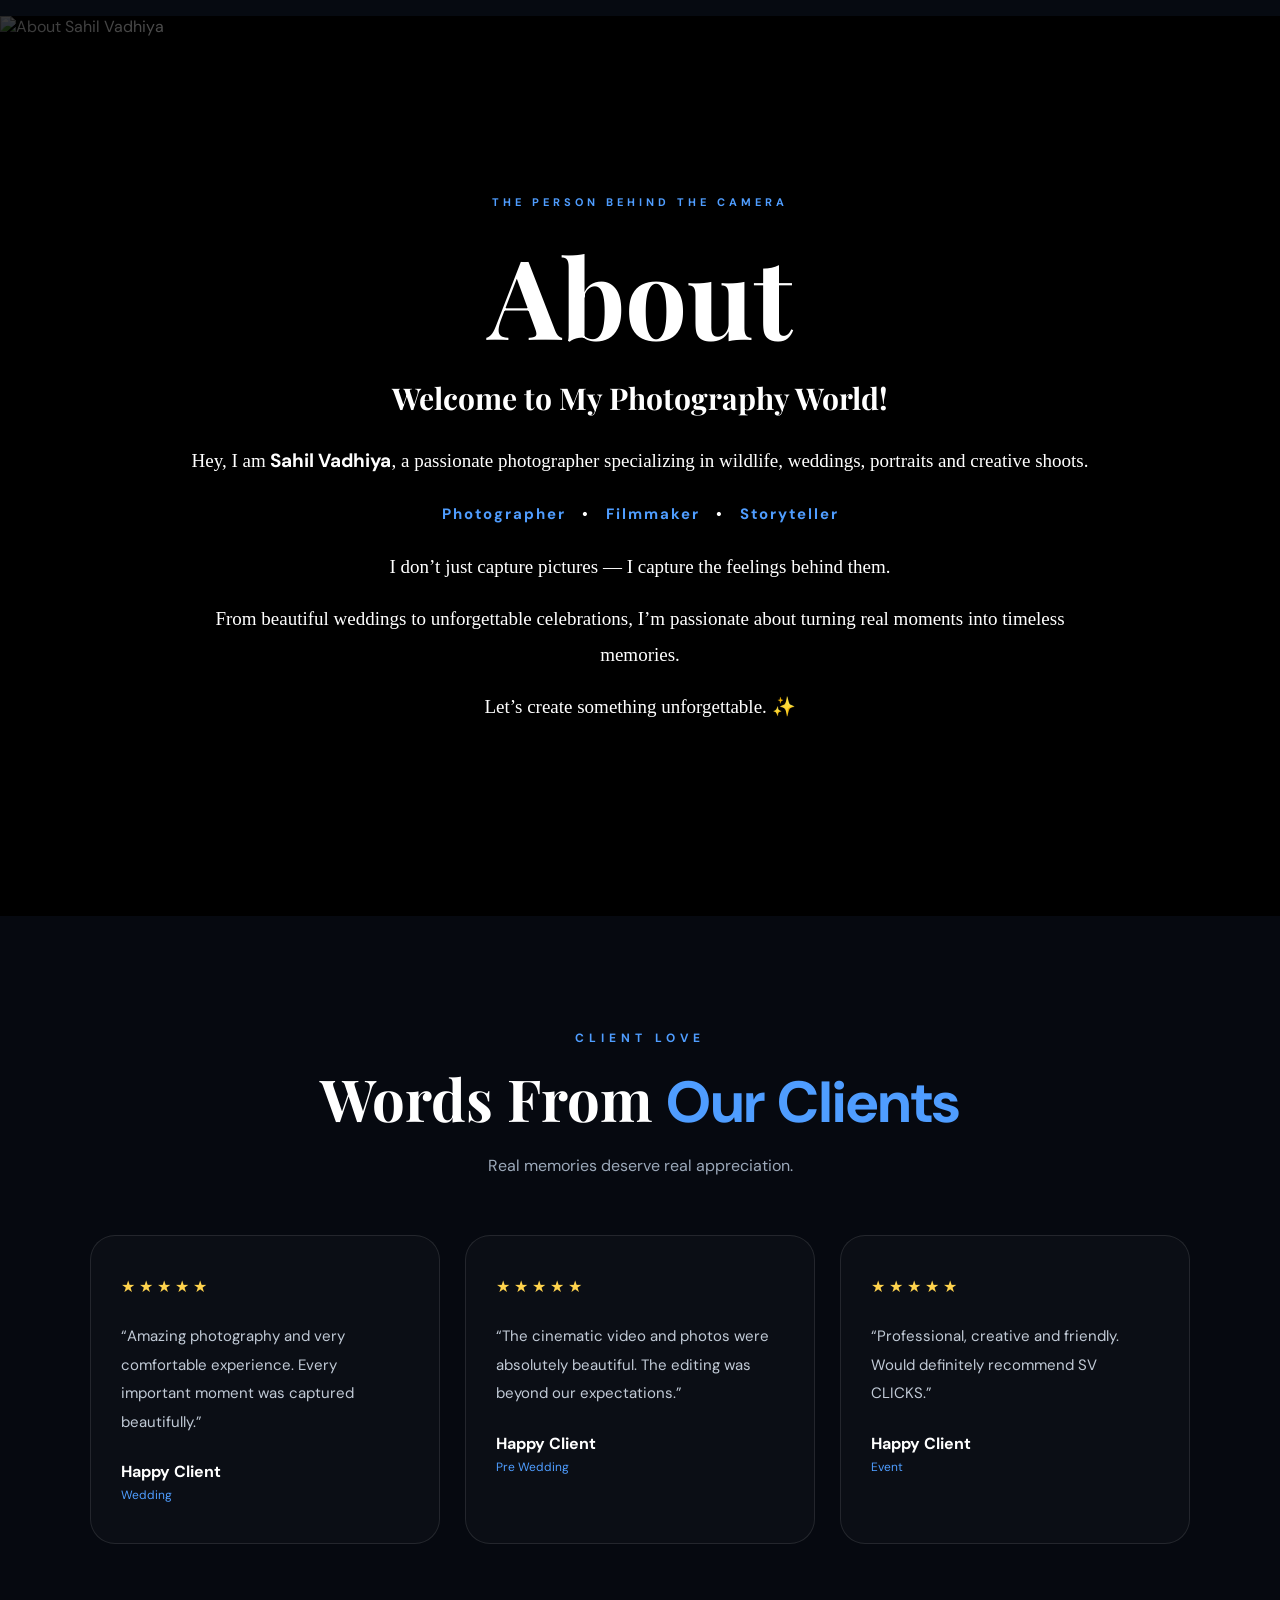
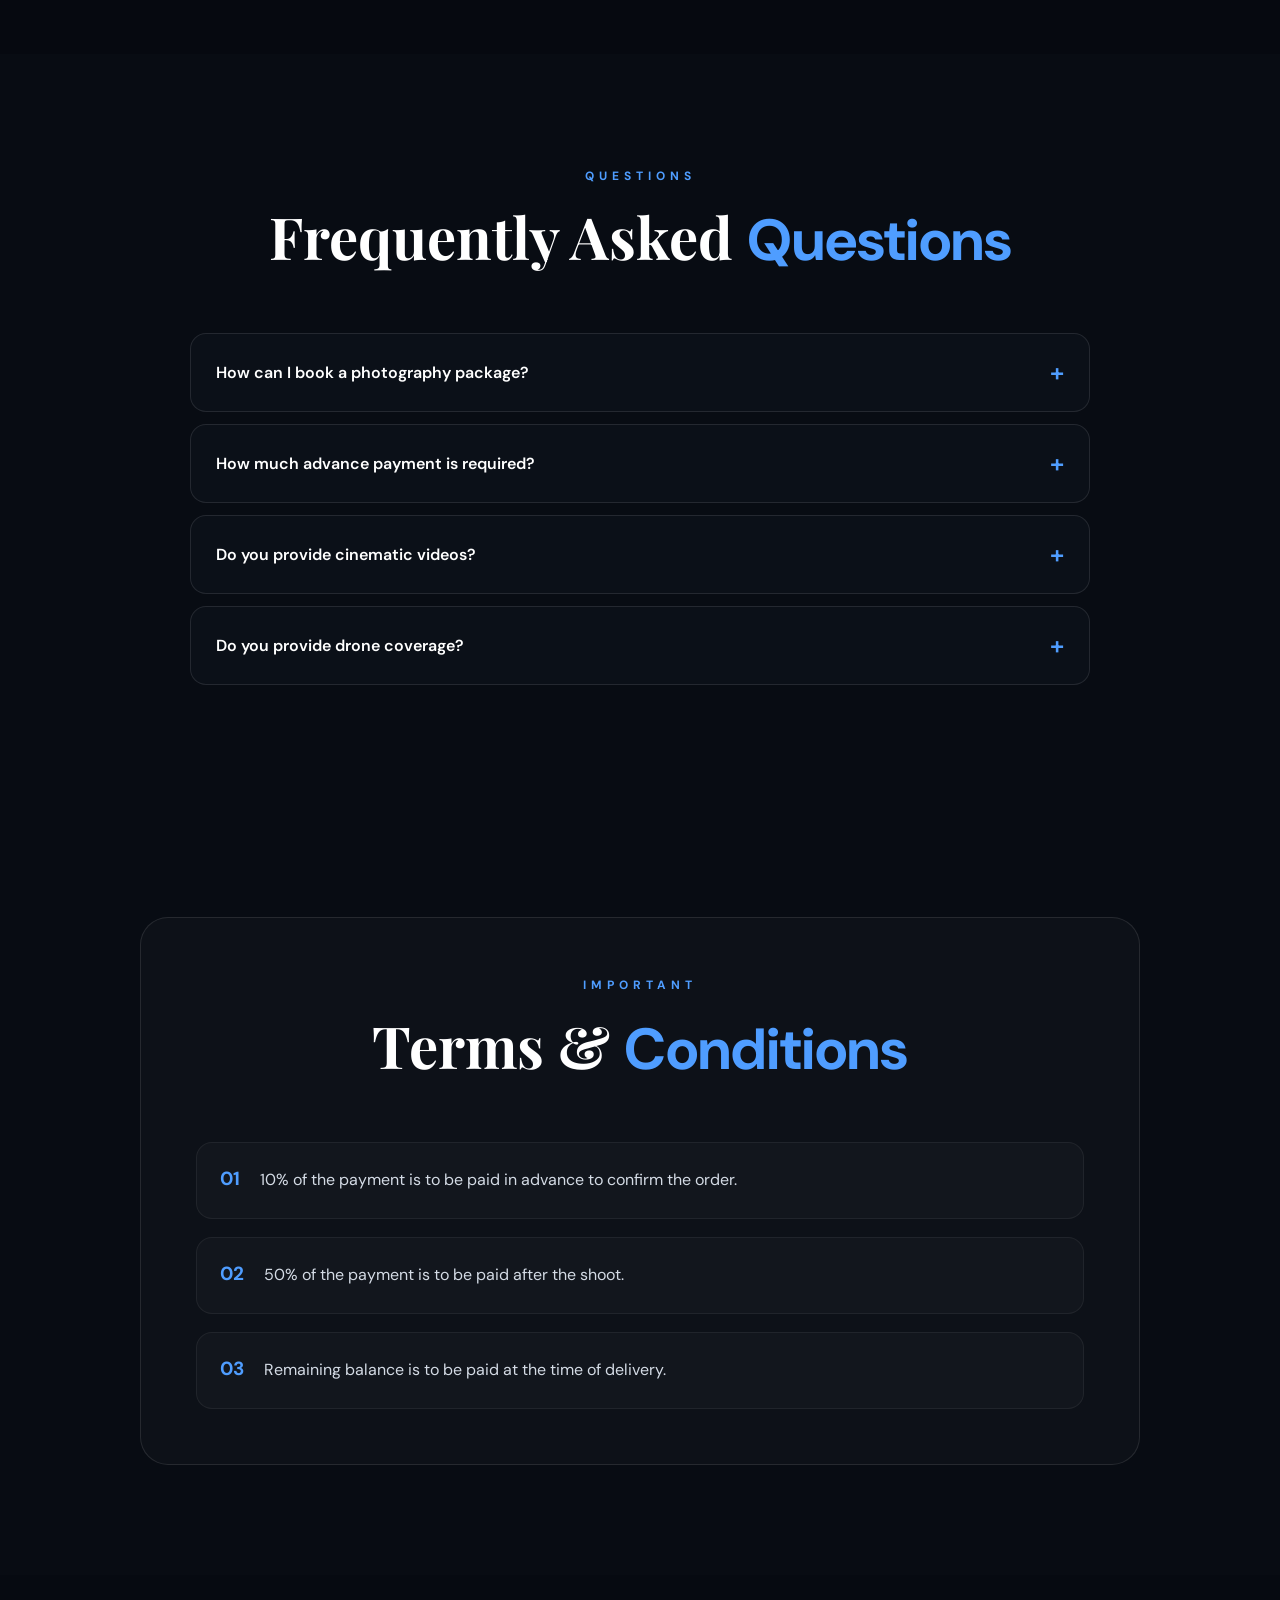
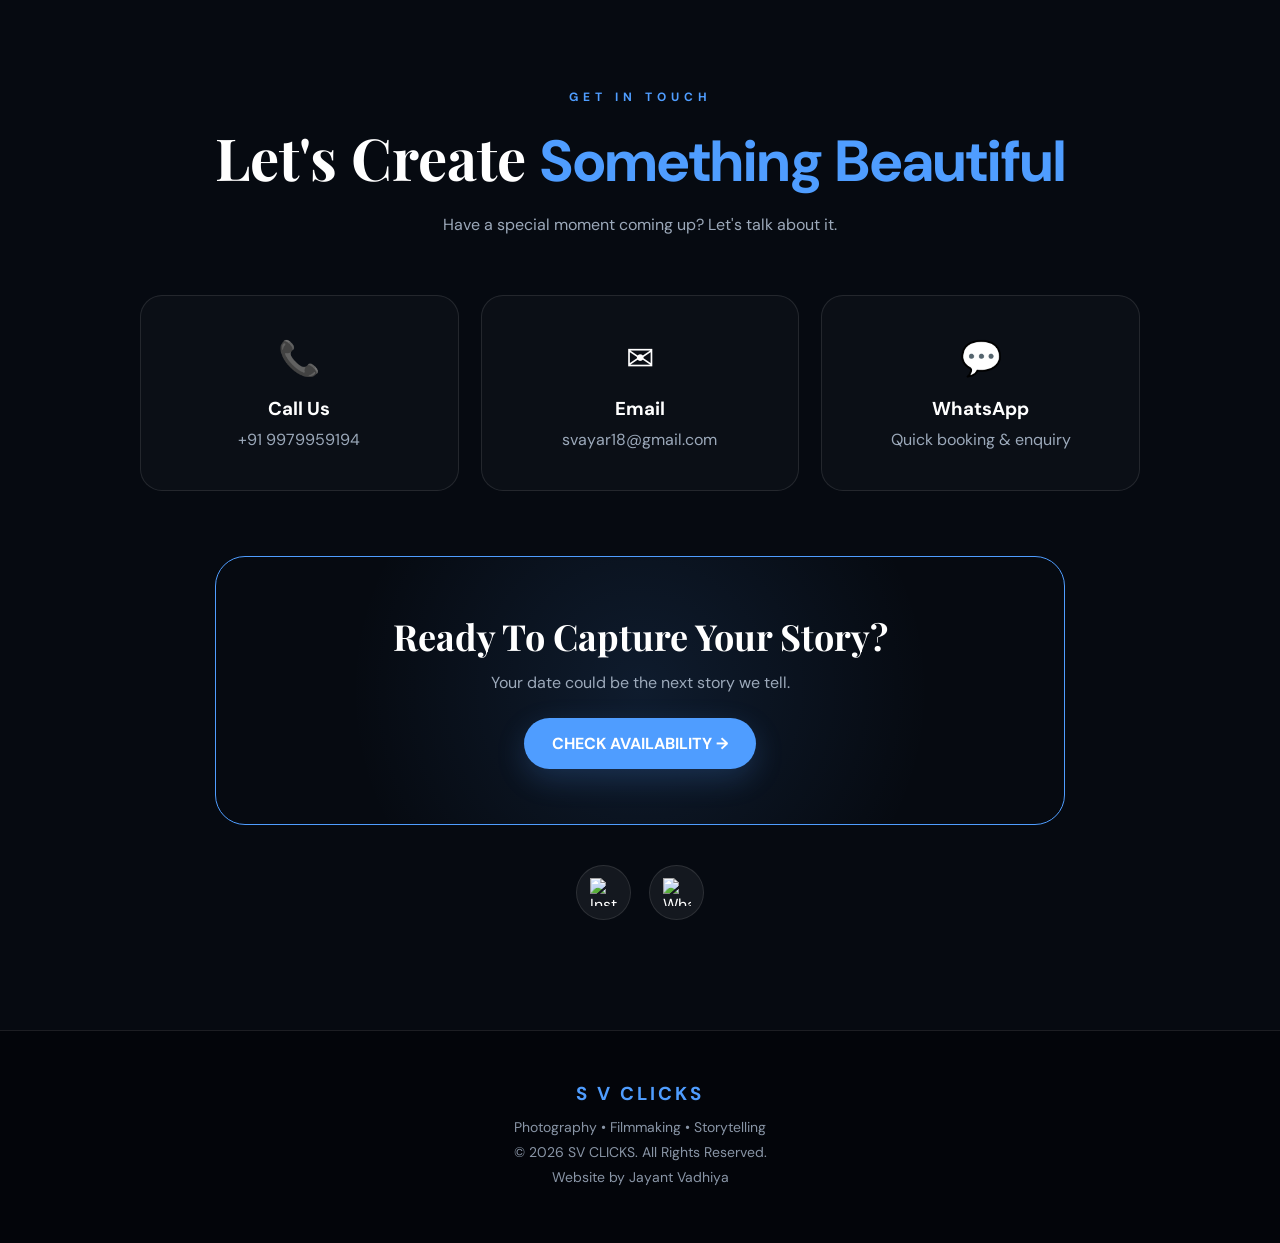
==== commit cd4427d2: "Update index.html" ====
--- a/index.html
+++ b/index.html
@@ -107,7 +107,7 @@
 
 <section class="hero" id="home">
 
-    <img src="s\b.JPG"
+    <img src="s/b.jpg"
          class="hero-image"
          alt="SV CLICKS Photography">
 
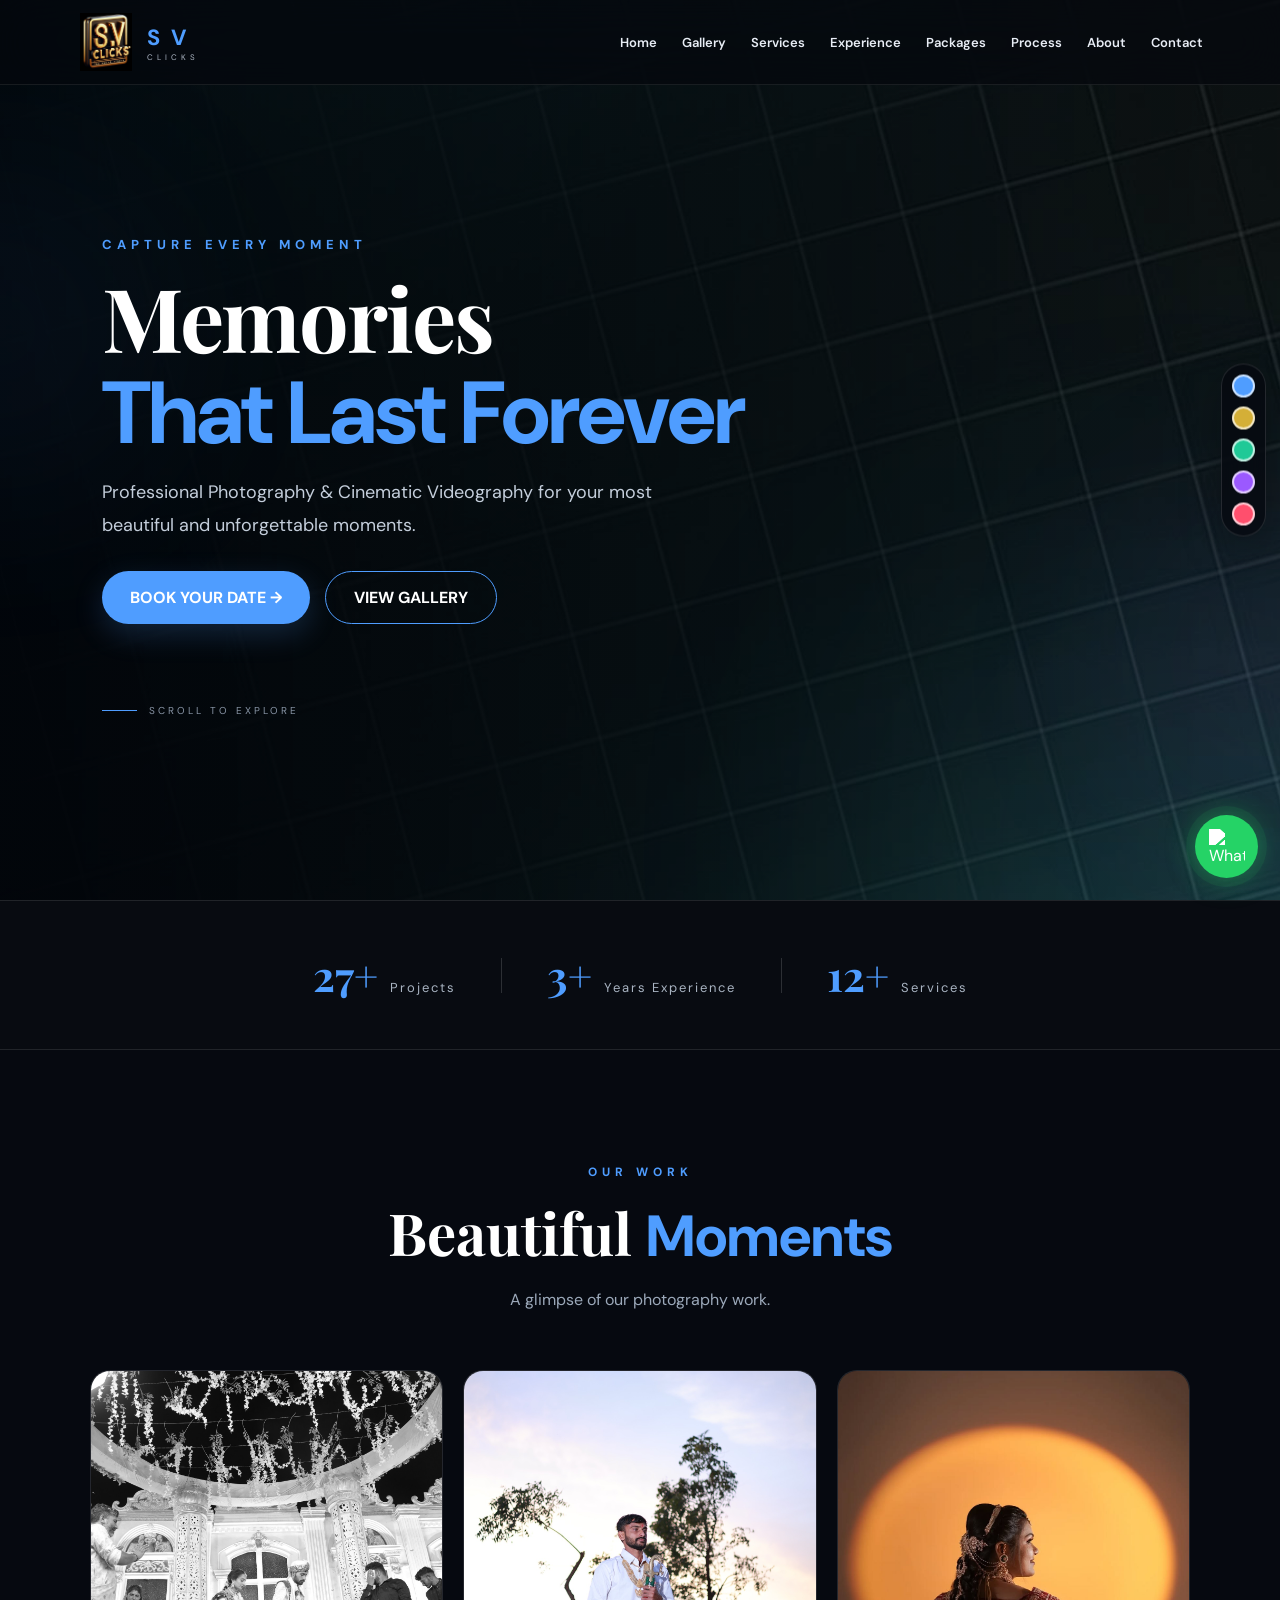
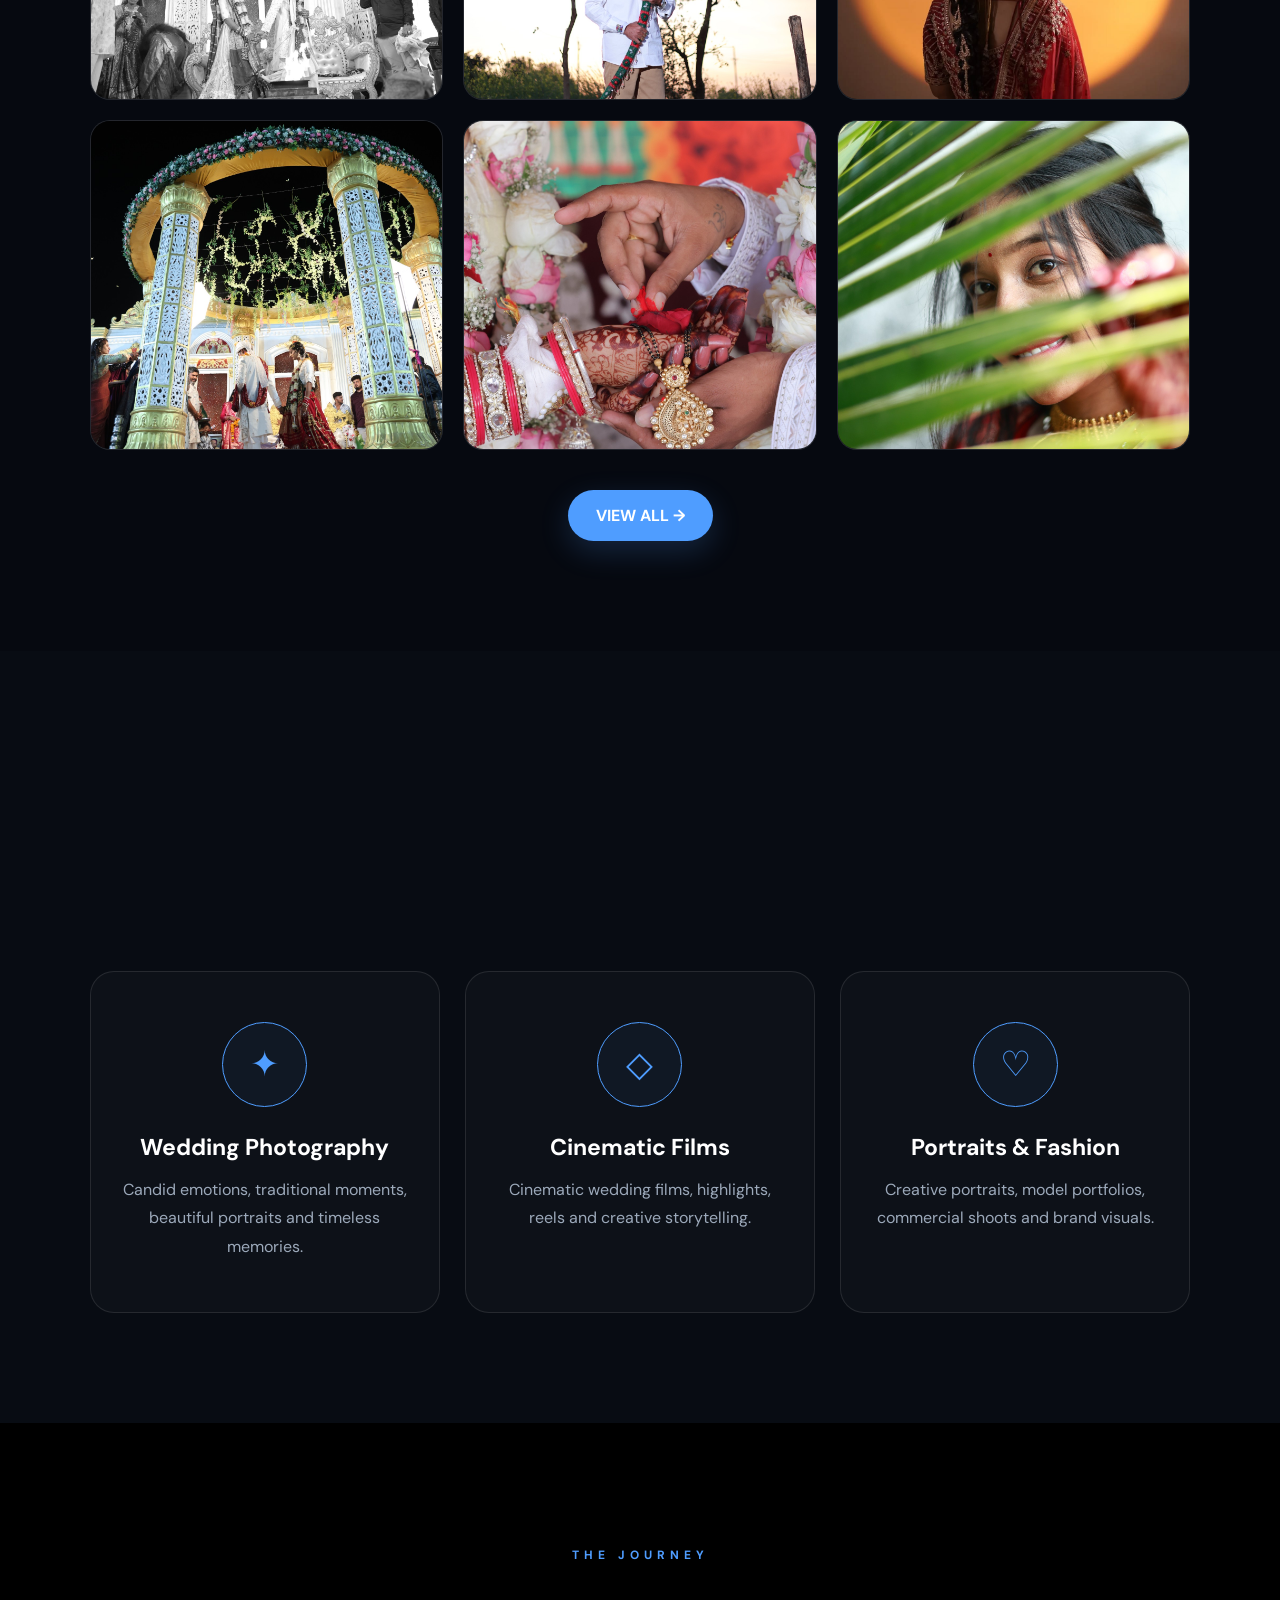
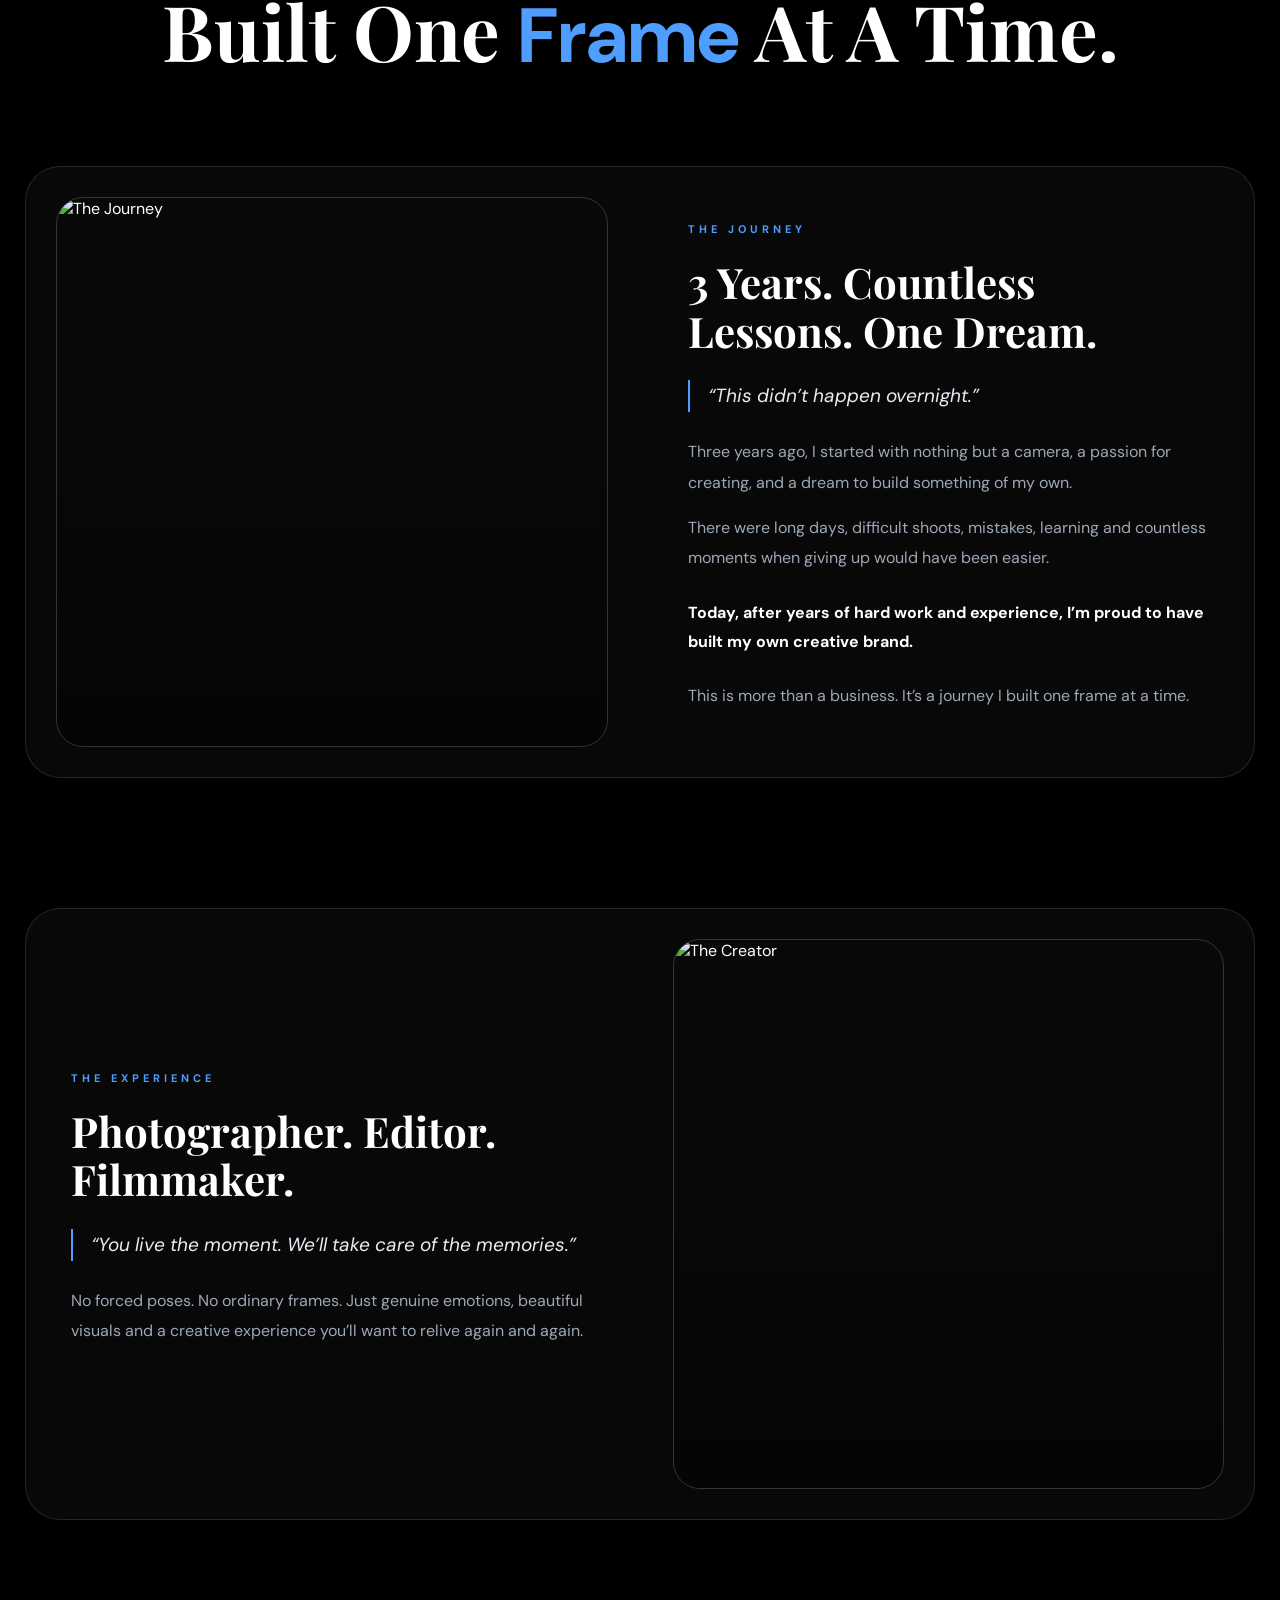
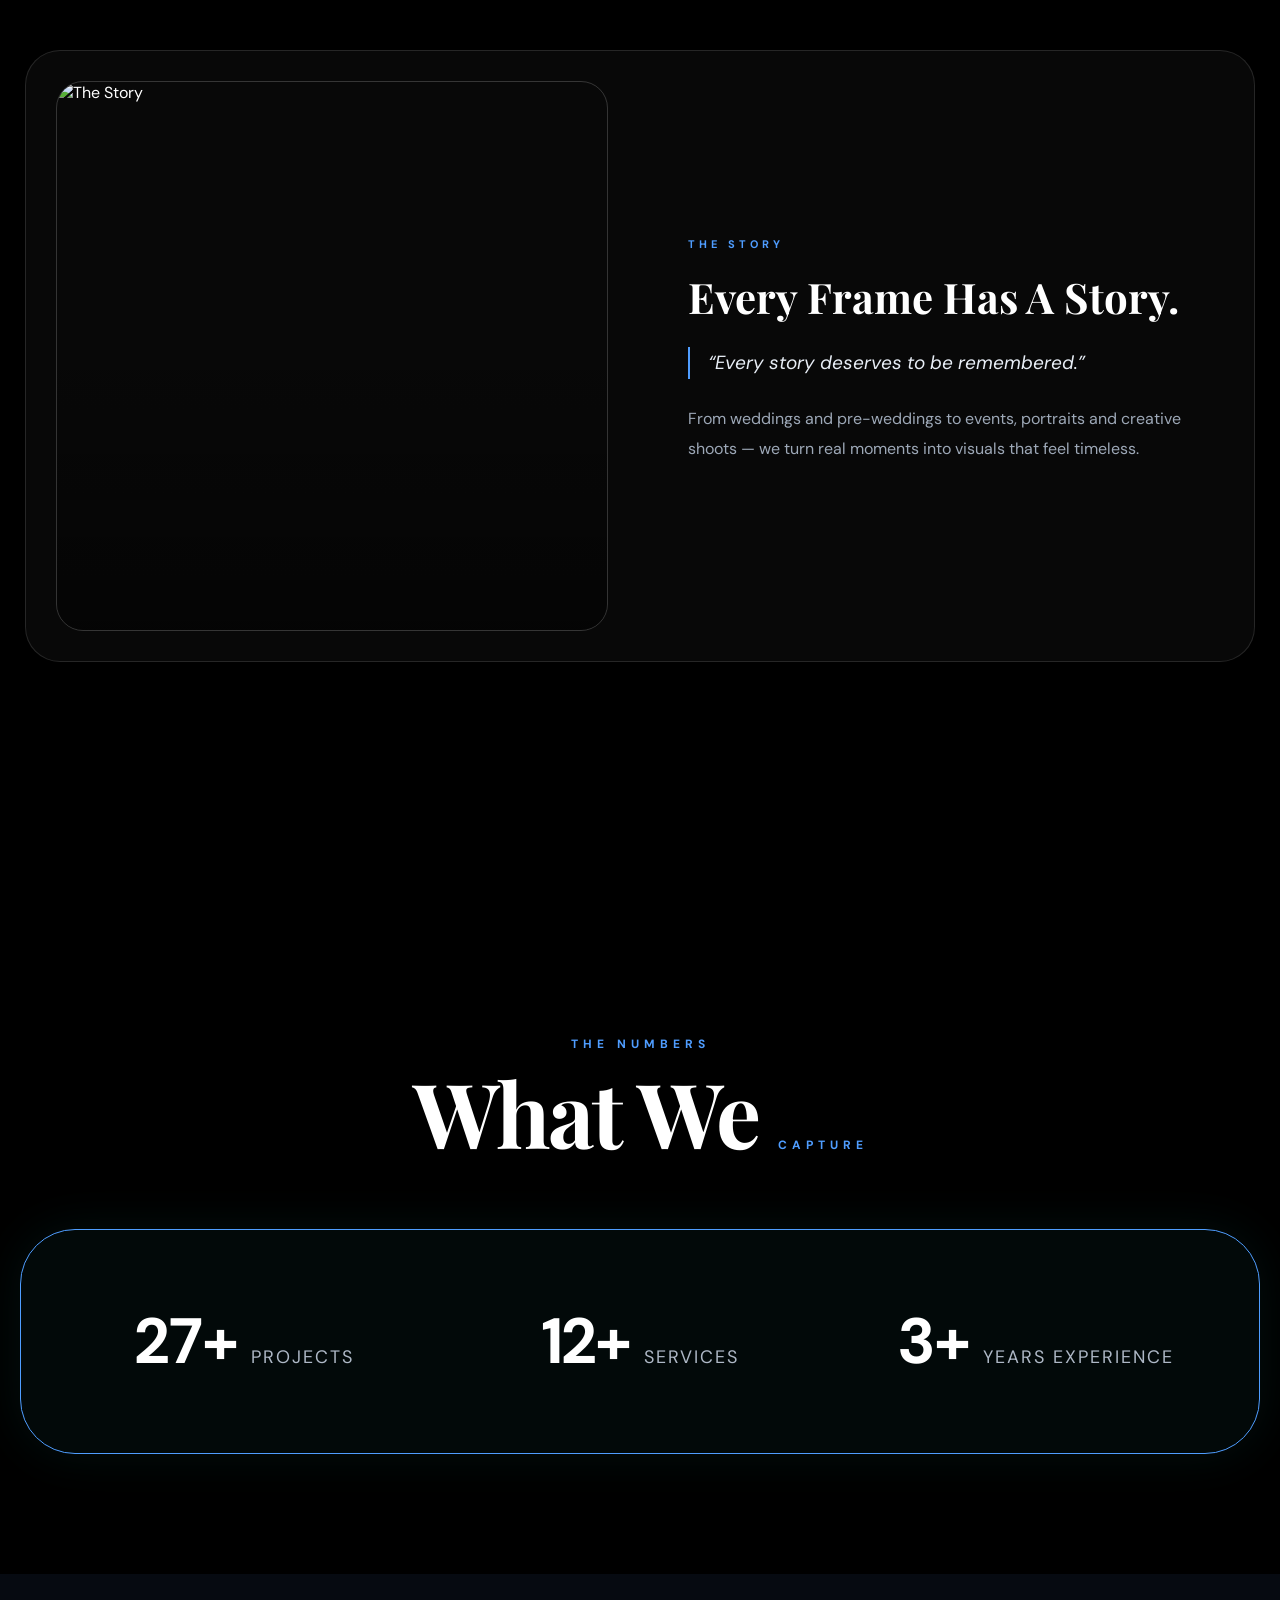
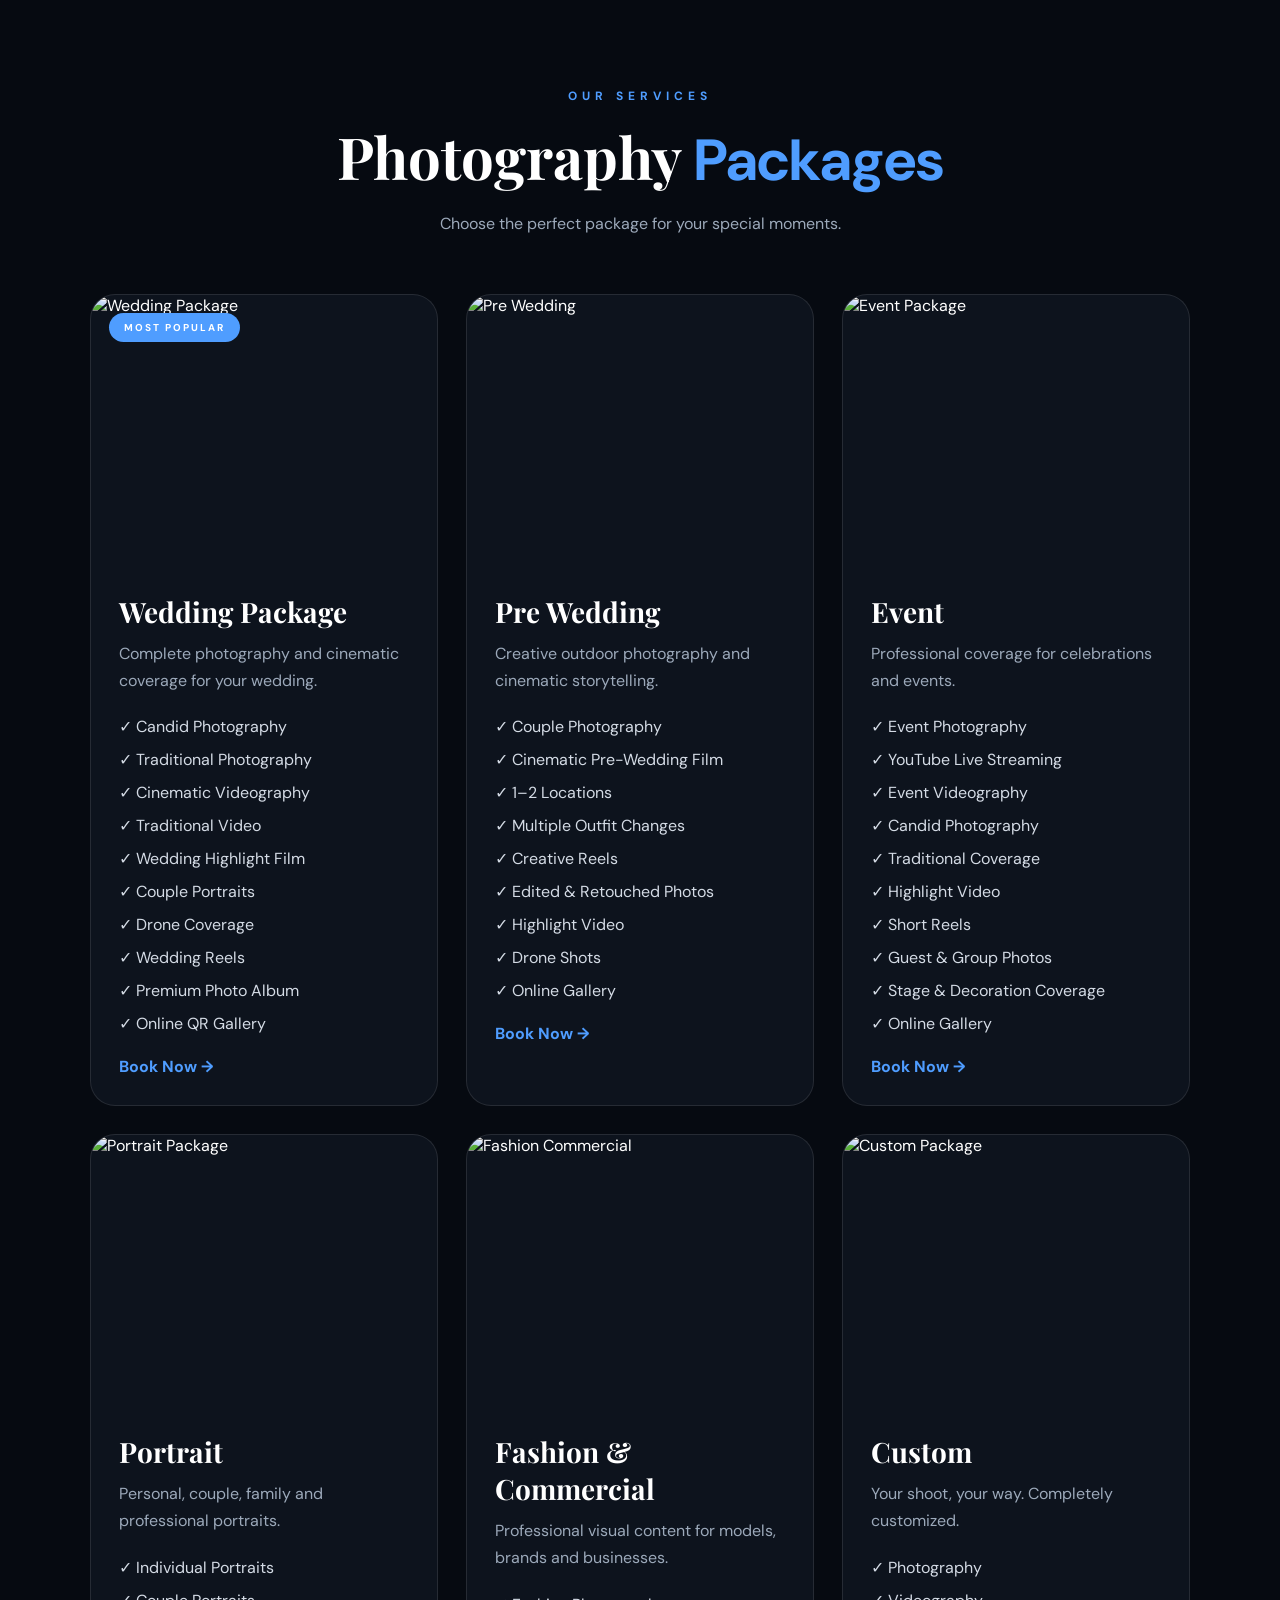
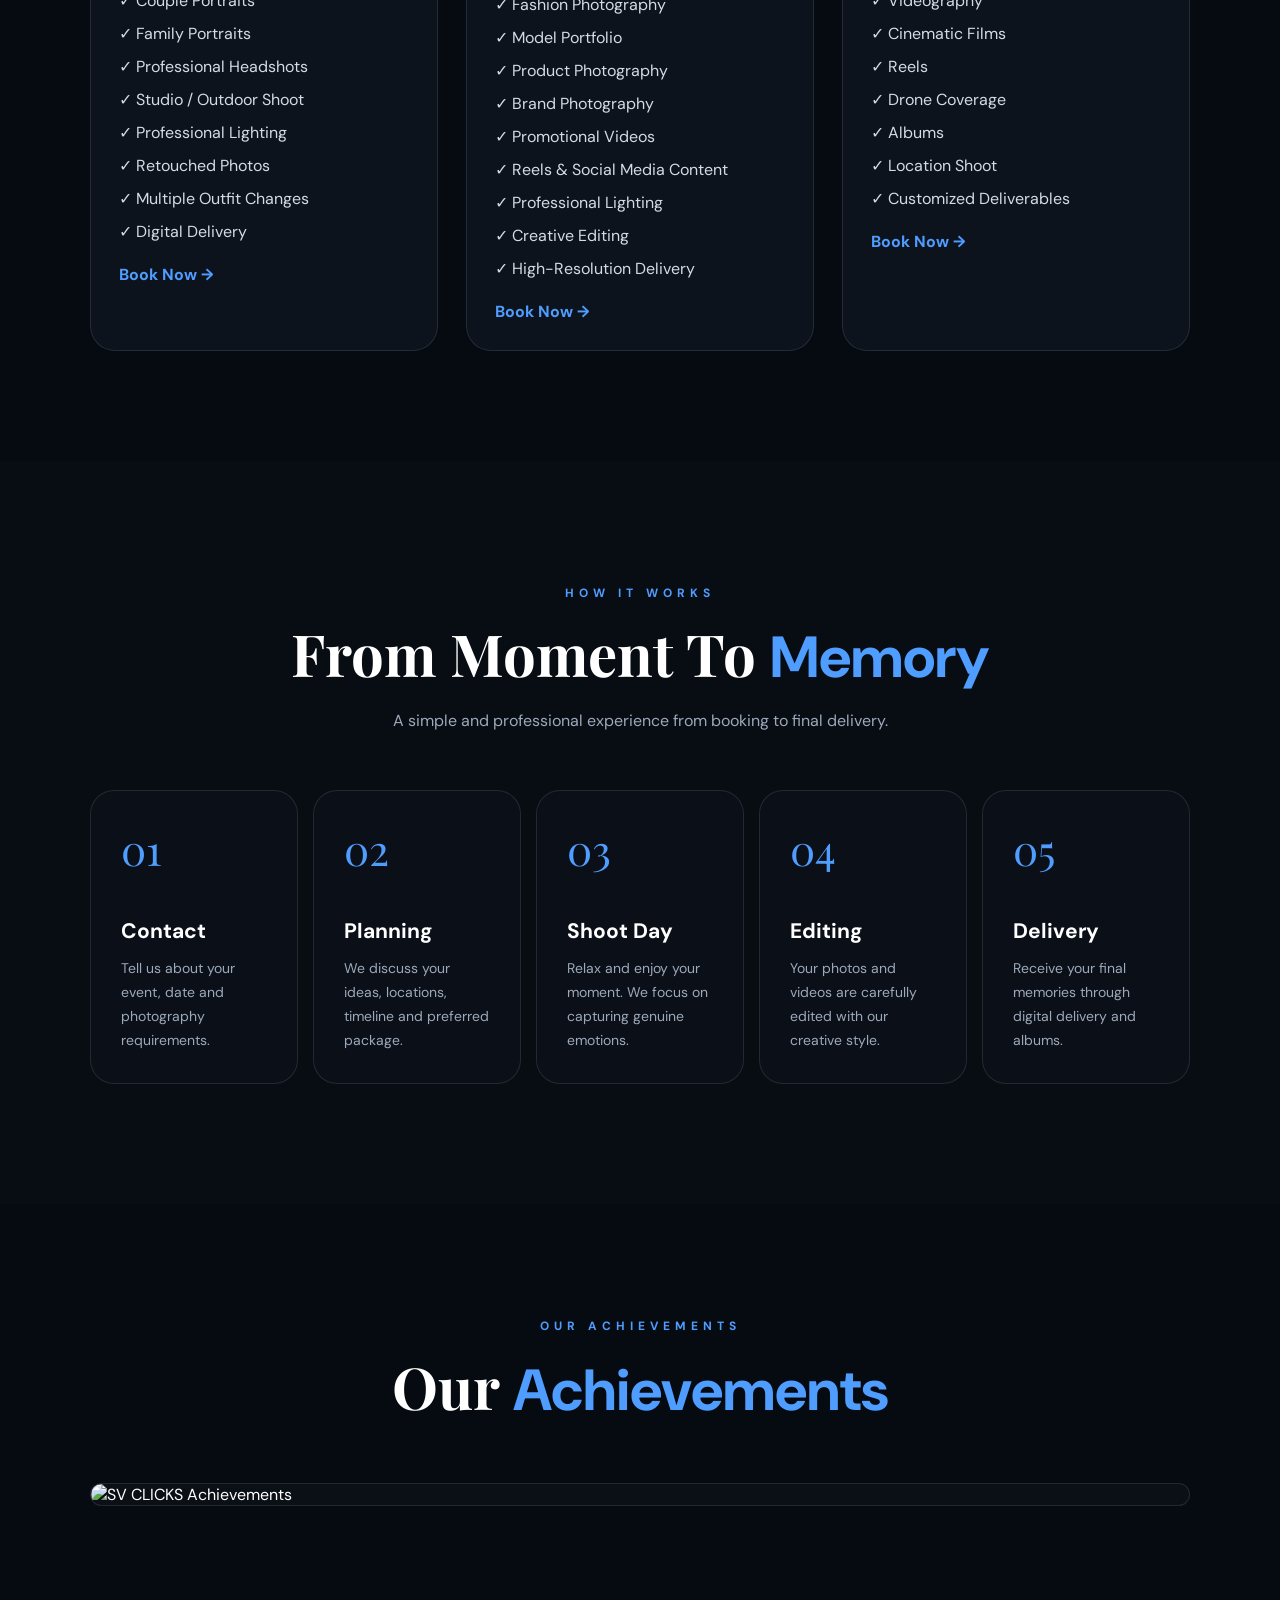
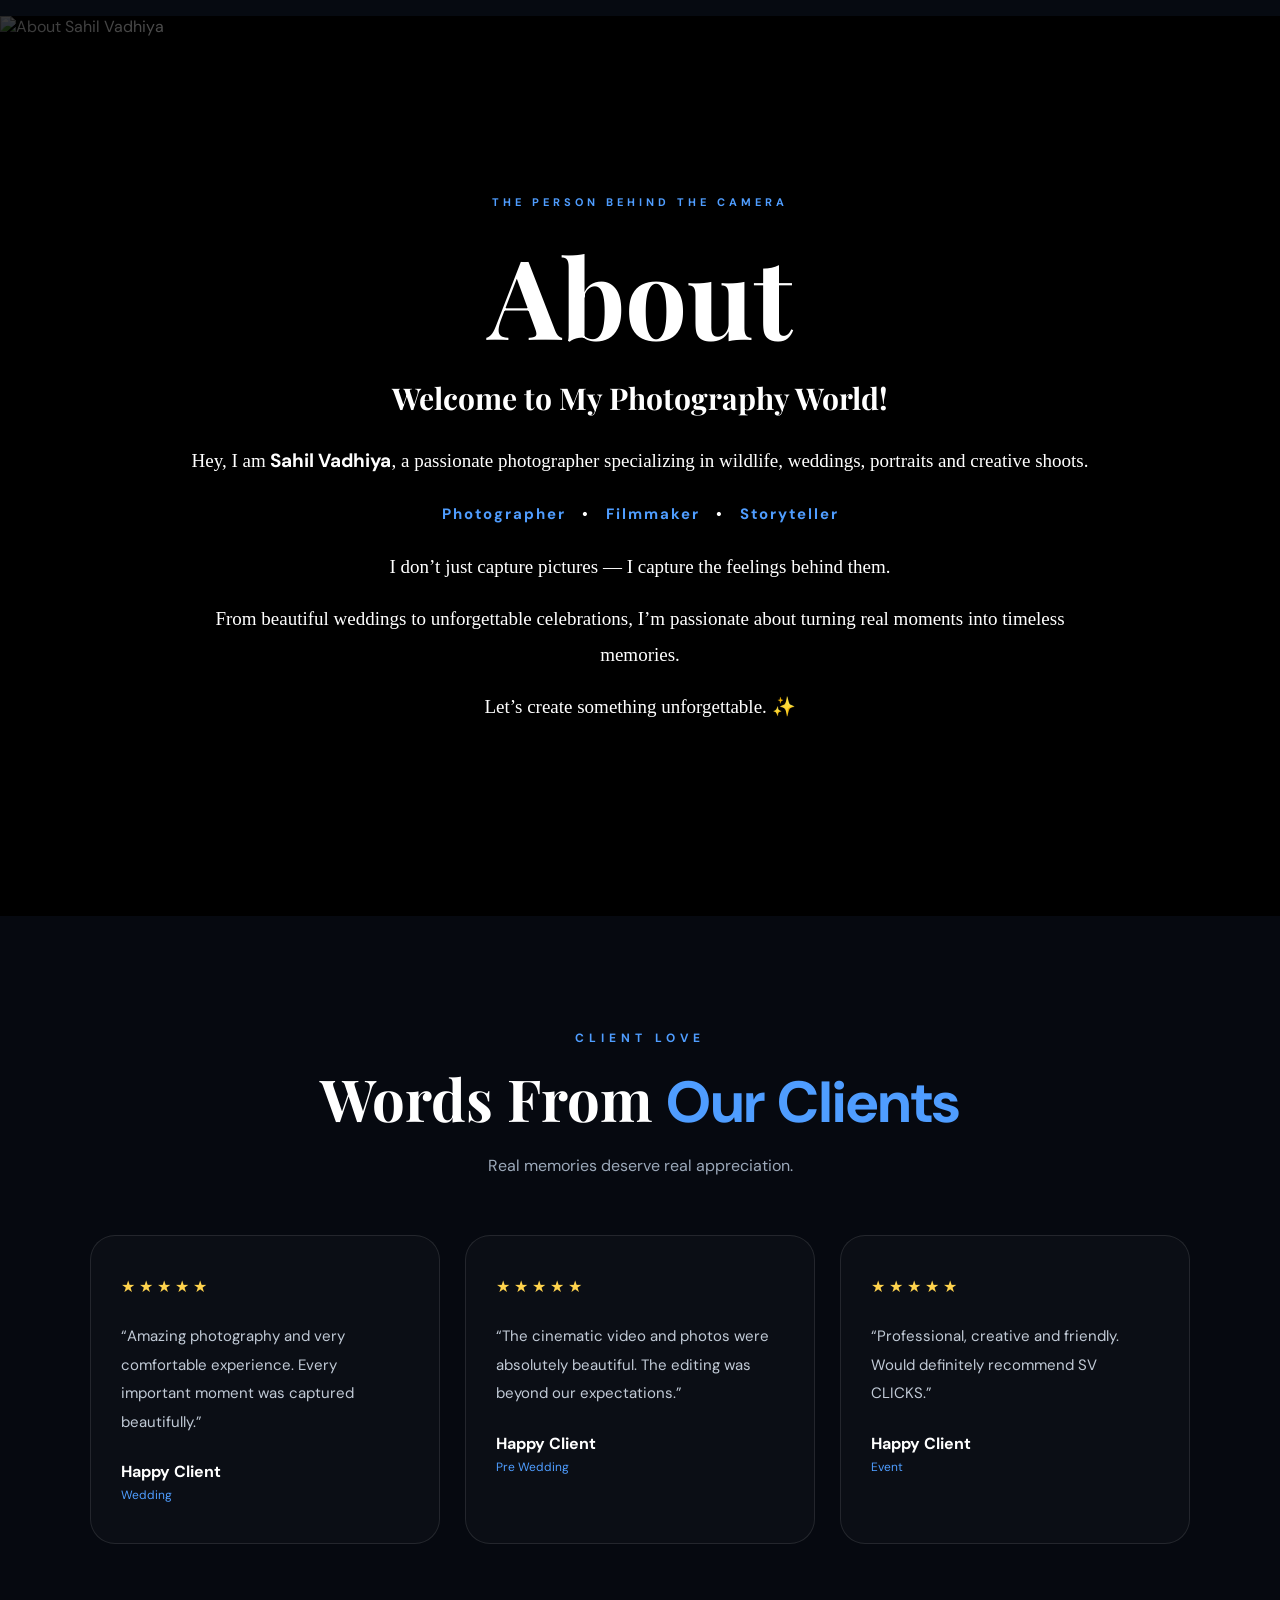
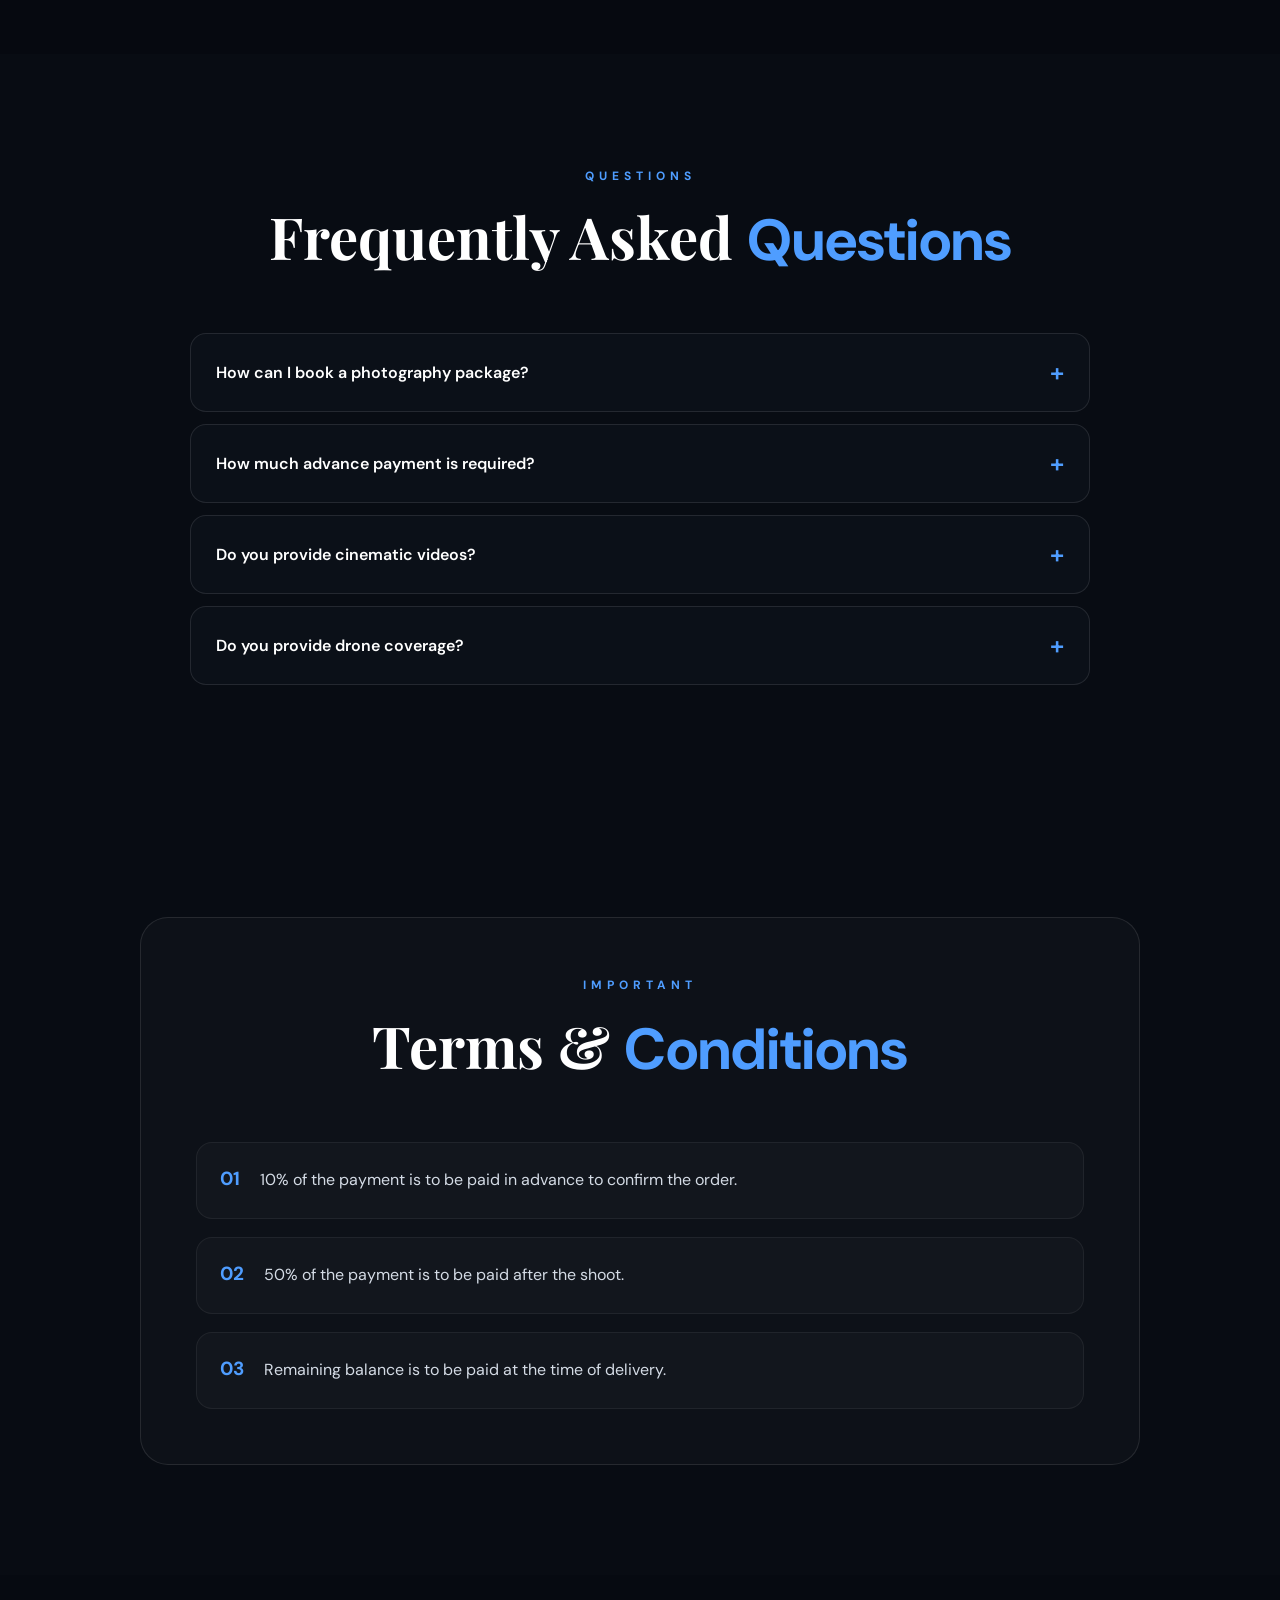
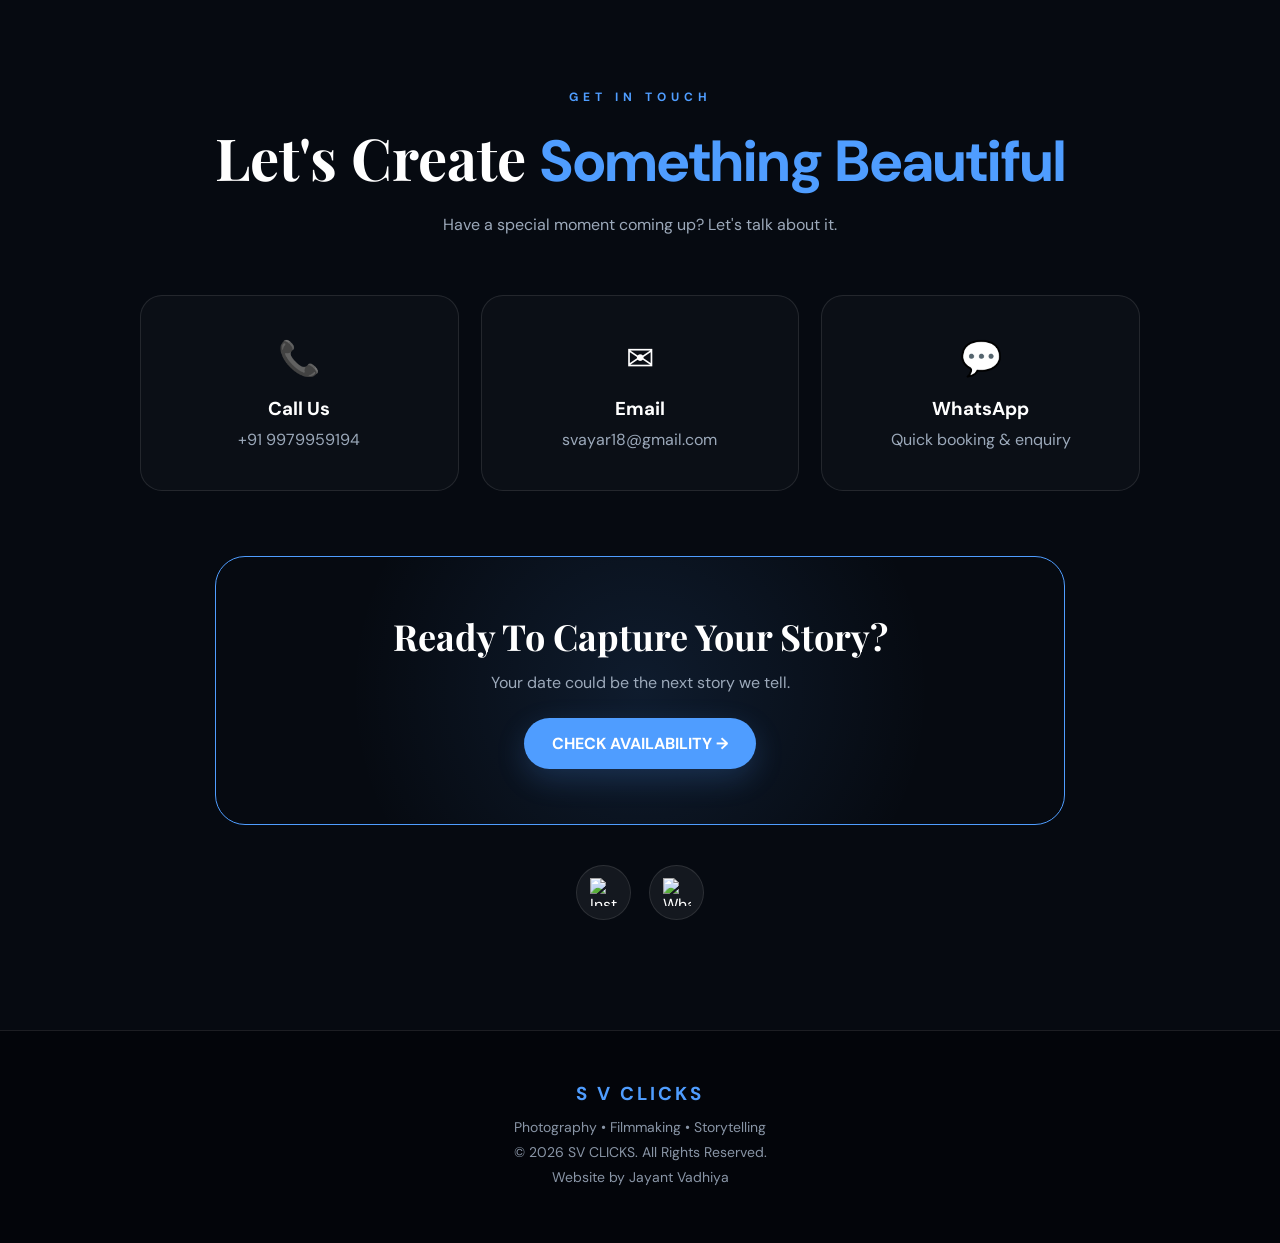
==== commit 9f3847a6: "Update print statement from 'Hello' to 'Goodbye'" ====
--- a/index.html
+++ b/index.html
@@ -213,7 +213,7 @@
 
         <div class="gallery-card">
 
-            <img src="c\09.JPG"
+            <img src="c/09.jpg"
                  alt="Wedding">
 
             <div class="image-title">
@@ -225,7 +225,7 @@
 
         <div class="gallery-card">
 
-            <img src="g\01.JPG"
+            <img src="g/01.jpg"
                  alt="Pre Wedding">
 
             <div class="image-title">
@@ -237,7 +237,7 @@
 
         <div class="gallery-card">
 
-            <img src="b\02.JPG"
+            <img src="b/02.jpg"
                  alt="Baby Shoot">
 
             <div class="image-title">
@@ -249,7 +249,7 @@
 
         <div class="gallery-card">
 
-            <img src="w\02.JPG"
+            <img src="w/02.jpg"
                  alt="Bride">
 
             <div class="image-title">
@@ -261,7 +261,7 @@
 
         <div class="gallery-card">
 
-            <img src="w\11.JPG"
+            <img src="w/11.jpg"
                  alt="Couple">
 
             <div class="image-title">
@@ -273,7 +273,7 @@
 
         <div class="gallery-card">
 
-            <img src="b\01.JPG"
+            <img src="b/01.jpg"
                  alt="Birthday">
 
             <div class="image-title">
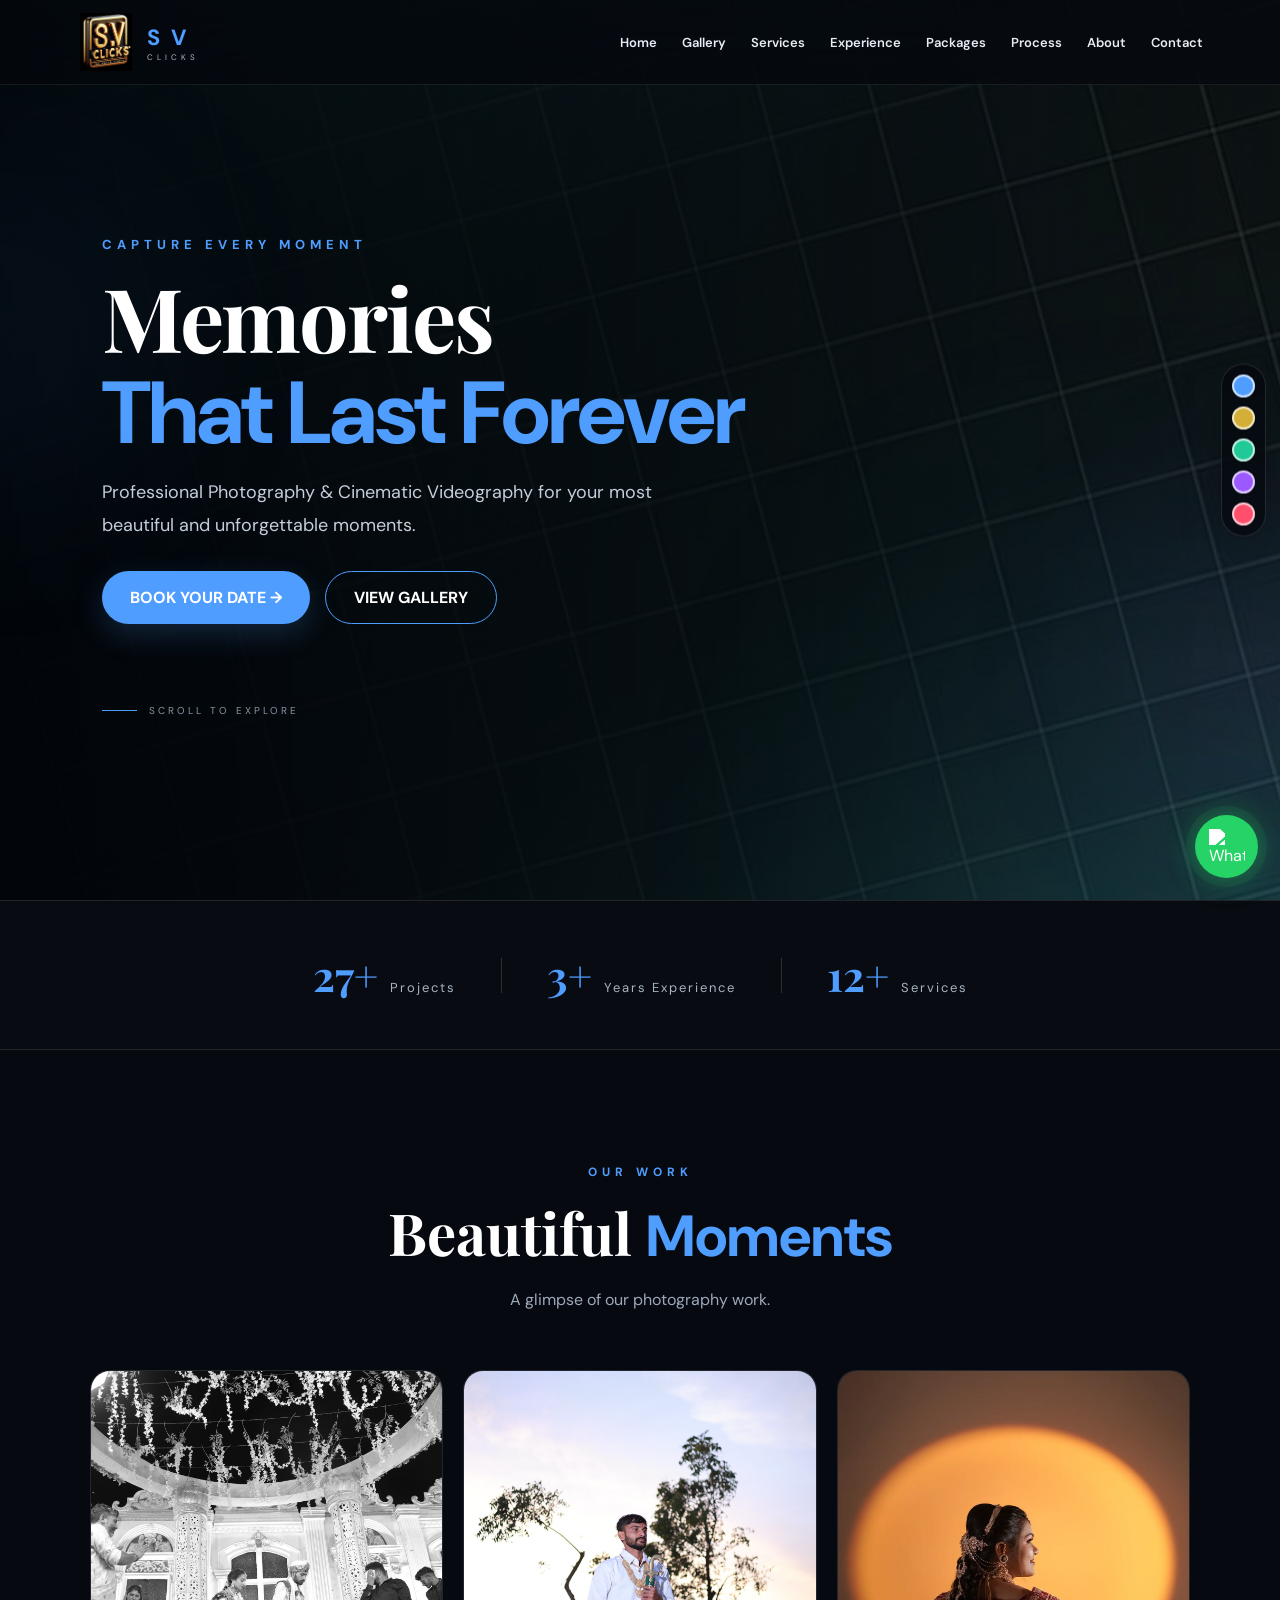
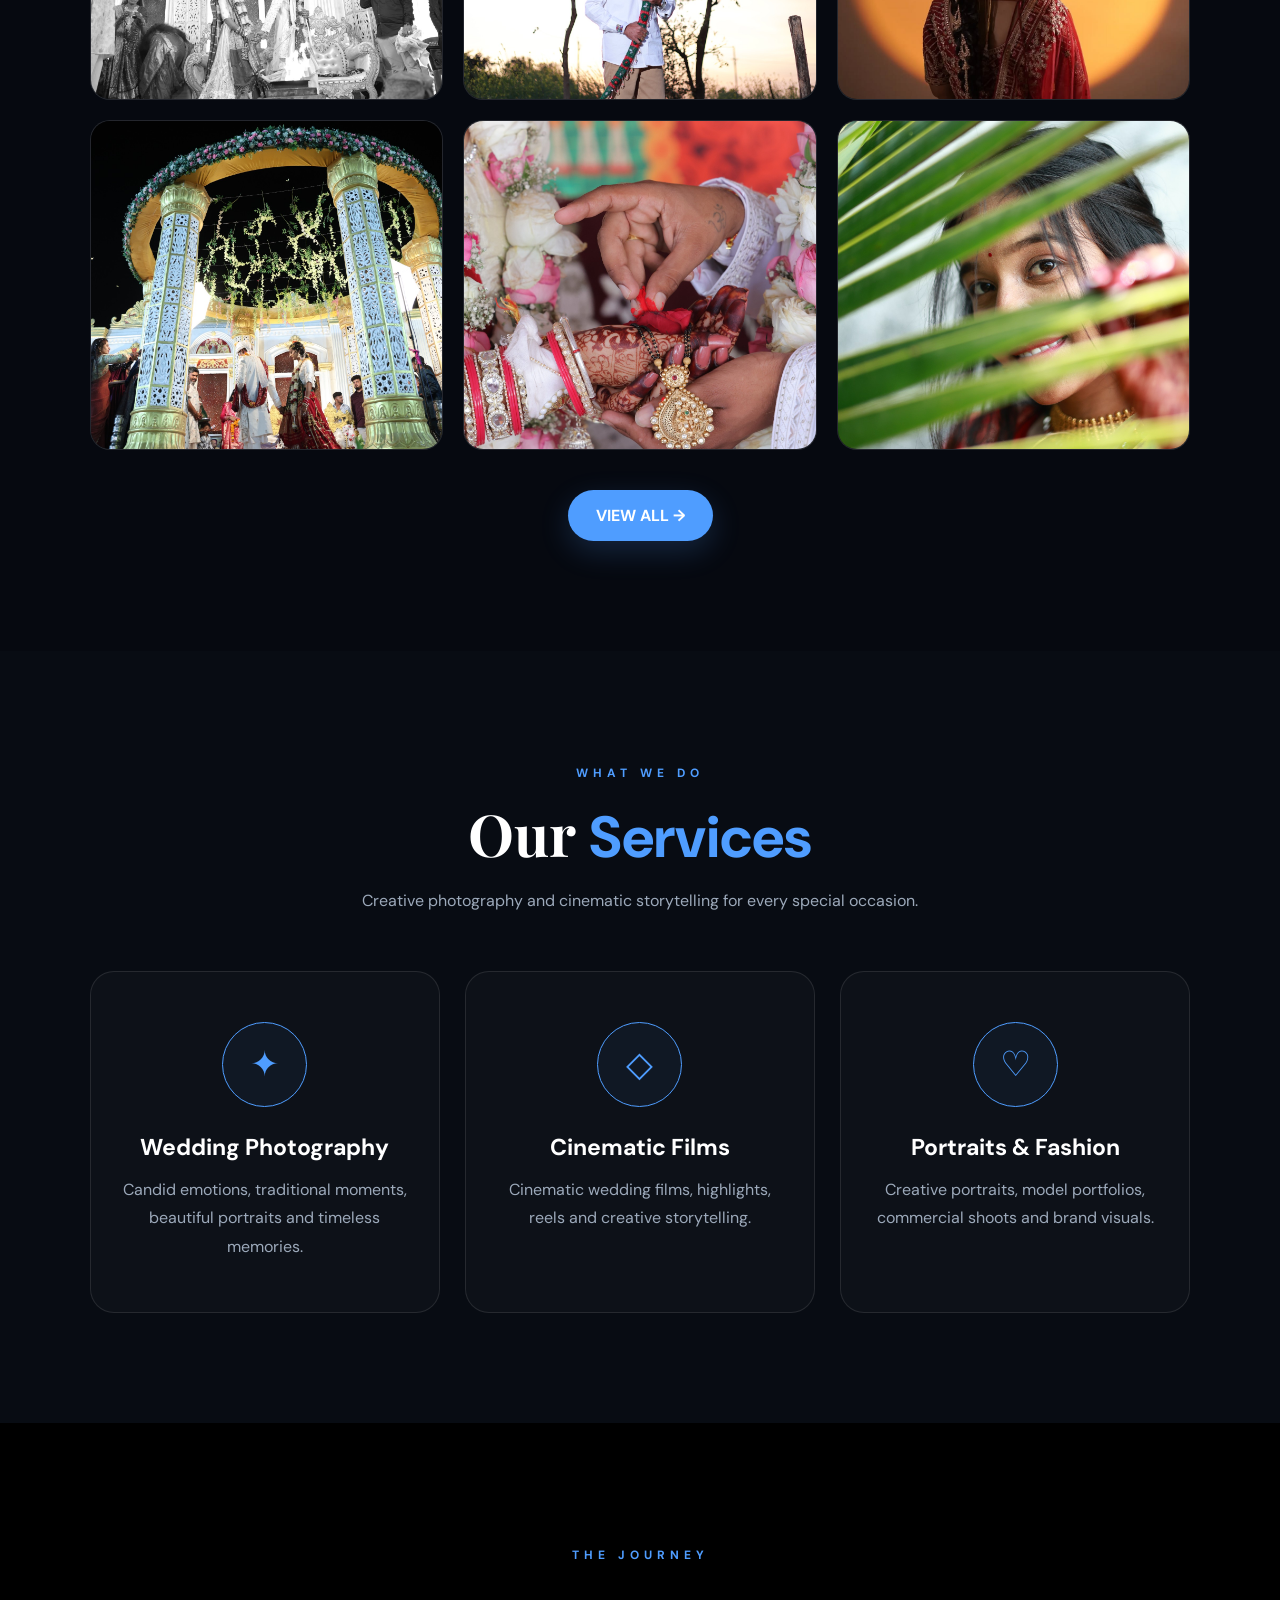
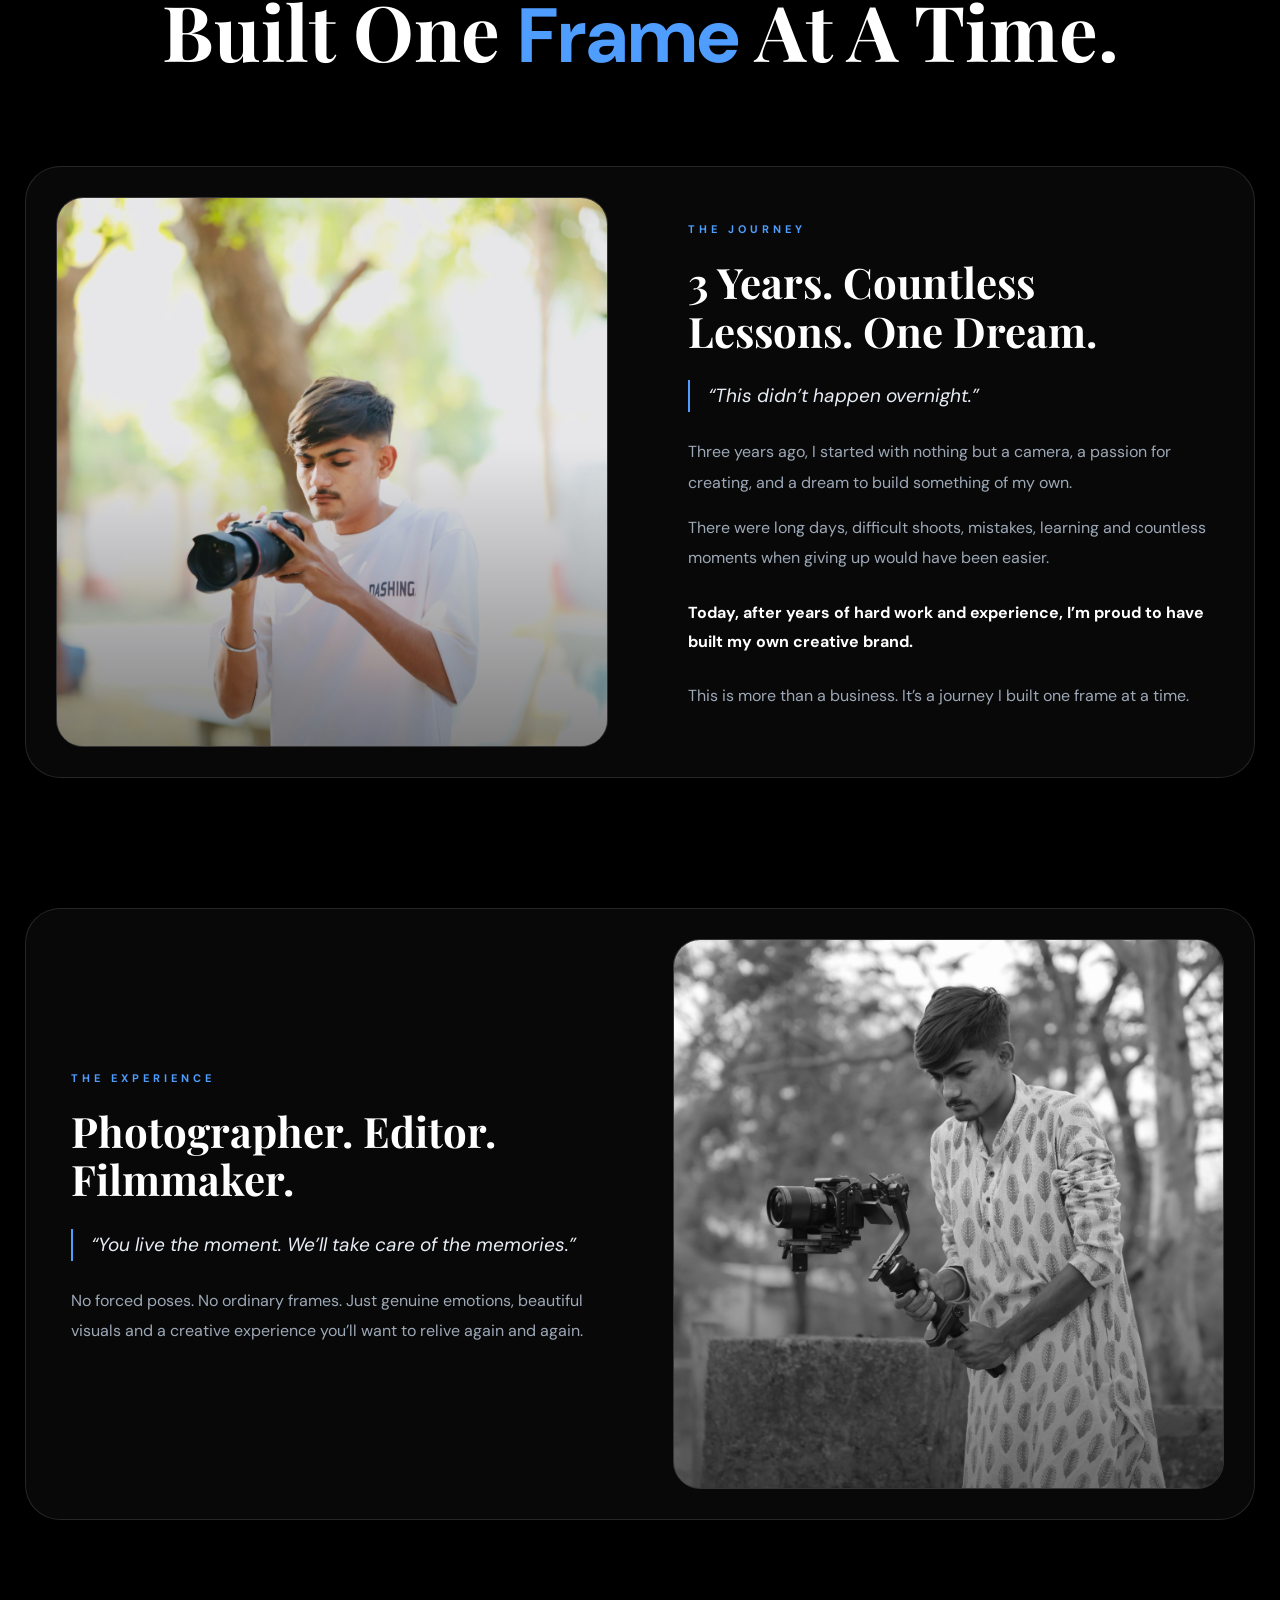
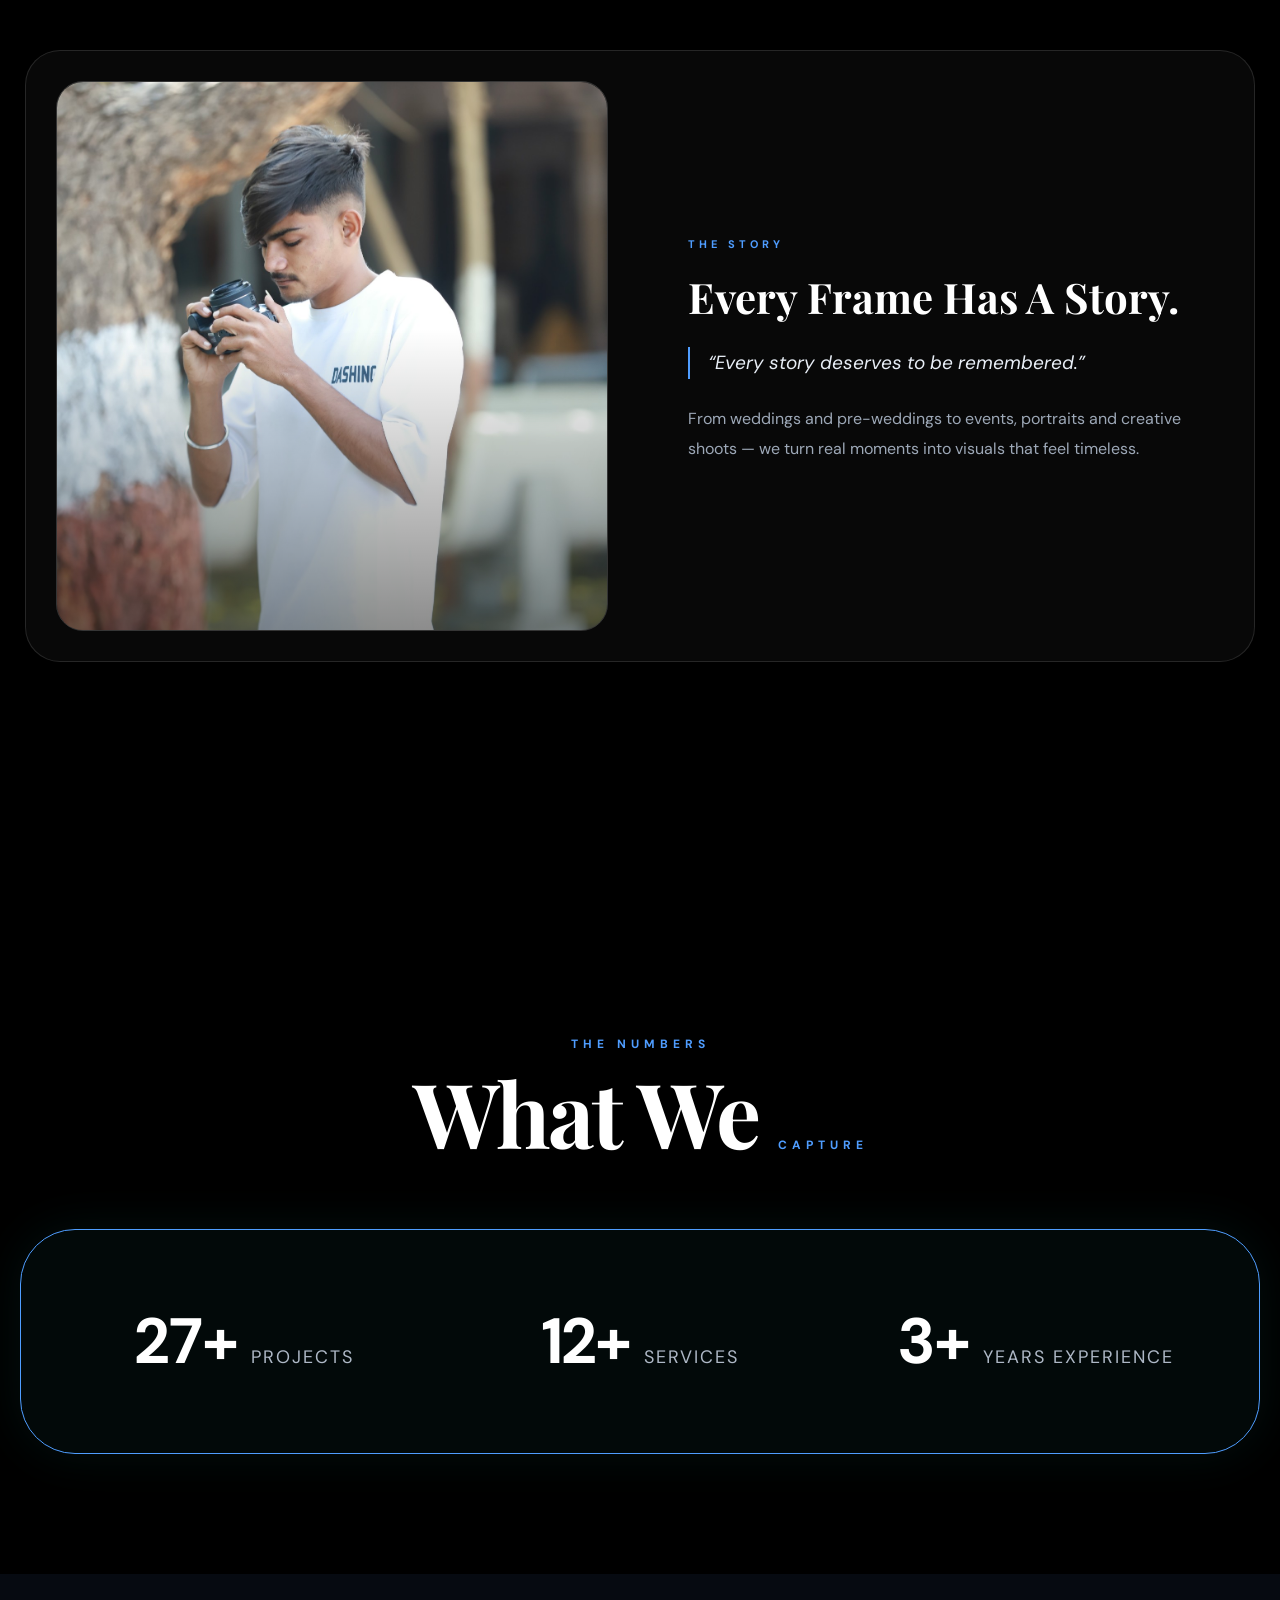
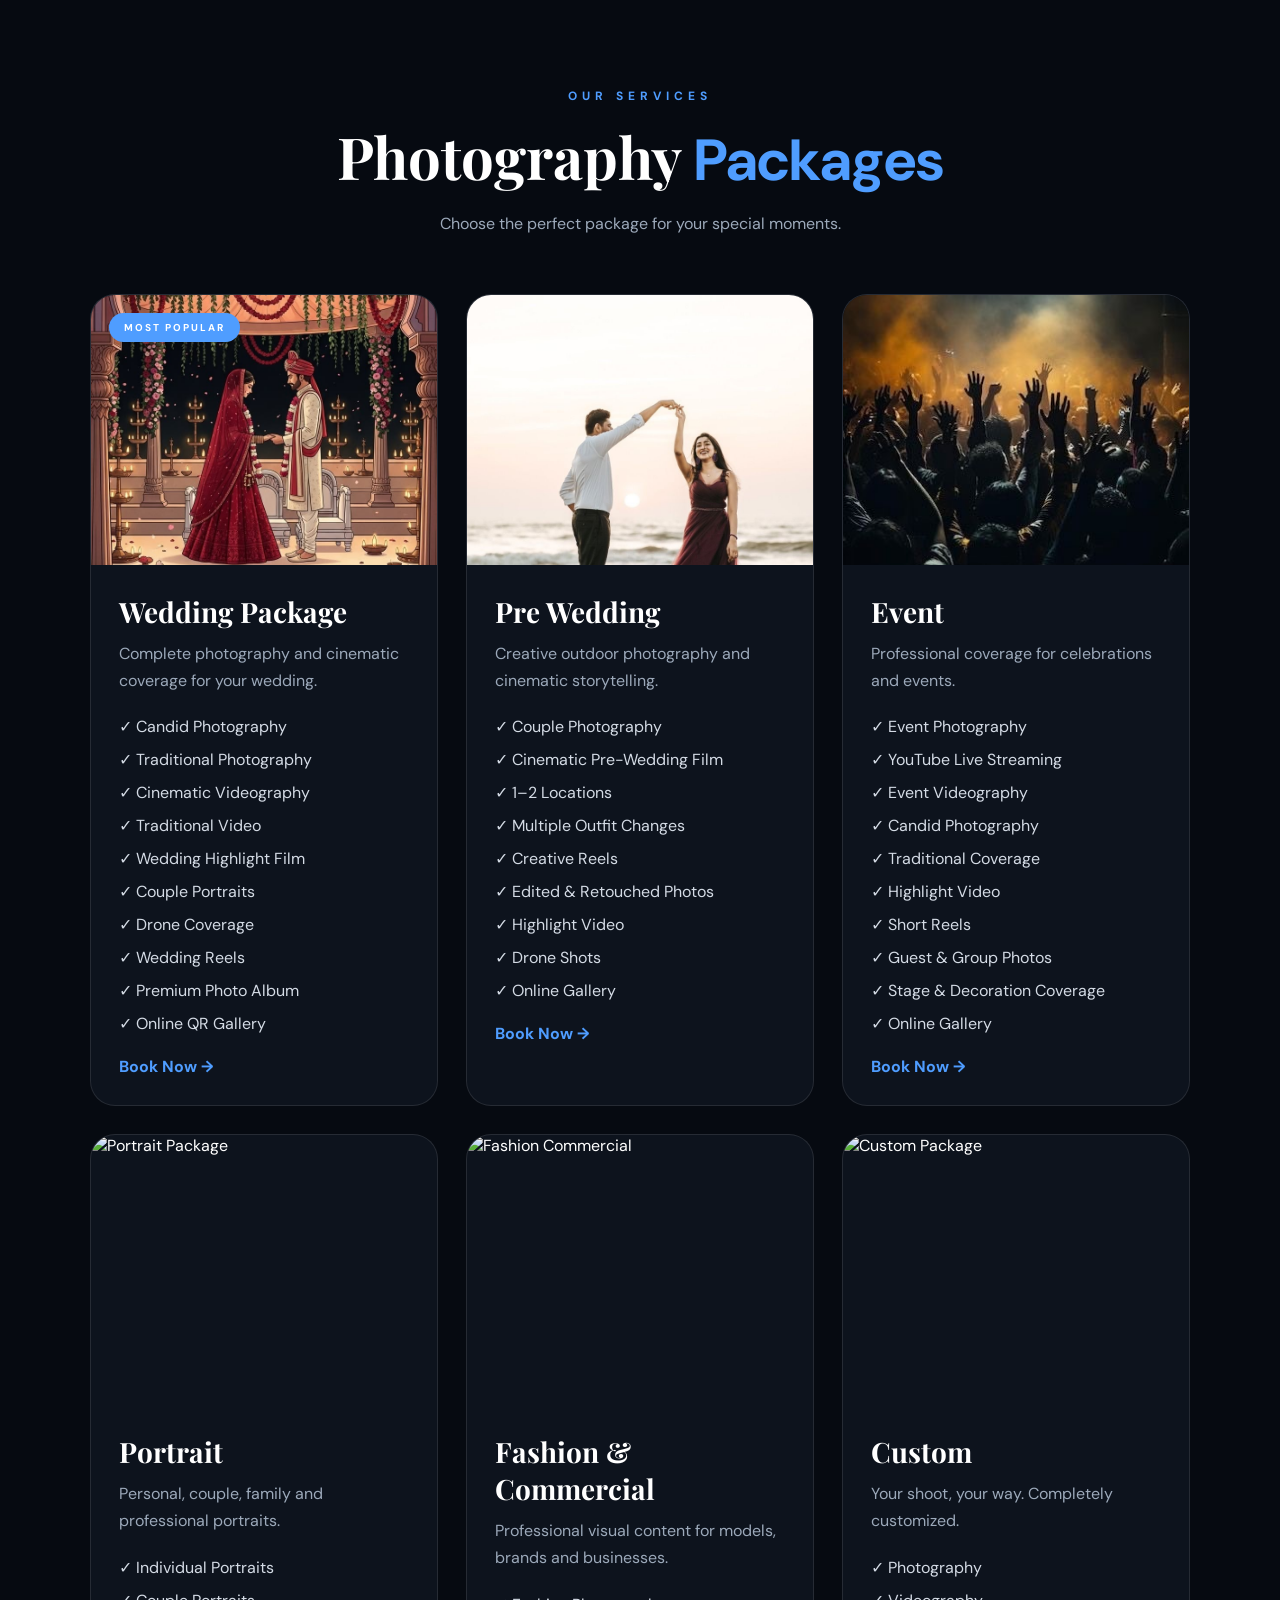
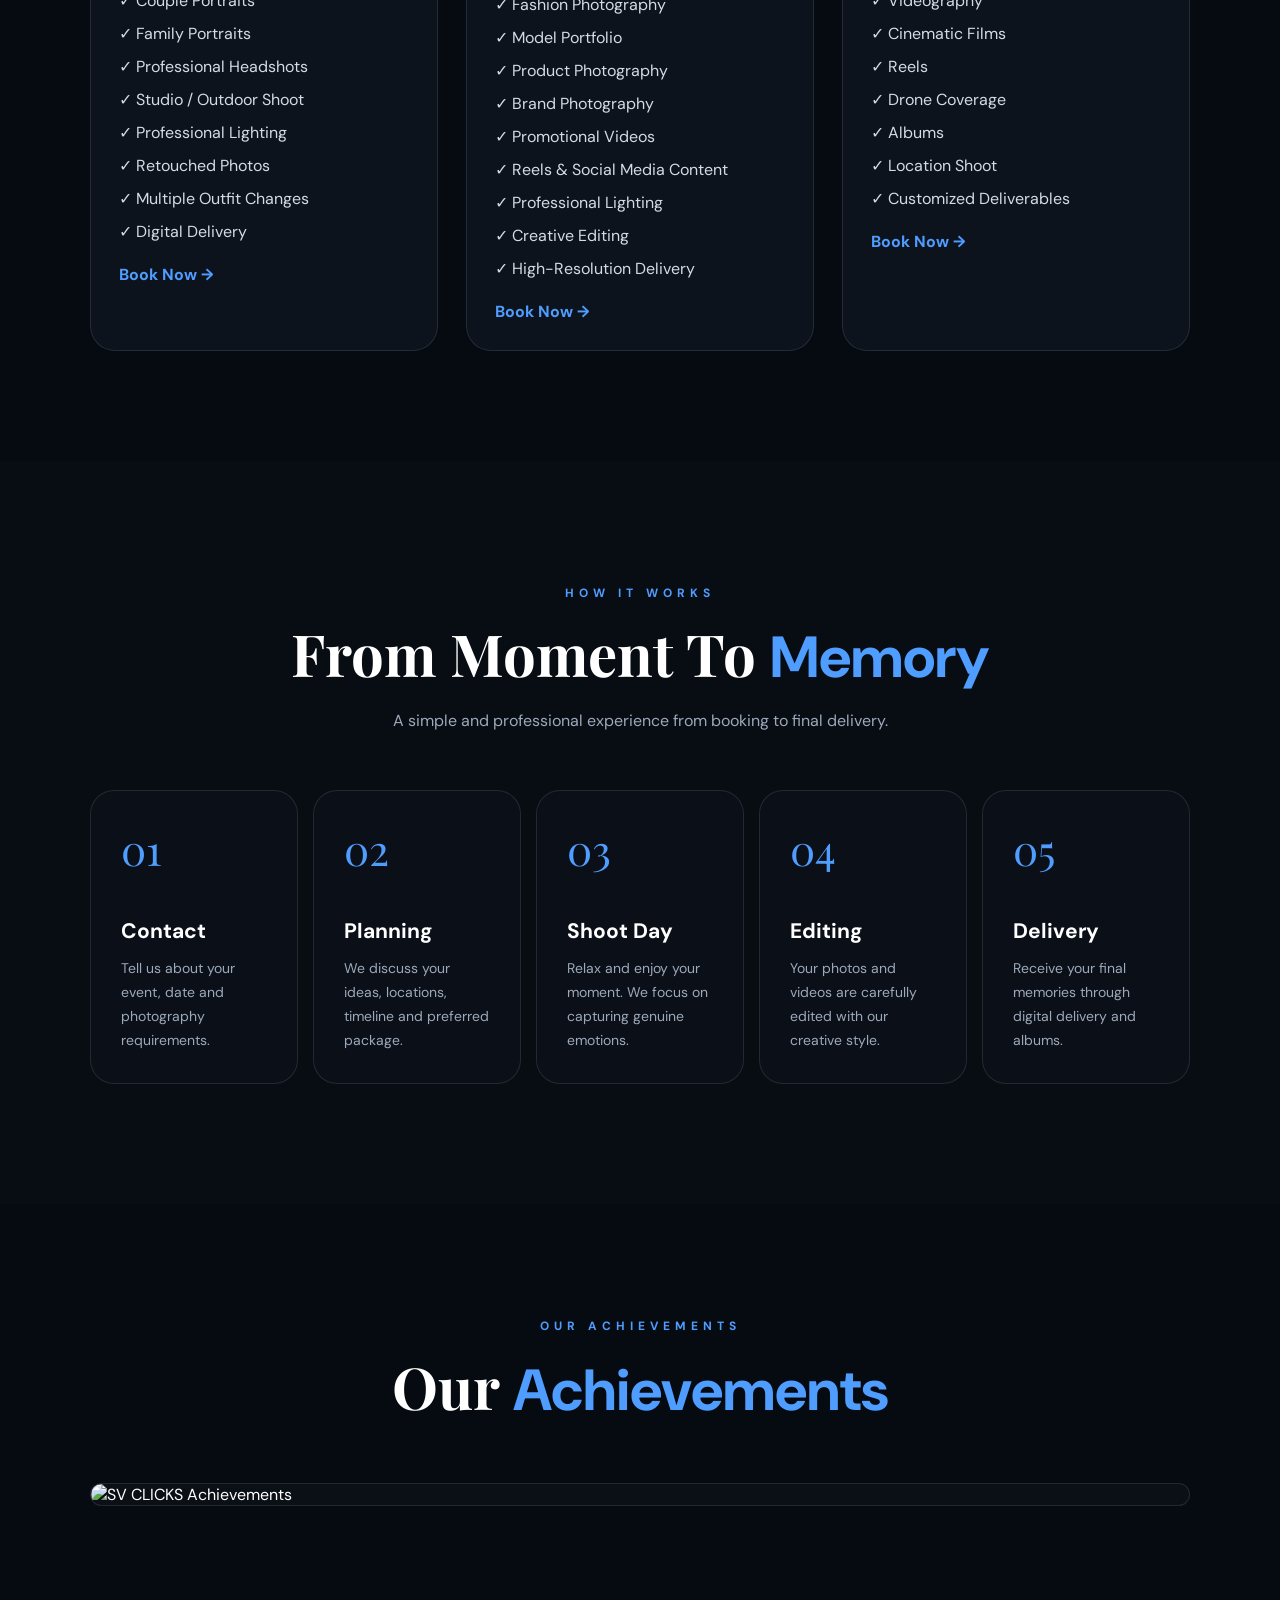
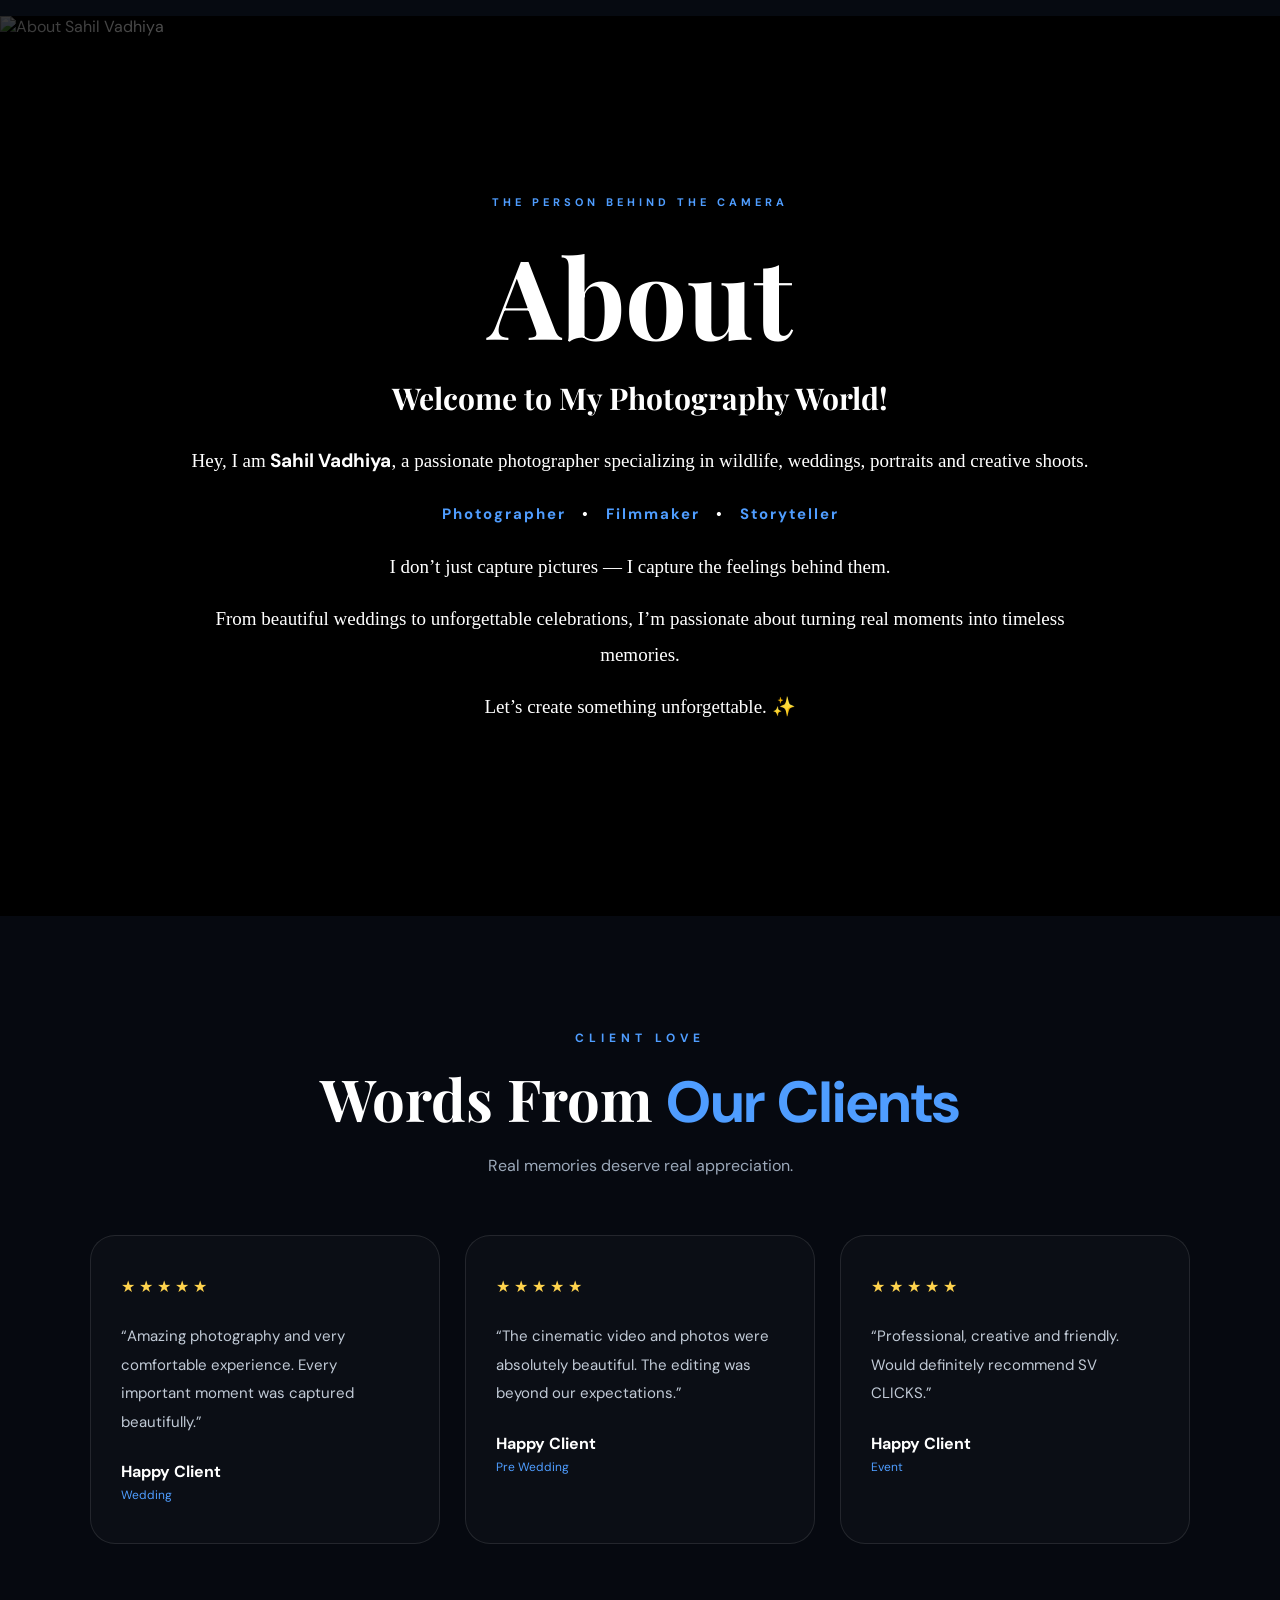
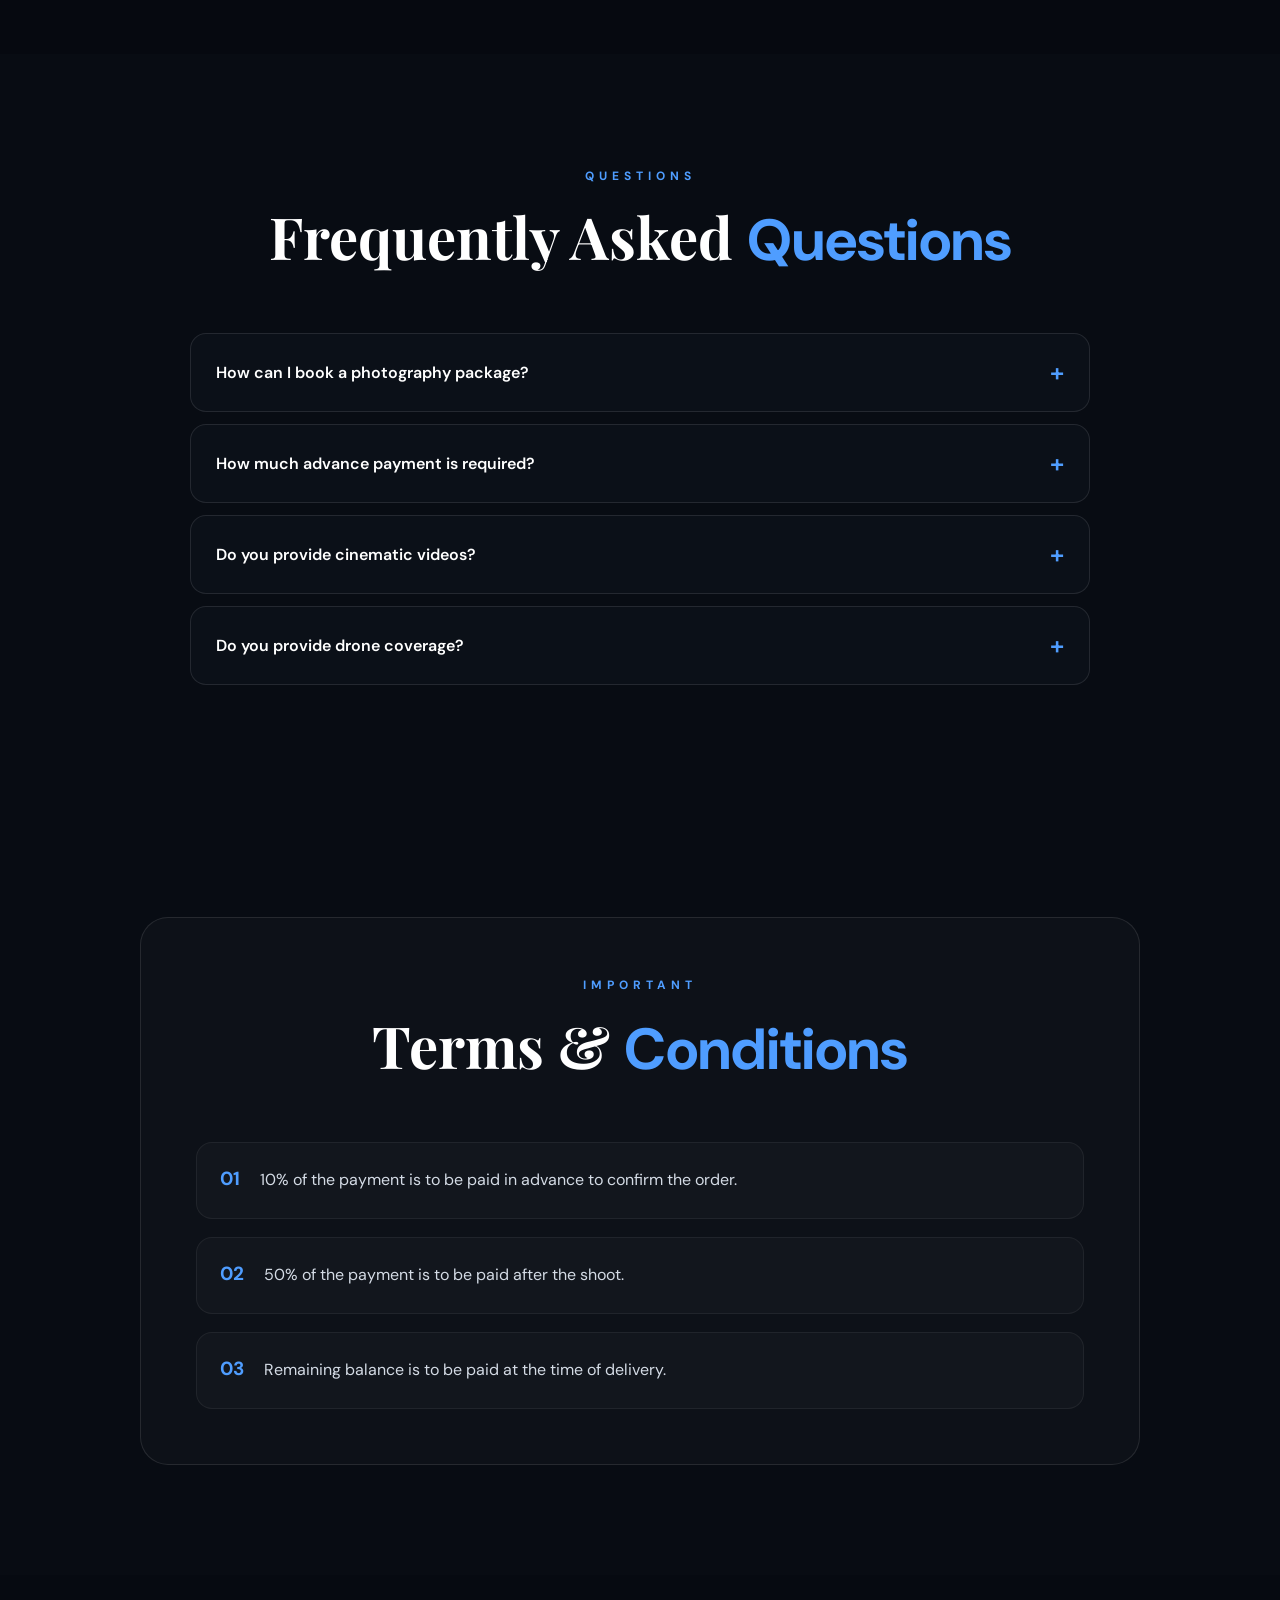
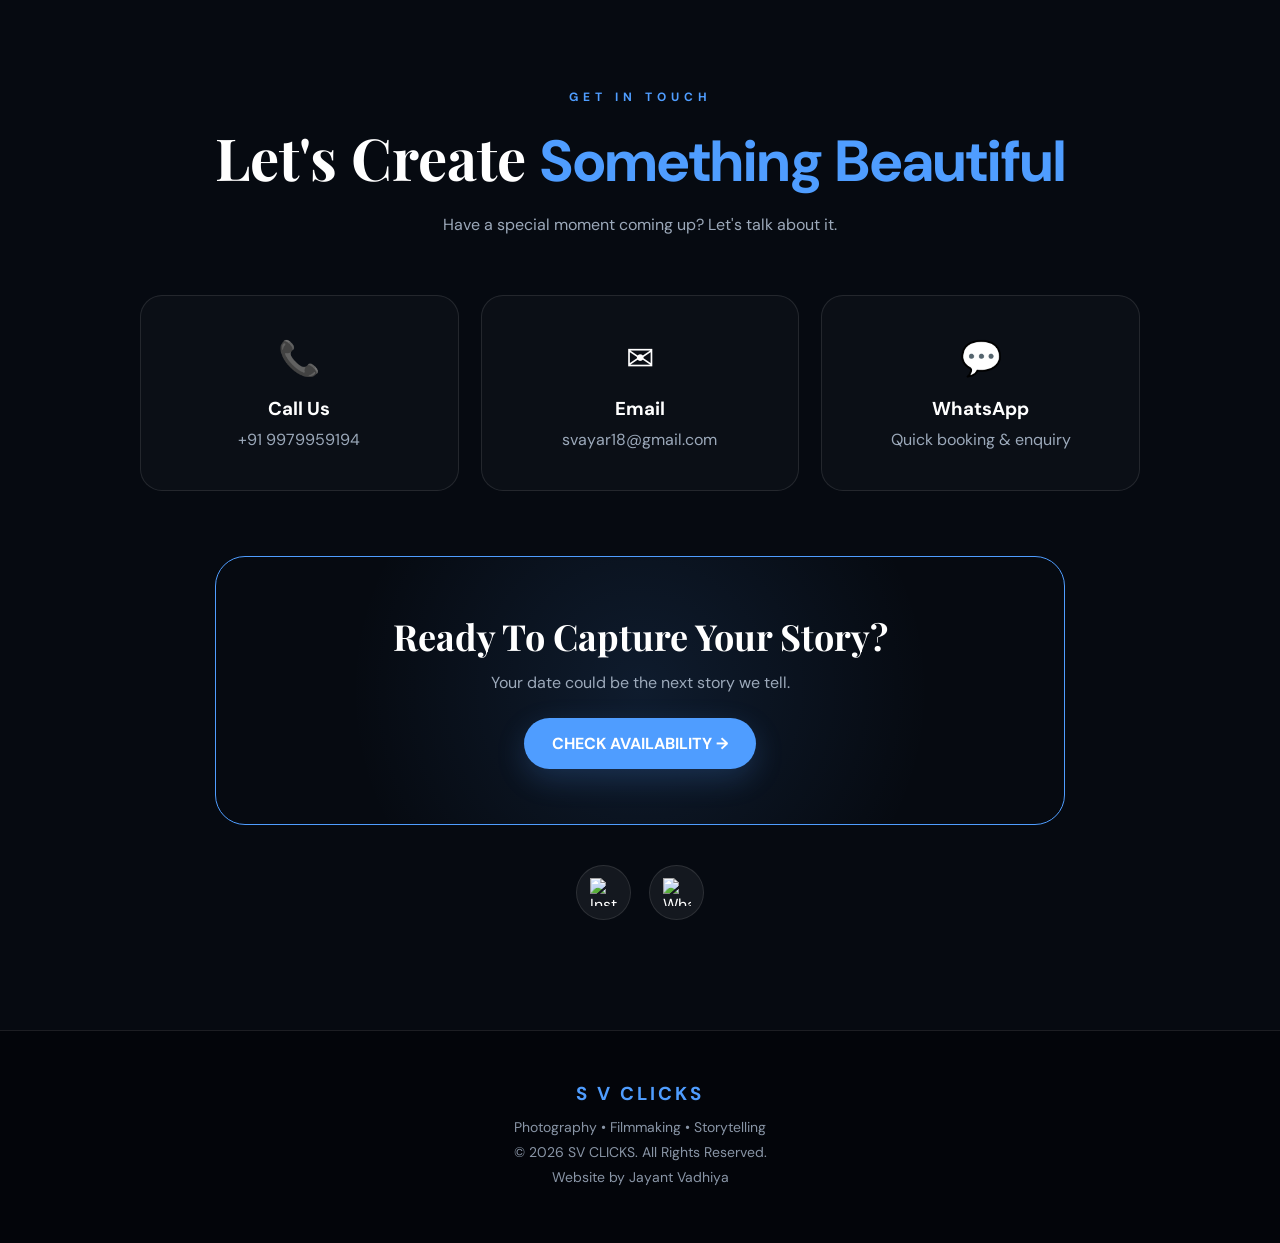
==== commit 71ad4cd1: "Update index.html" ====
--- a/index.html
+++ b/index.html
@@ -387,7 +387,7 @@
 
         <div class="experience-image">
 
-            <img src="s\04.jpeg"
+            <img src="s/04.jpg"
                  alt="The Journey">
 
         </div>
@@ -438,7 +438,7 @@
 
         <div class="experience-image">
 
-            <img src="s\08.jpeg"
+            <img src="s/08.jpg"
                  alt="The Creator">
 
         </div>
@@ -476,7 +476,7 @@
 
         <div class="experience-image">
 
-            <img src="s\03.jpeg"
+            <img src="s/03.jpg"
                  alt="The Story">
 
         </div>
@@ -600,7 +600,7 @@
 
             <div class="package-image">
 
-                <img src="s\p2.JPG"
+                <img src="s/p2.jpg"
                      alt="Wedding Package">
 
                 <span class="popular">
@@ -645,7 +645,7 @@
 
             <div class="package-image">
 
-                <img src="s\p3.JPG"
+                <img src="s/p3.jpg"
                      alt="Pre Wedding">
 
             </div>
@@ -685,7 +685,7 @@
 
             <div class="package-image">
 
-                <img src="s\p1.JPG"
+                <img src="s/p1.jpg"
                      alt="Event Package">
 
             </div>
@@ -726,7 +726,7 @@
 
             <div class="package-image">
 
-                <img src="s\IMG_7280.JPG.jpeg"
+                <img src="s/IMG7280.jpg"
                      alt="Portrait Package">
 
             </div>
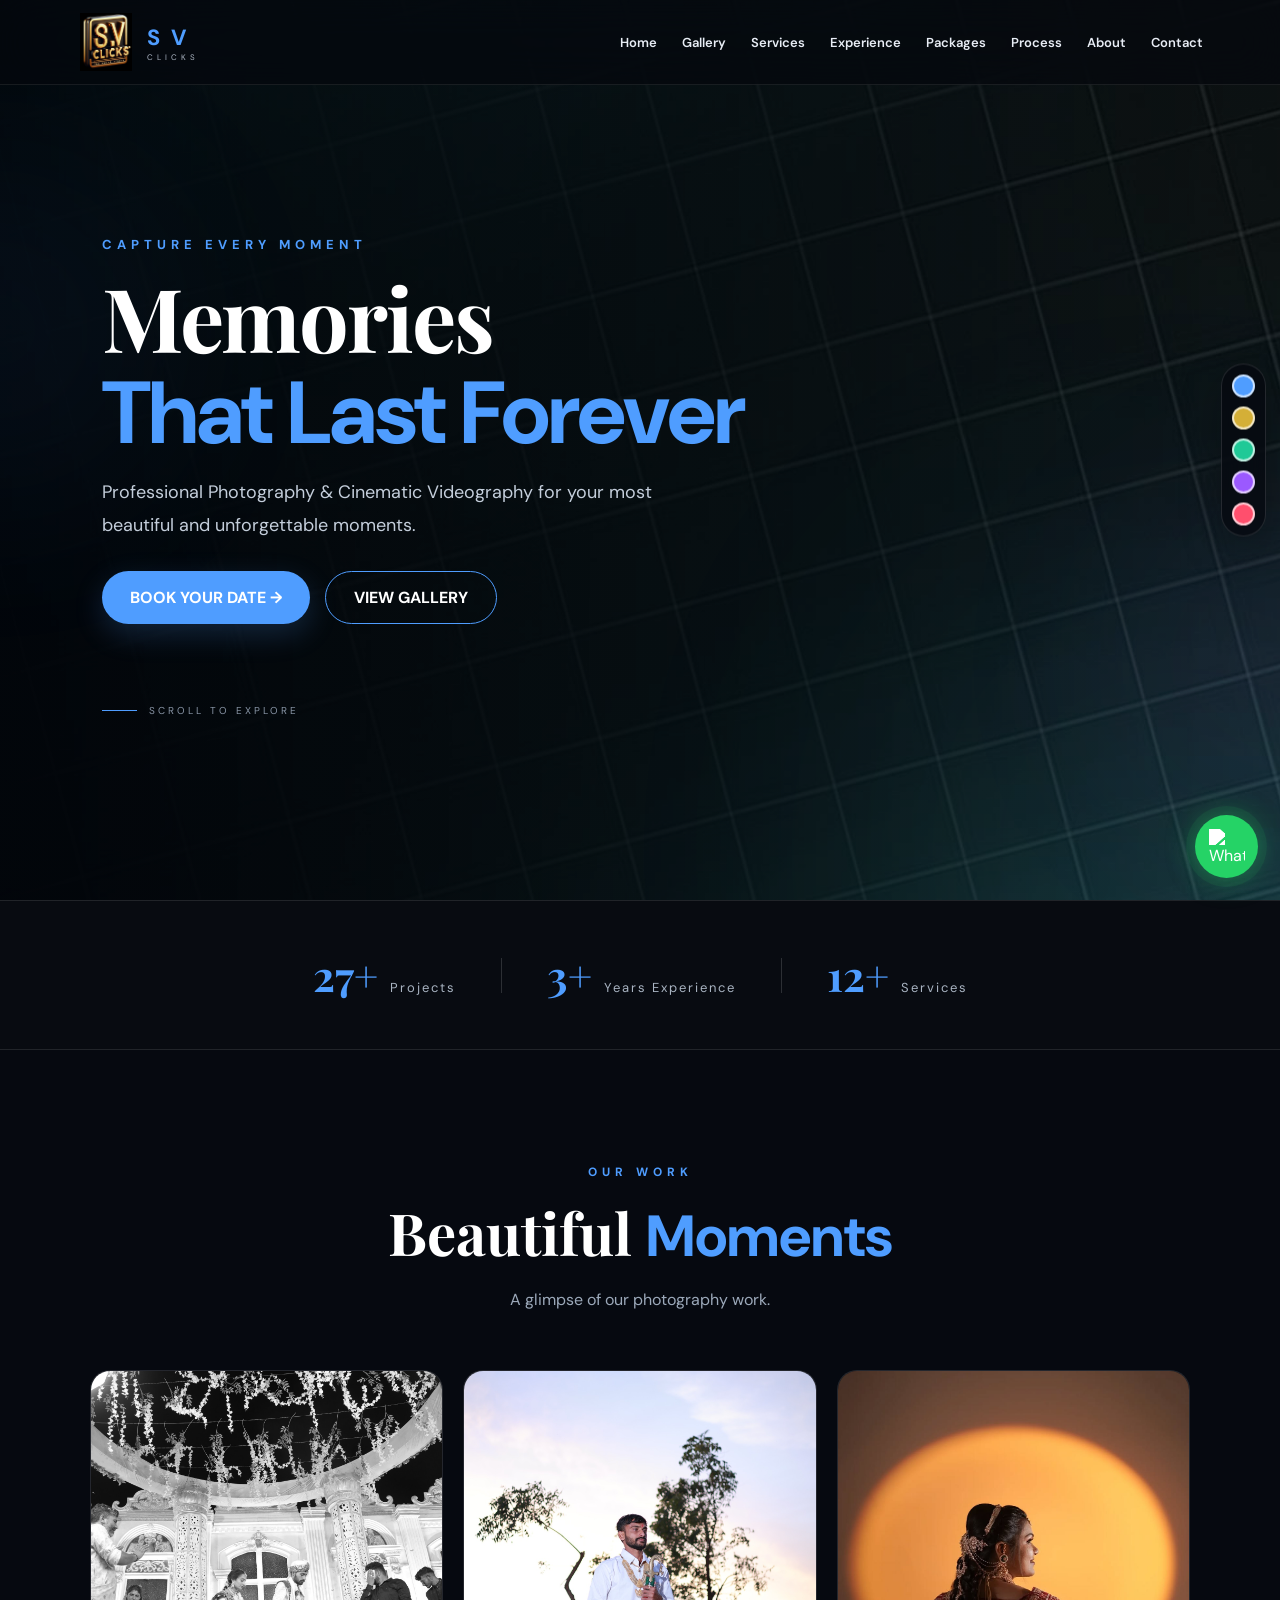
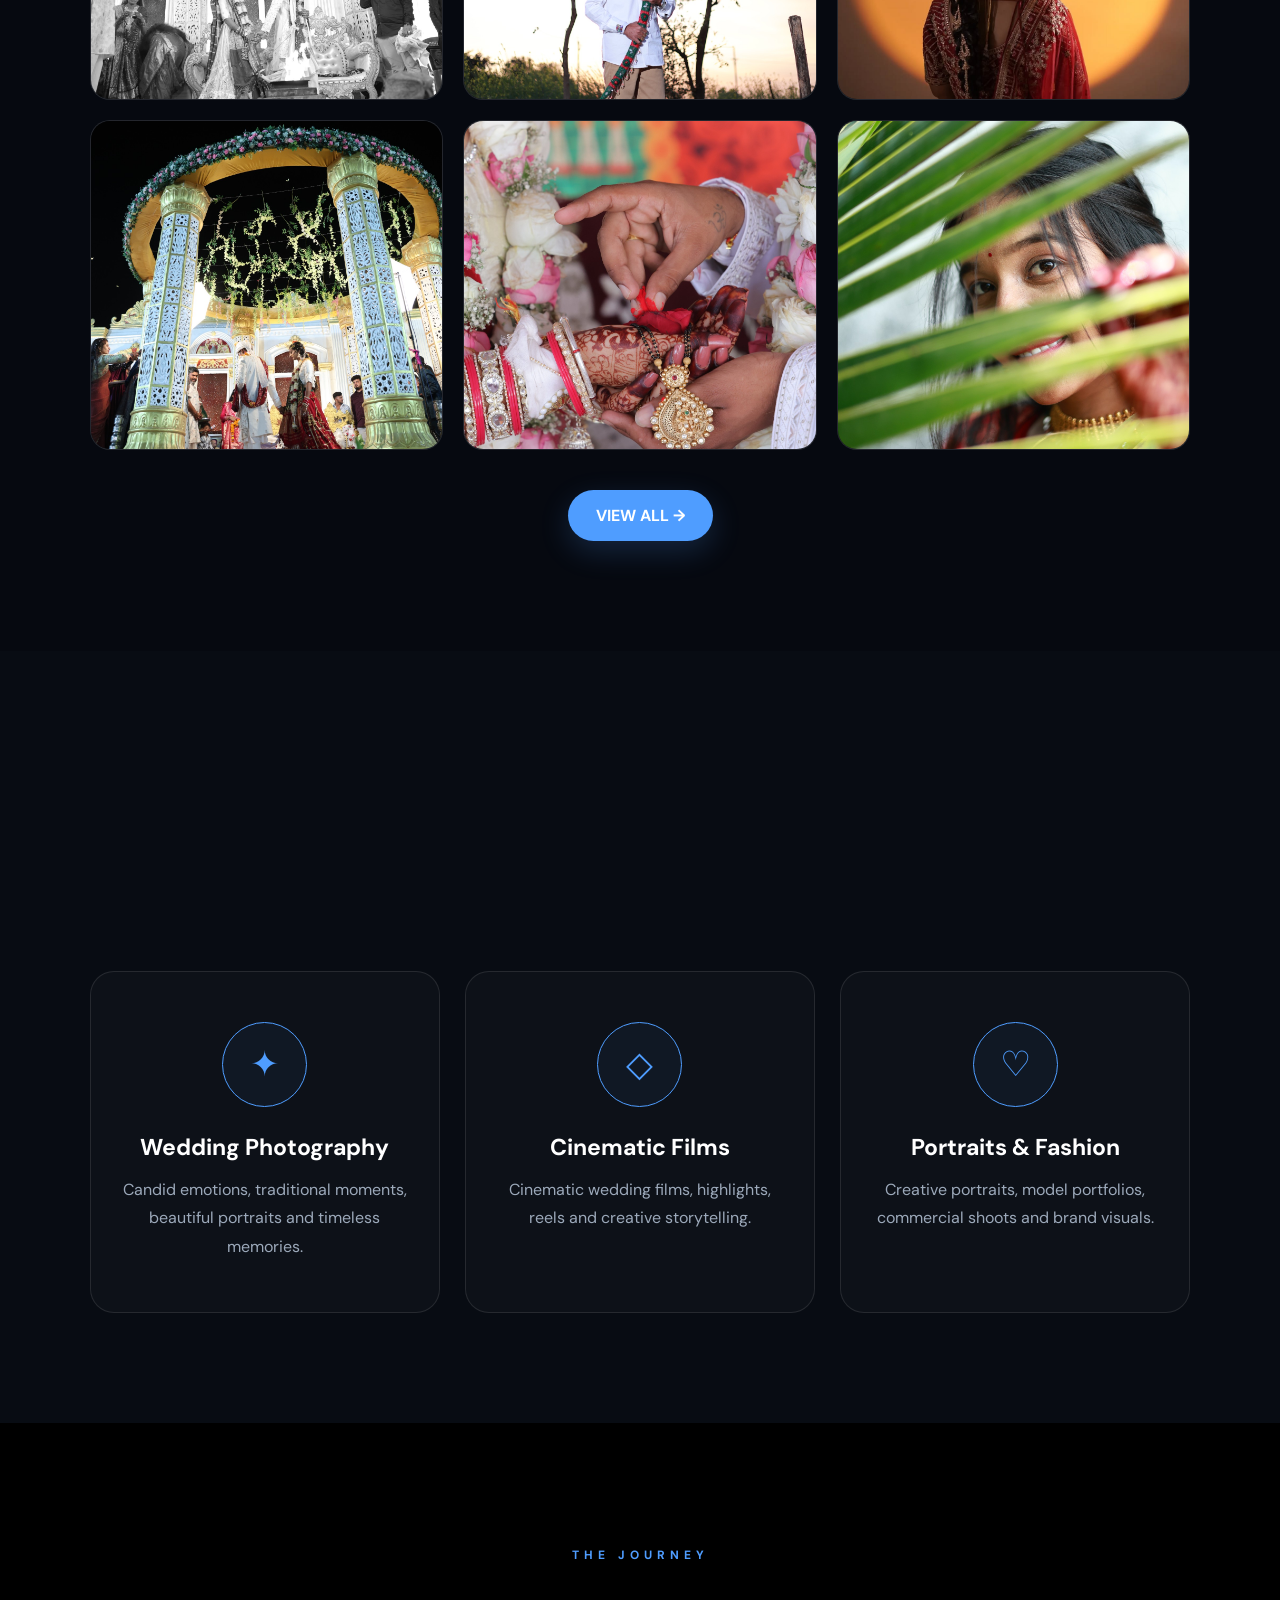
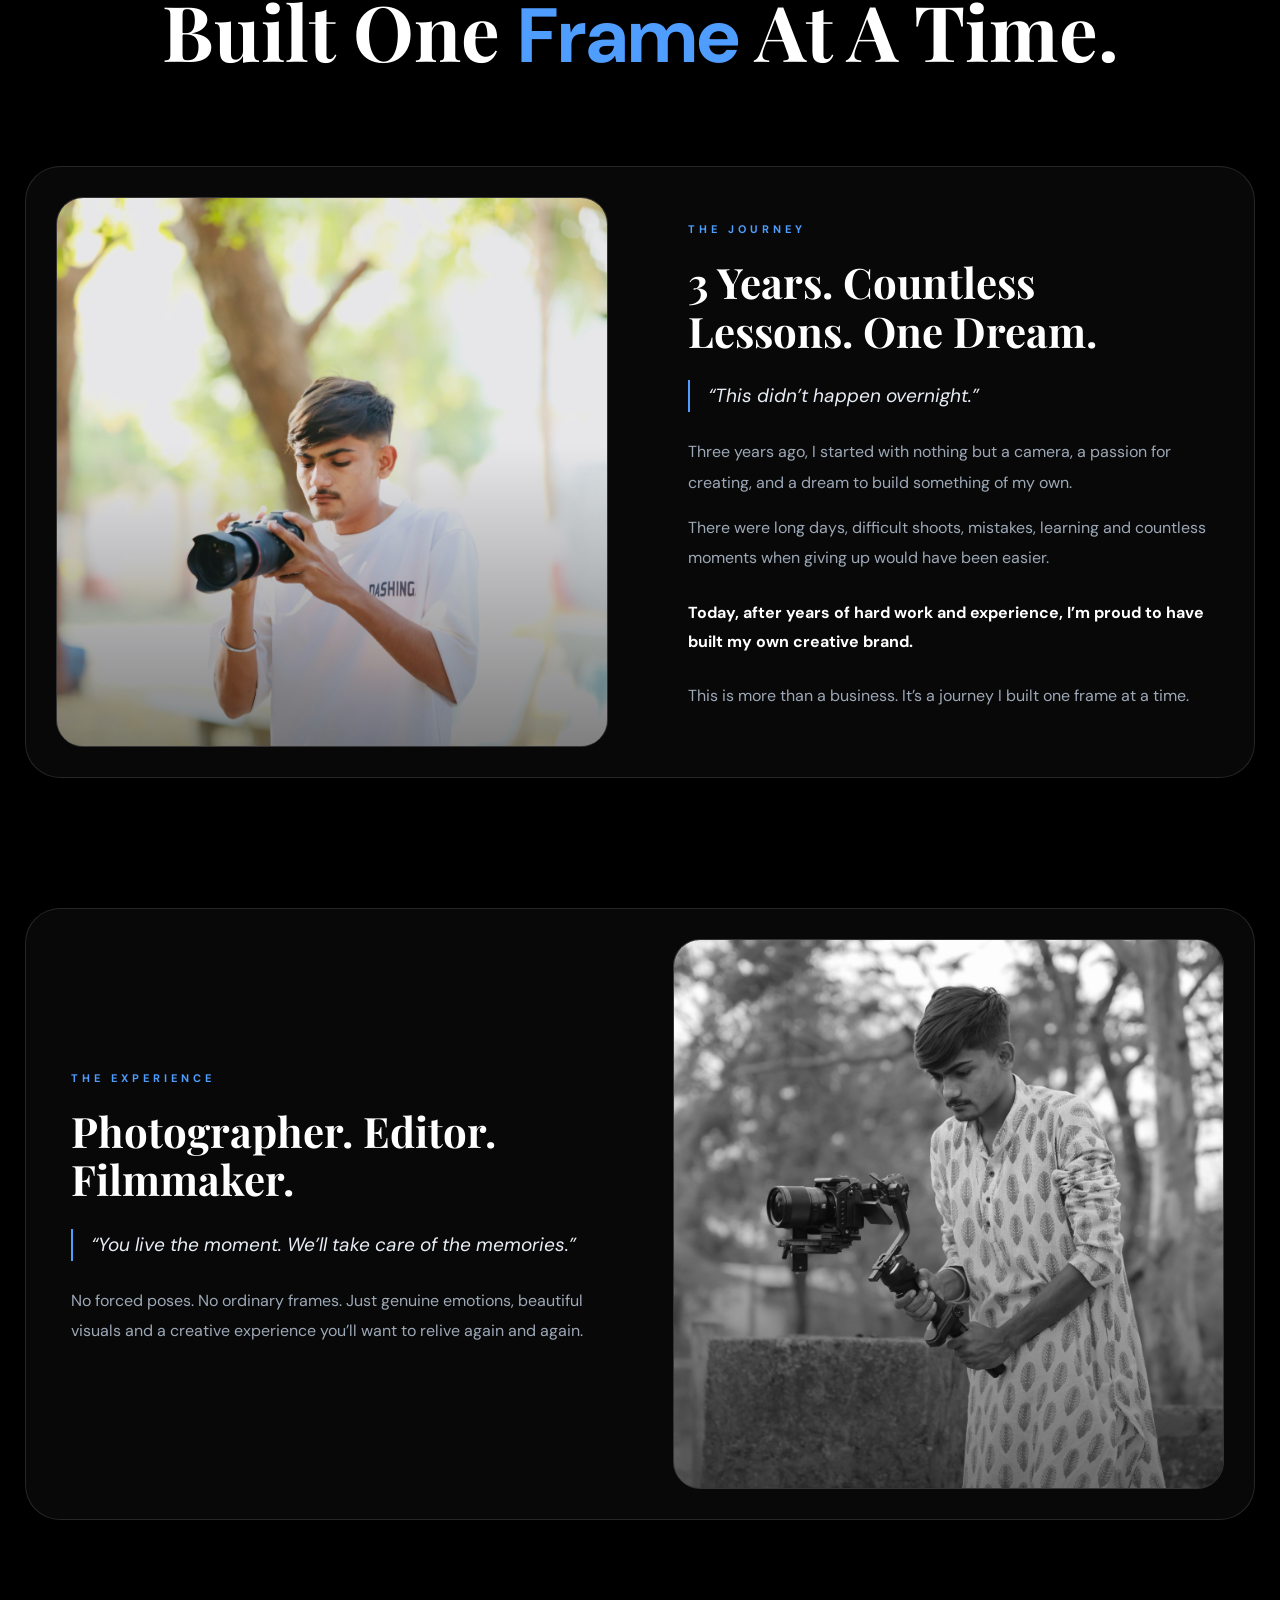
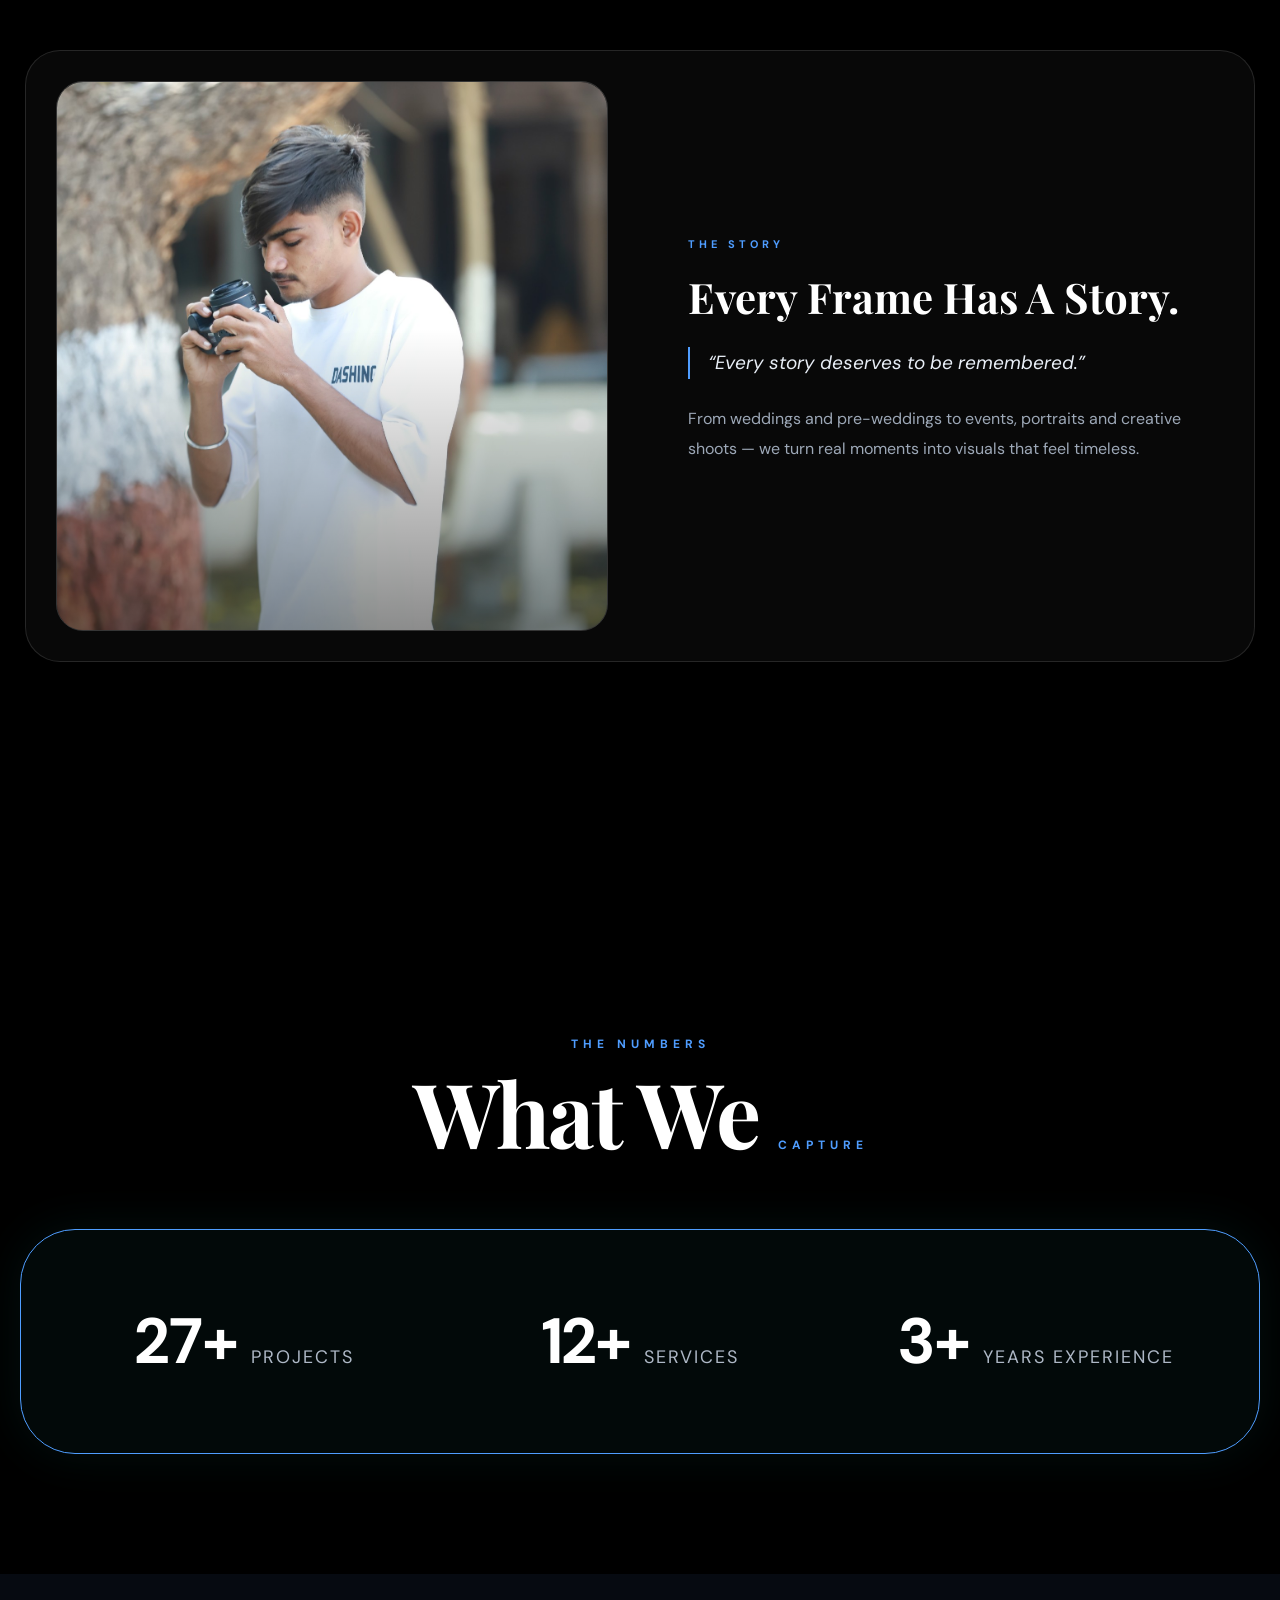
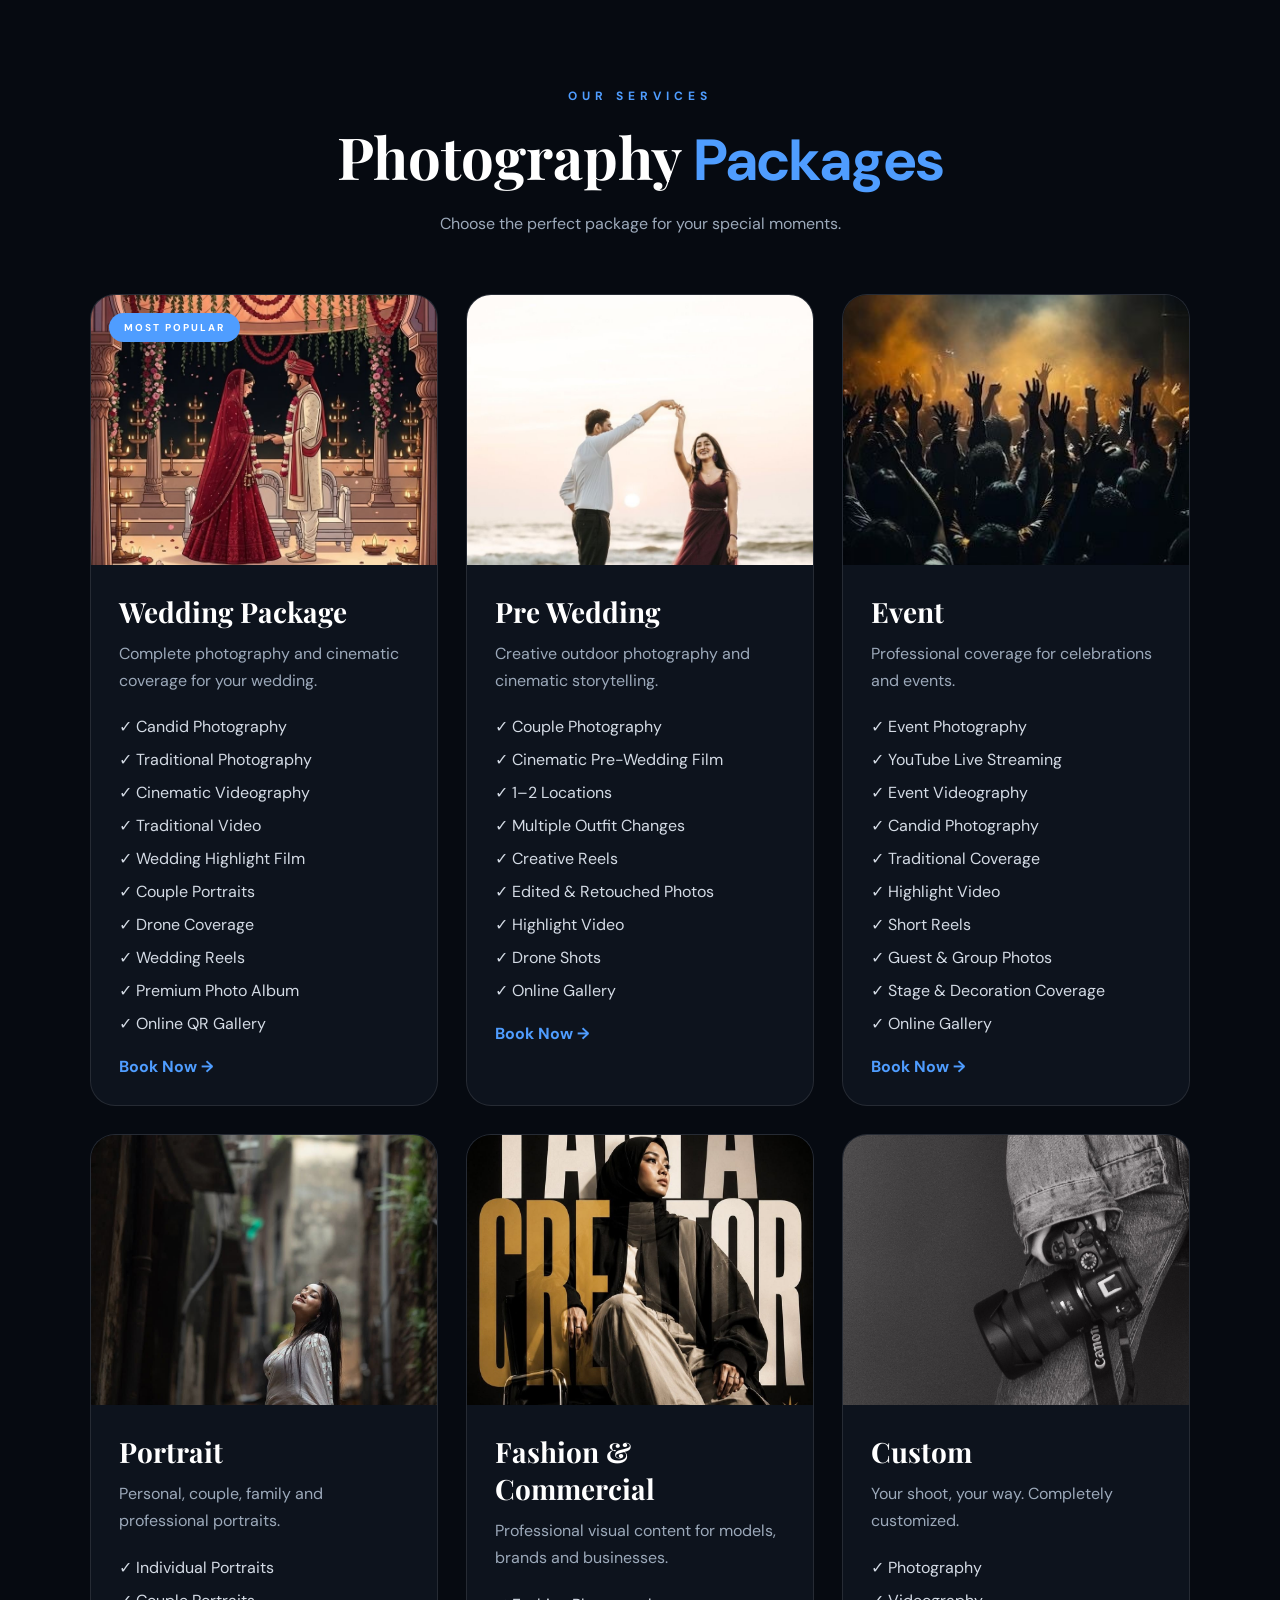
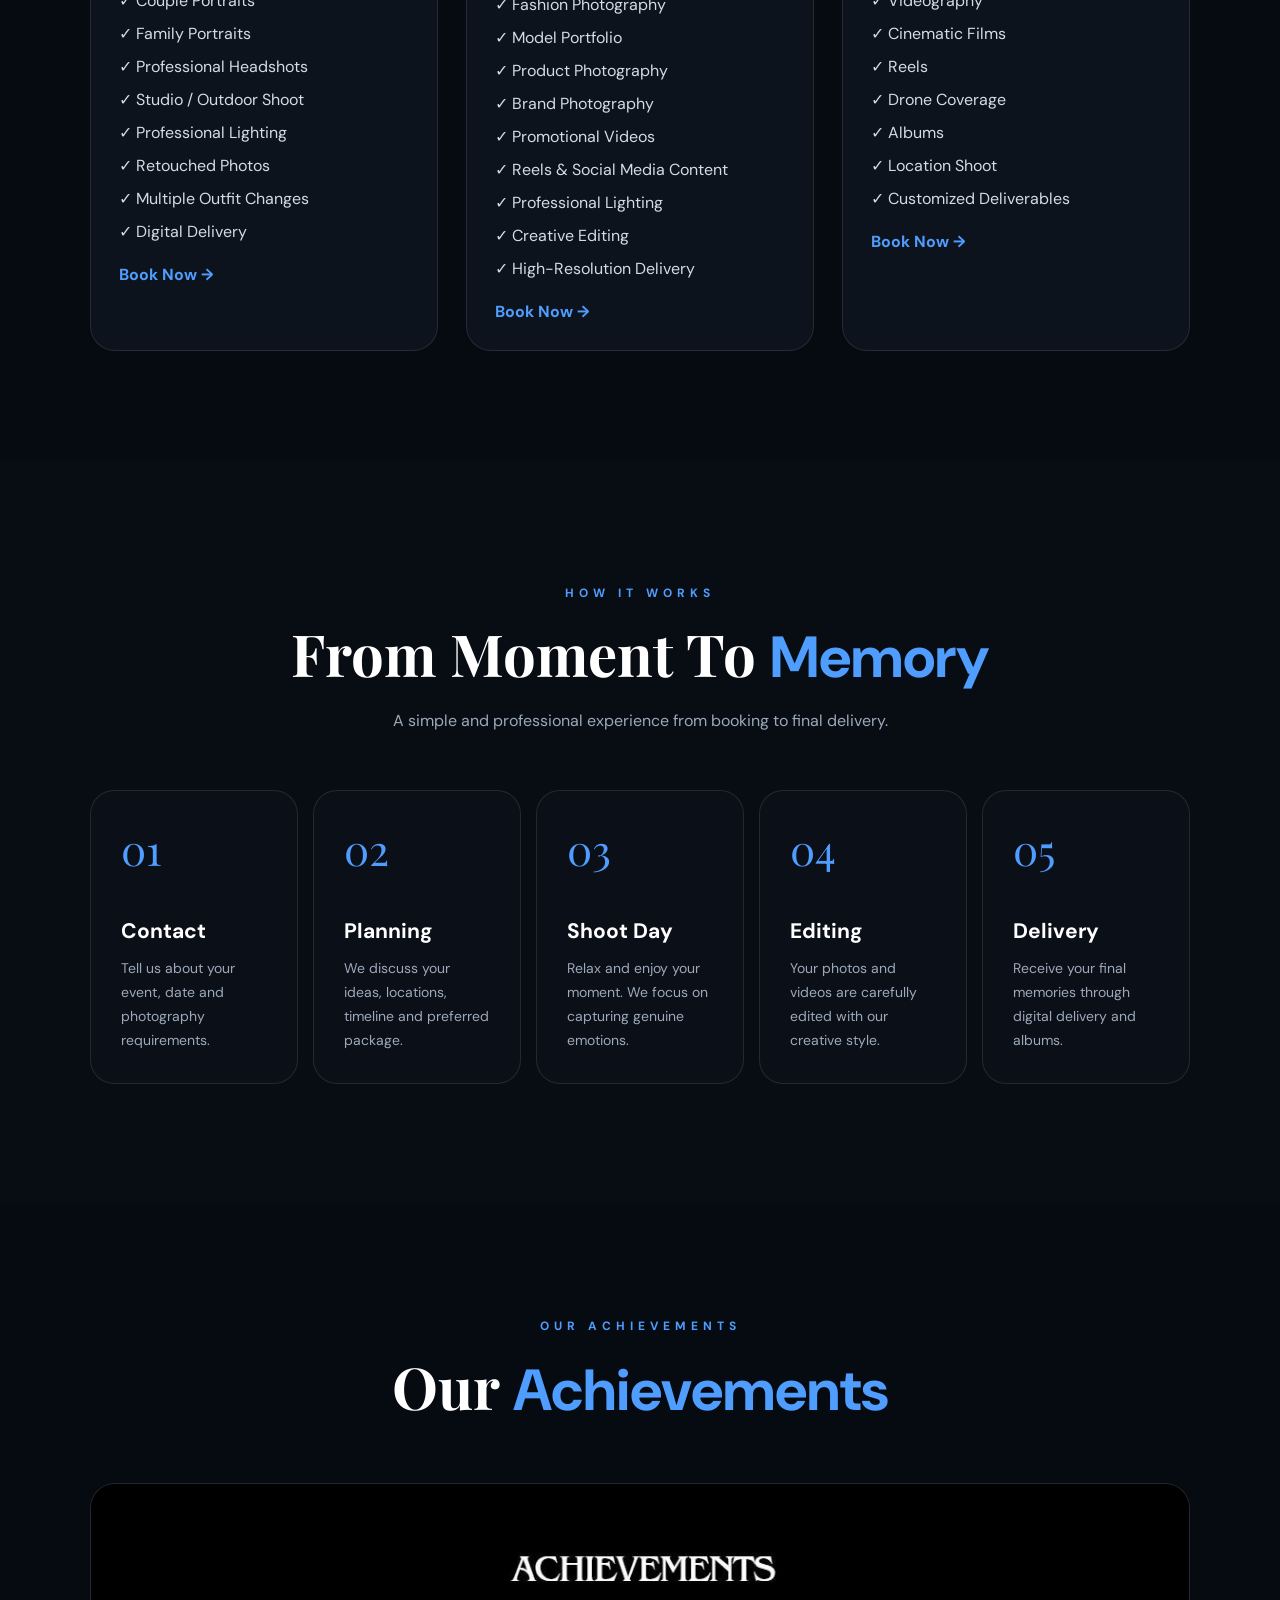
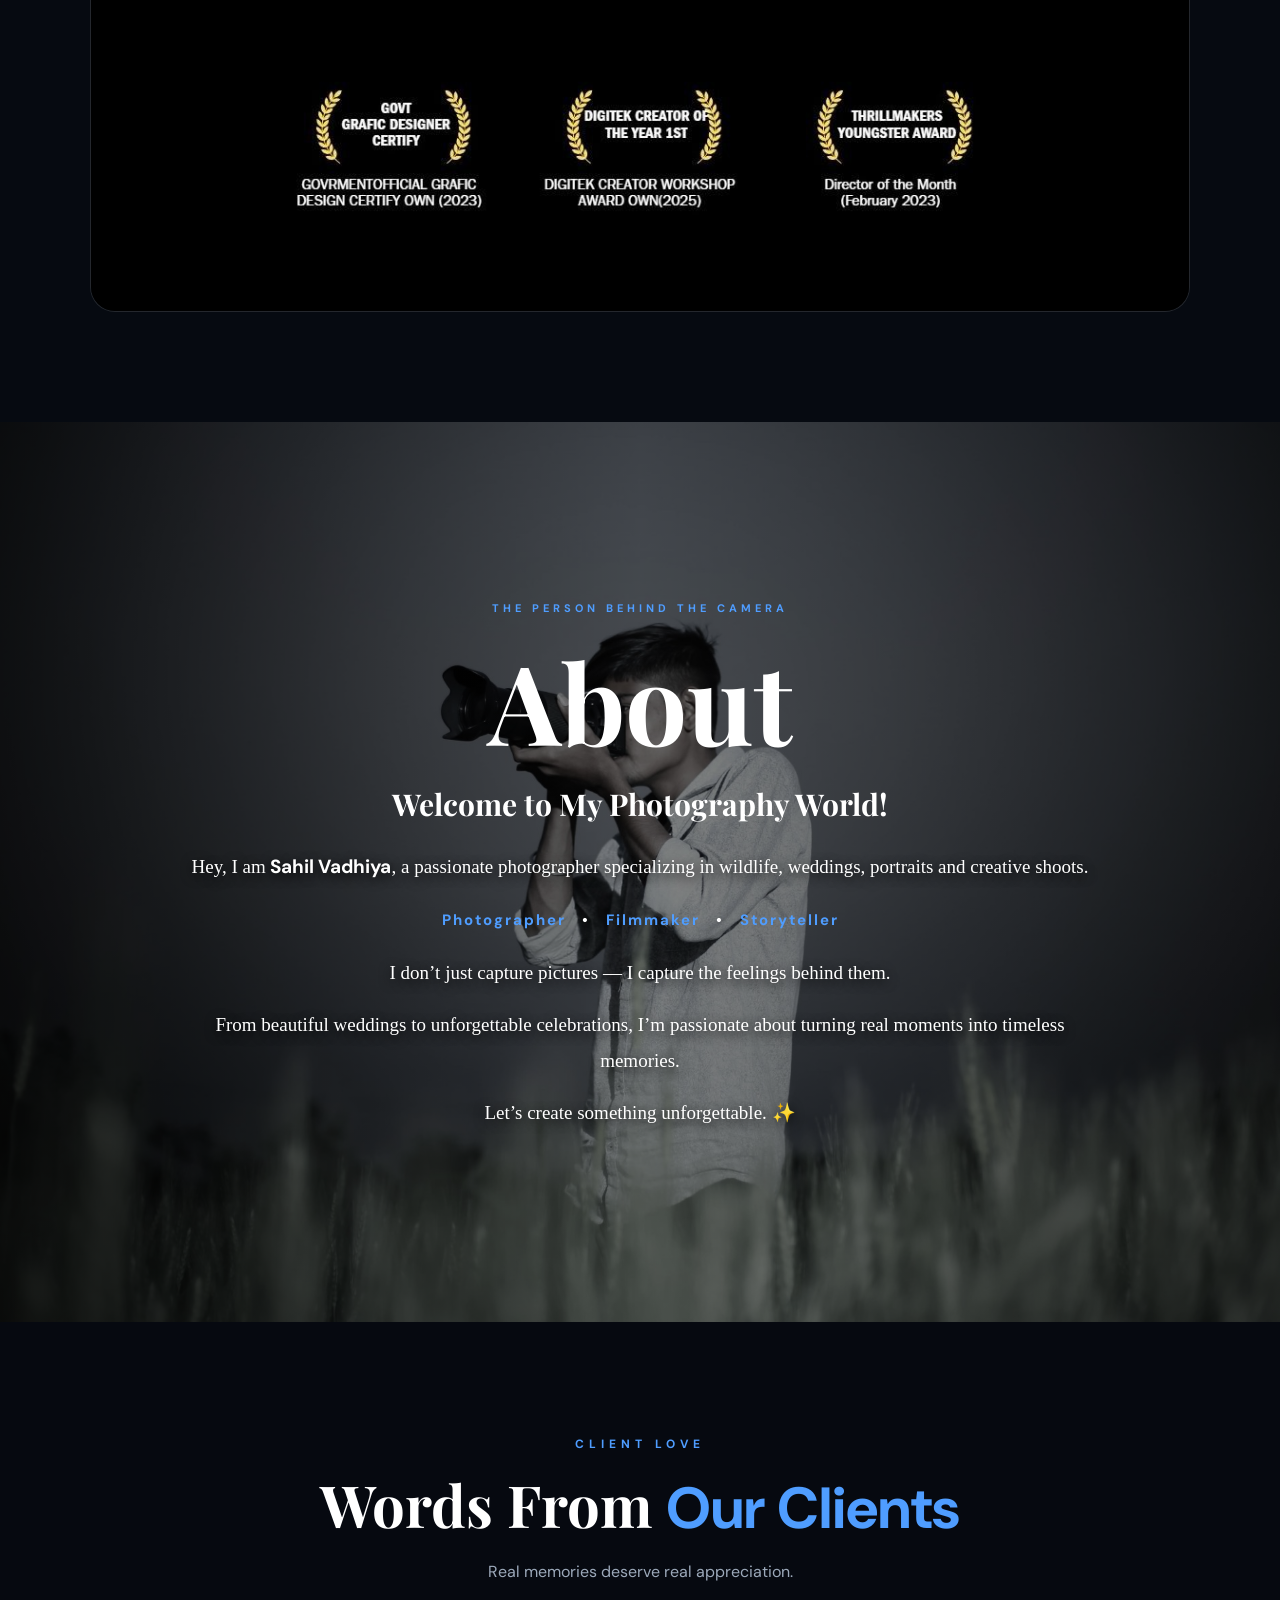
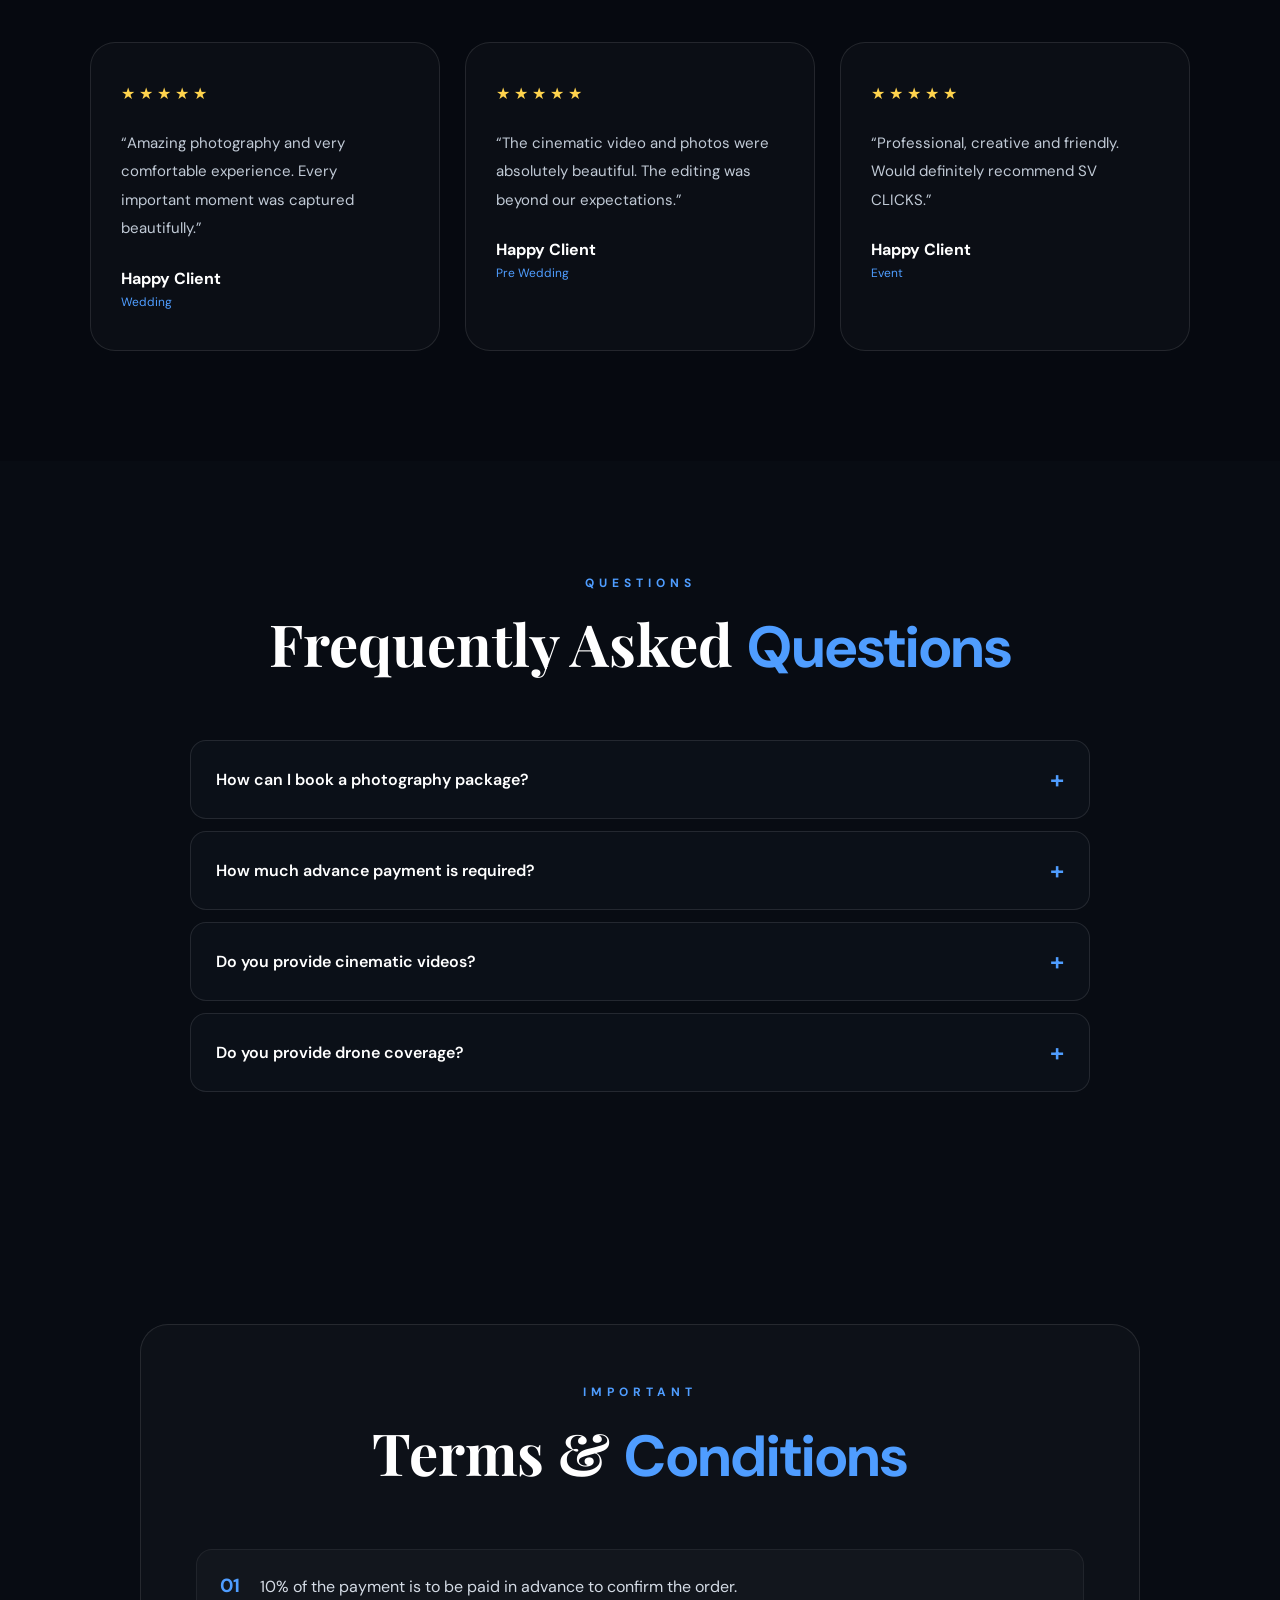
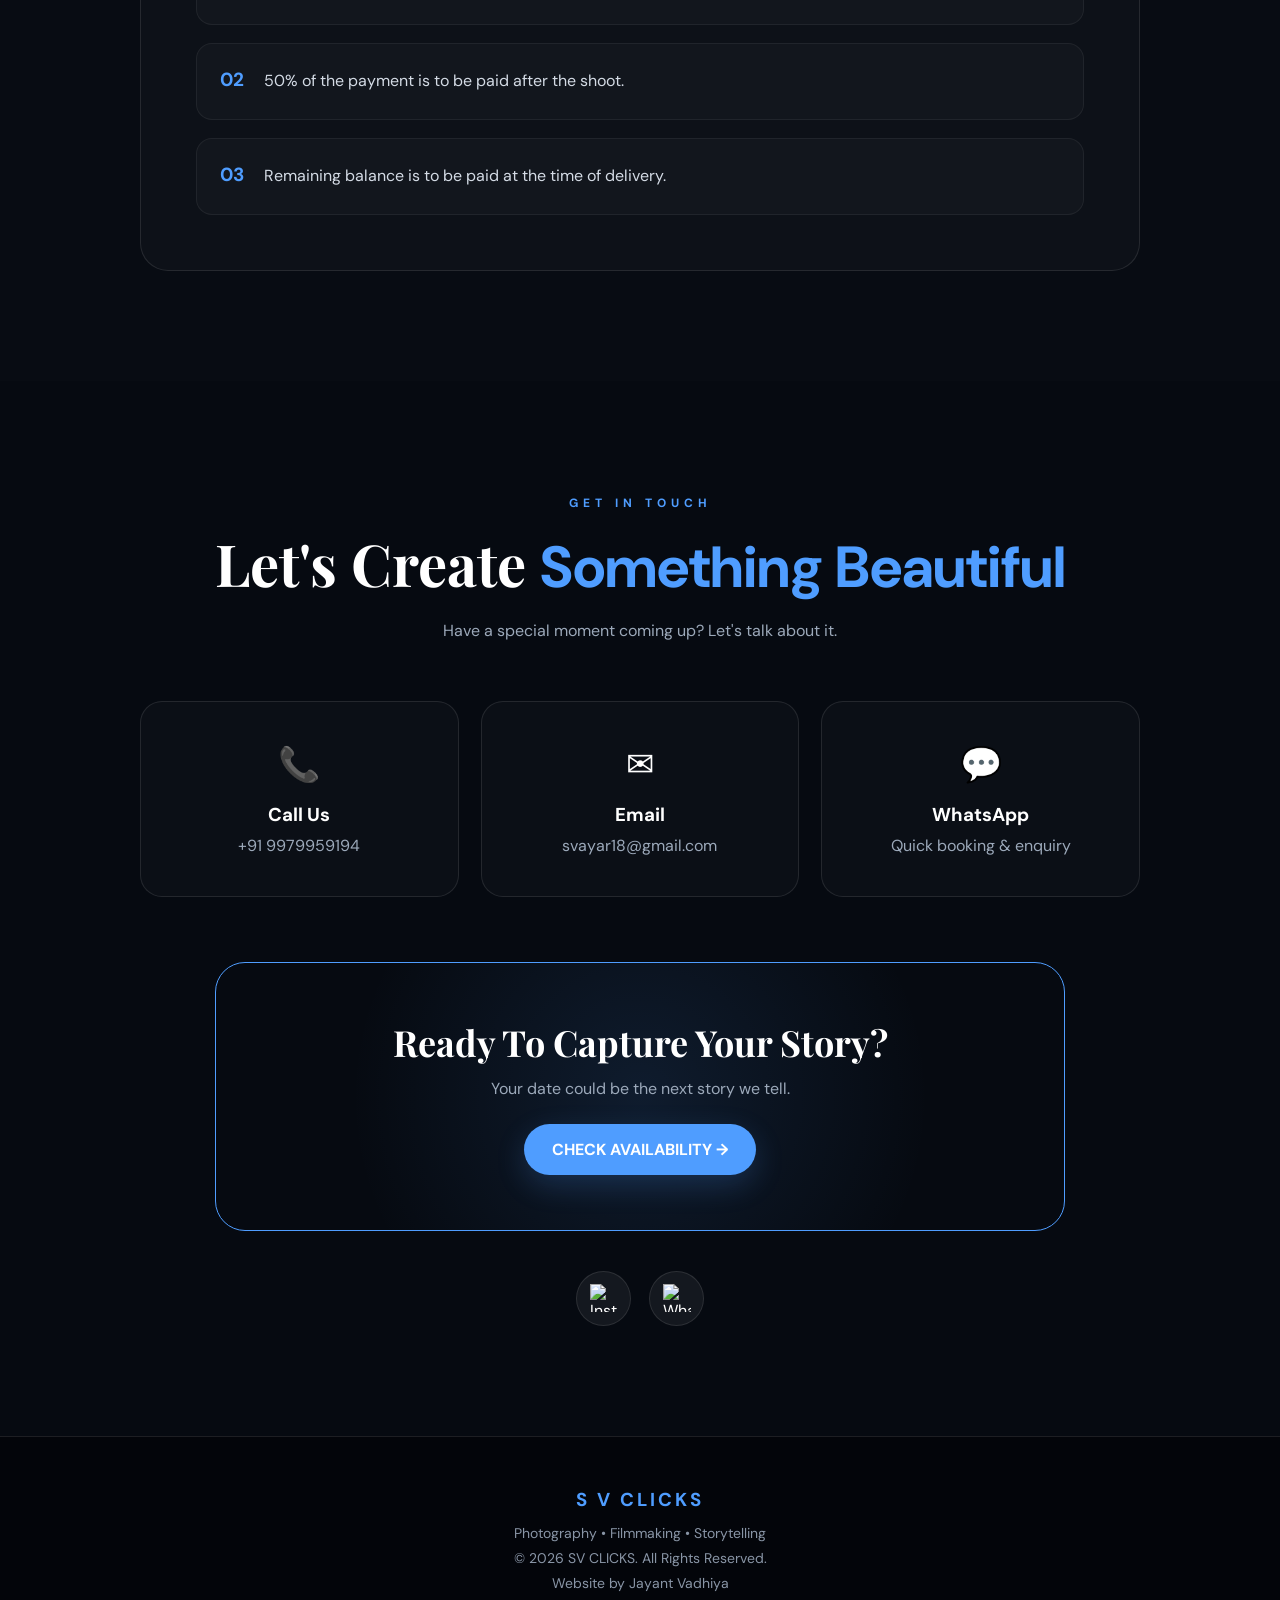
==== commit 1e5bd440: "Update index.html" ====
--- a/index.html
+++ b/index.html
@@ -726,7 +726,7 @@
 
             <div class="package-image">
 
-                <img src="s/IMG7280.jpg"
+                <img src="s/IMG_7280.JPG.jpg"
                      alt="Portrait Package">
 
             </div>
@@ -766,7 +766,7 @@
 
             <div class="package-image">
 
-                <img src="s\IMG_7281.JPG.jpeg"
+                <img src="s/IMG_7281.JPG.jpg"
                      alt="Fashion Commercial">
 
             </div>
@@ -806,7 +806,7 @@
 
             <div class="package-image">
 
-                <img src="s\IMG_7283.JPG.jpeg"
+                <img src="s/IMG_7283.JPG.jpg"
                      alt="Custom Package">
 
             </div>
@@ -963,7 +963,7 @@
 
     <div class="achievement-card reveal-scale">
 
-        <img src= "s\ach.jpeg"
+        <img src= "s/ach.jpg"
              alt="SV CLICKS Achievements">
 
     </div>
@@ -979,7 +979,7 @@
 
     <div class="about-photo">
 
-        <img src="s\f1.jpeg"
+        <img src="s/f1.jpg"
              alt="About Sahil Vadhiya">
 
     </div>
